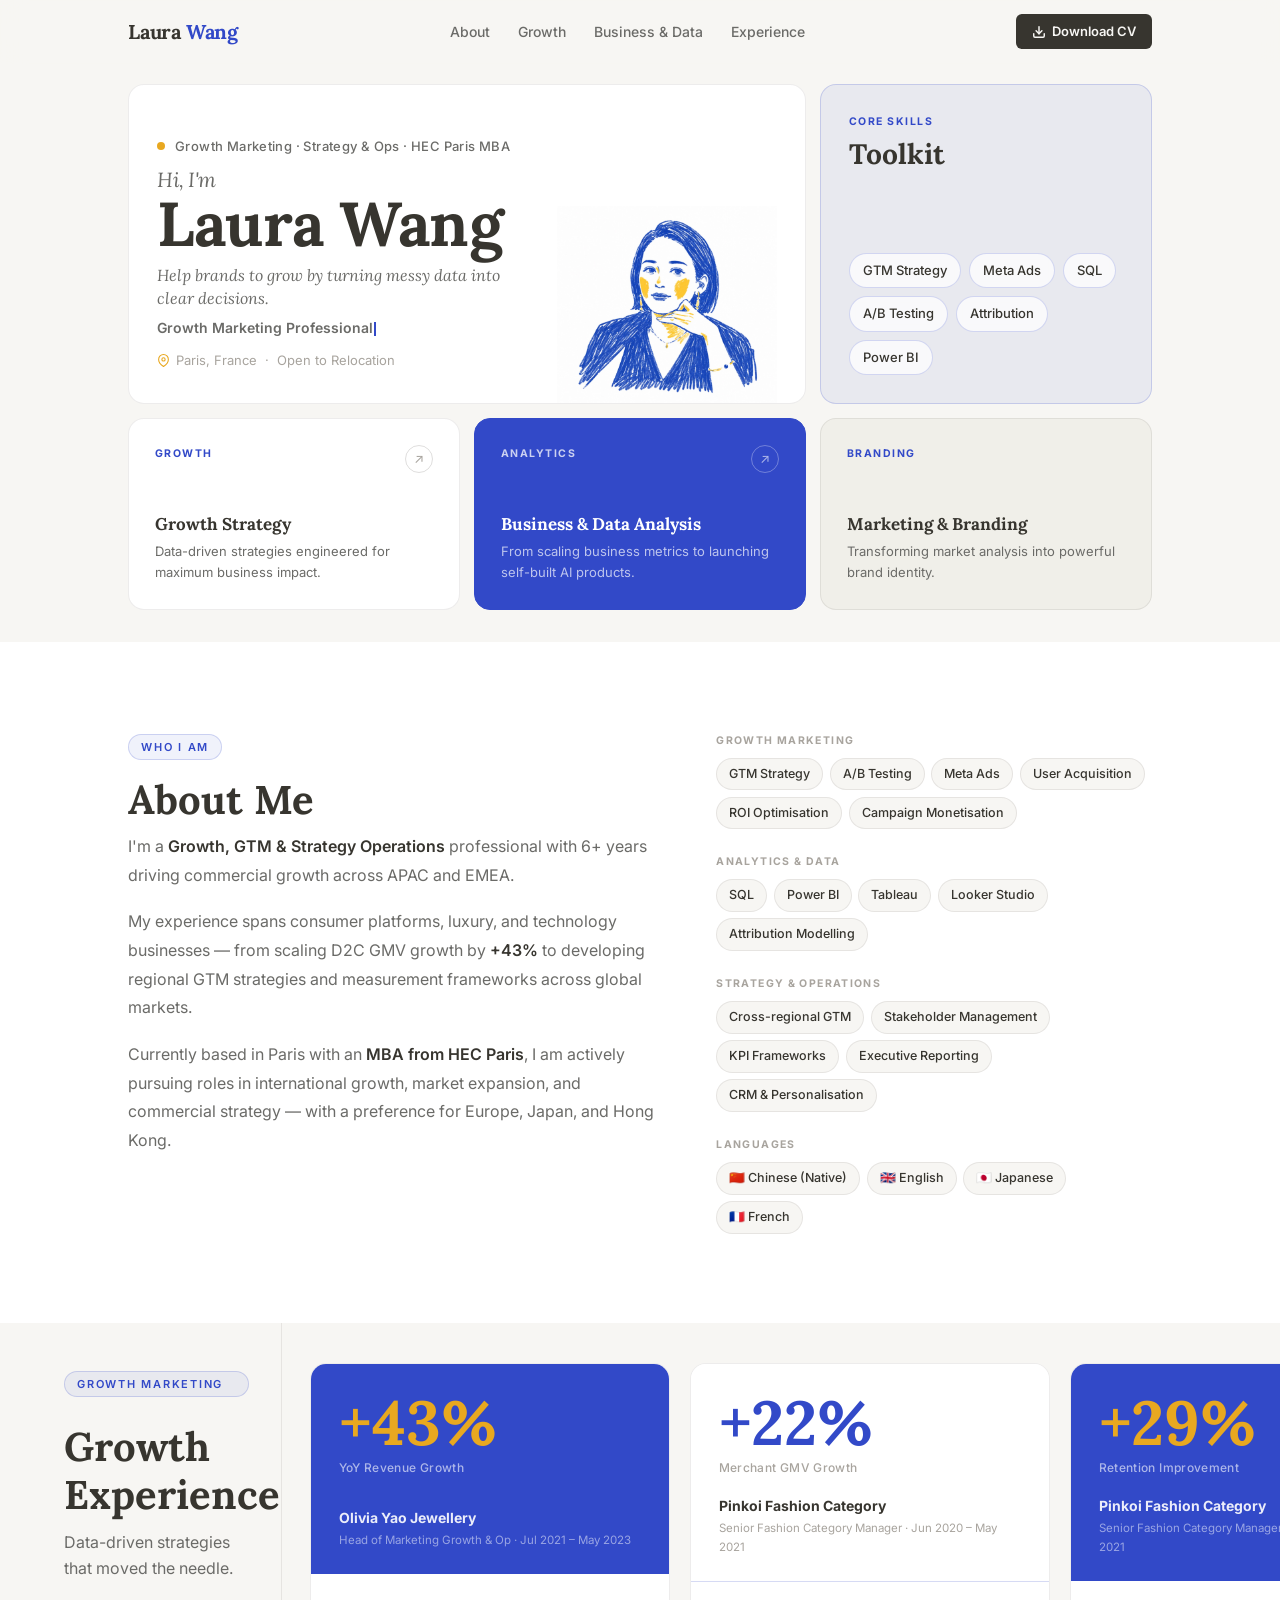
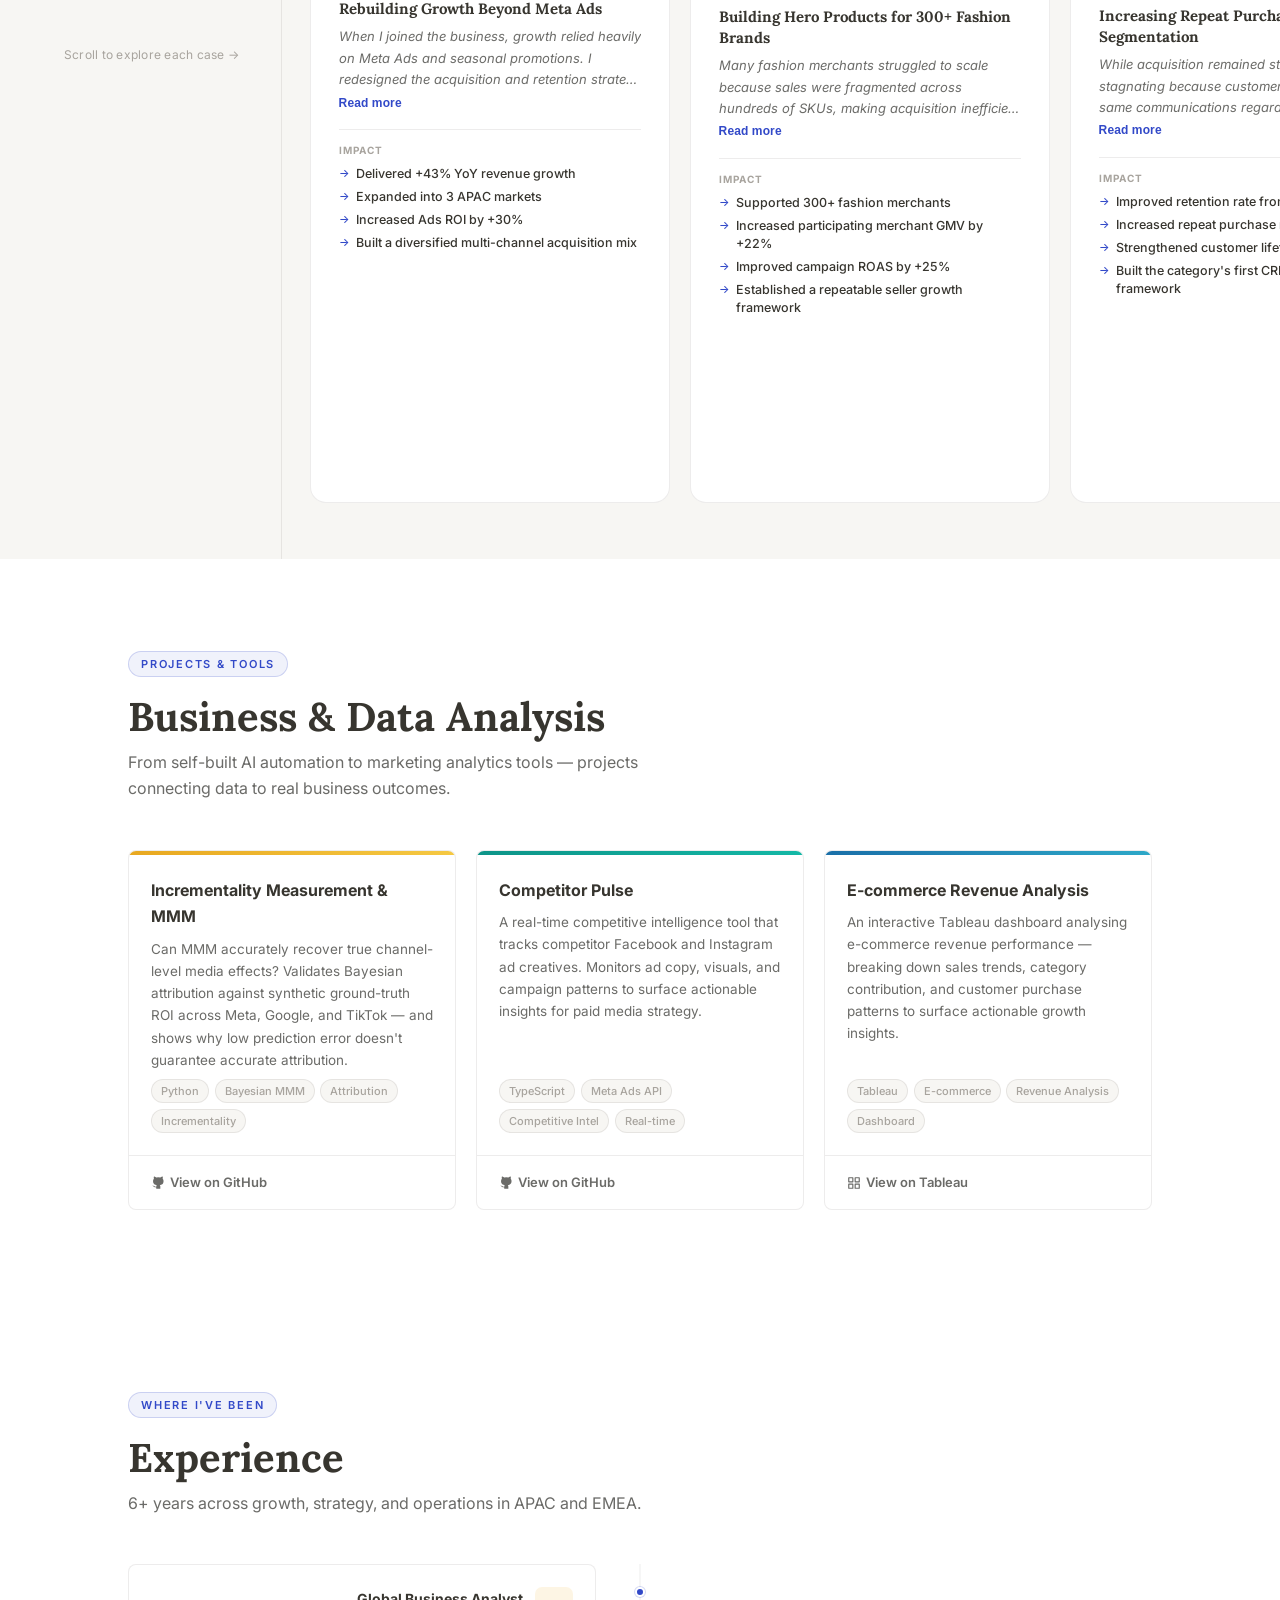
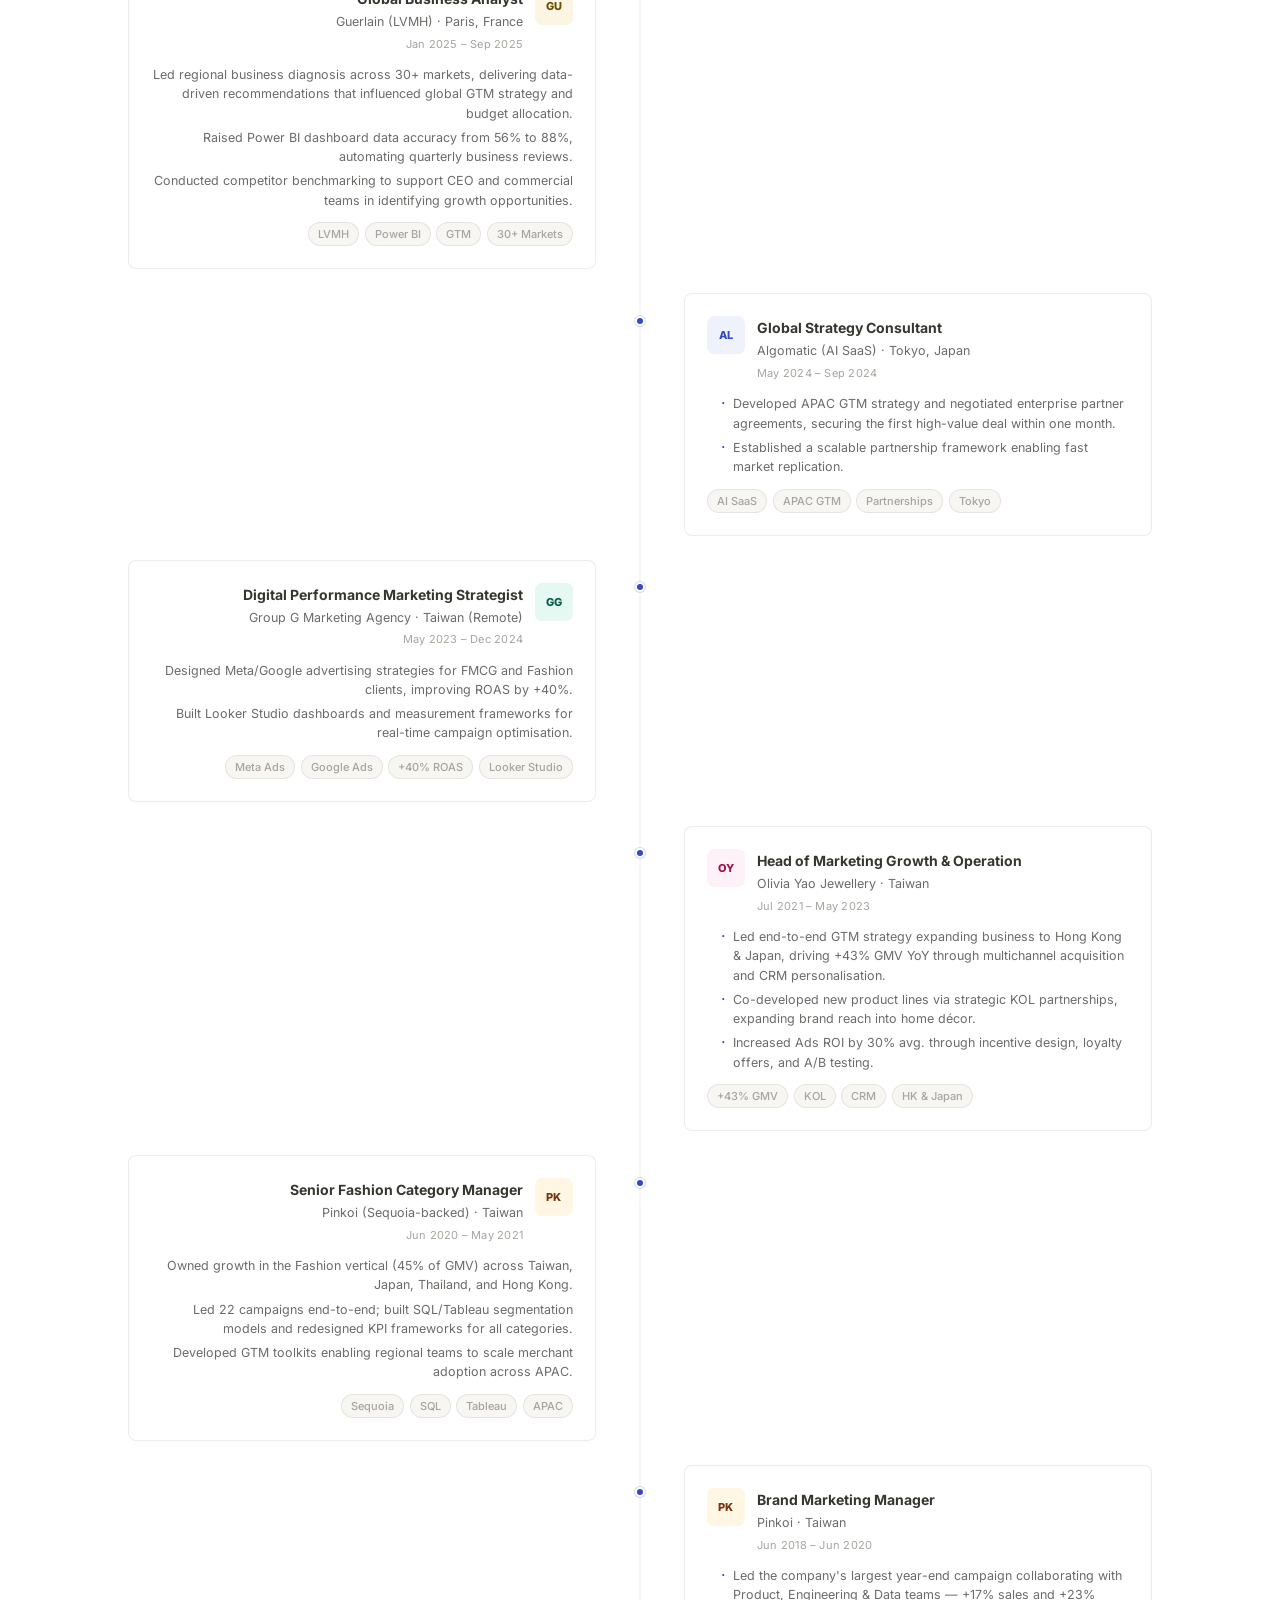
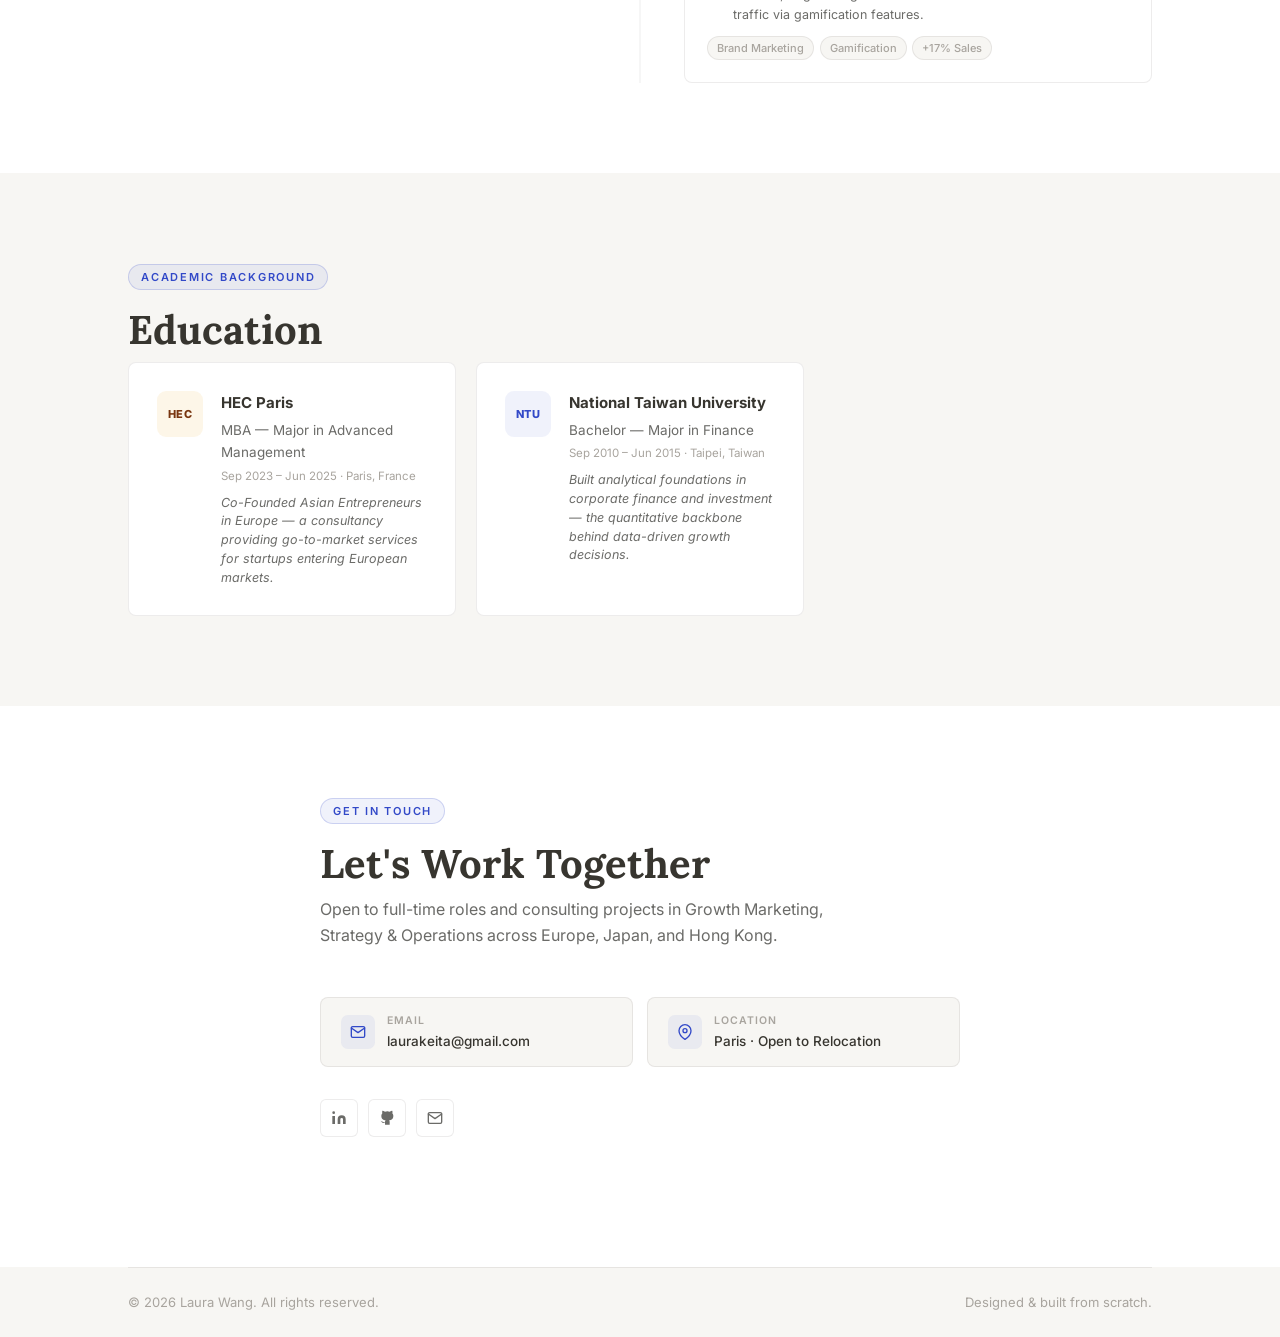
==== index.html @ 56202d9e "Optimise portfolio content and fix broken links - Replace Polyglot bento card with Core Skills / Too" ====
<!DOCTYPE html>
<html lang="en">
<head>
  <meta charset="UTF-8" />
  <meta name="viewport" content="width=device-width, initial-scale=1.0" />
  <title>Laura Wang — Growth Marketing & Strategy</title>
  <meta name="description" content="Laura Wang — Growth Marketing & Strategy Operations Professional with 6+ years across APAC and EMEA. HEC Paris MBA." />
  <meta property="og:title" content="Laura Wang — Growth Marketing & Strategy" />
  <meta property="og:description" content="Strategic partnerships, GTM, data-driven growth across global markets." />
  <meta property="og:type" content="website" />
  <link rel="preconnect" href="https://fonts.googleapis.com" />
  <link rel="preconnect" href="https://fonts.gstatic.com" crossorigin />
  <link href="https://fonts.googleapis.com/css2?family=Inter:wght@300;400;500;600;700&family=Lora:ital,wght@0,400;0,600;0,700;1,400&display=swap" rel="stylesheet" />
  <link rel="stylesheet" href="css/style.css" />
</head>
<body>

<!-- ===================================================
     NAVIGATION
     =================================================== -->
<nav class="nav" id="nav">
  <div class="nav-inner">
    <a href="#hero" class="nav-logo">Laura <span>Wang</span></a>
    <ul class="nav-links">
      <li><a href="#about">About</a></li>
      <li><a href="#growth-experience">Growth</a></li>
      <li><a href="#business-analysis-portfolio">Business &amp; Data</a></li>
      <li><a href="#experience">Experience</a></li>
    </ul>
    <a href="assets/Laura_Wang_CV.pdf" download class="btn-cv">
      <svg width="14" height="14" viewBox="0 0 24 24" fill="none" stroke="currentColor" stroke-width="2.5" stroke-linecap="round" stroke-linejoin="round"><path d="M21 15v4a2 2 0 0 1-2 2H5a2 2 0 0 1-2-2v-4"/><polyline points="7 10 12 15 17 10"/><line x1="12" y1="15" x2="12" y2="3"/></svg>
      Download CV
    </a>
    <button class="hamburger" id="hamburger" aria-label="Toggle menu" aria-expanded="false">
      <span></span><span></span><span></span>
    </button>
  </div>
</nav>

<div class="mobile-menu" id="mobile-menu">
  <a href="#about"                       class="mobile-link">About</a>
  <a href="#growth-experience"           class="mobile-link">Growth</a>
  <a href="#business-analysis-portfolio" class="mobile-link">Business &amp; Data</a>
  <a href="#experience"                  class="mobile-link">Experience</a>
</div>

<!-- ===================================================
     HERO — BENTO GRID
     =================================================== -->
<section id="hero">
  <div class="container">
    <div class="bento-grid">

      <!-- Card A: Core Hero -->
      <div class="bento-card bento-a fade-in">
        <div class="bento-a-inner" style="padding:2rem 1.75rem 0; align-items:flex-end;">
          <div class="bento-a-text">
            <div class="hero-eyebrow" style="margin-bottom:0.75rem;">
              <span class="hero-eyebrow-dot"></span>
              <span class="hero-eyebrow-text">Growth Marketing · Strategy &amp; Ops · HEC Paris MBA</span>
            </div>
            <h1 class="bento-name" style="margin-bottom:0.5rem;">
              <span class="bento-name-hi">Hi, I'm</span>
              <span class="bento-name-main">Laura Wang</span>
            </h1>
            <p class="bento-slogan" style="margin-bottom:0.4rem;">Help brands to grow by turning messy data into clear decisions.</p>
            <p class="bento-typewriter-row" style="margin-bottom:0.75rem;">
              <span class="typewriter"></span><span class="cursor"></span>
            </p>
            <p class="hero-location" style="margin-bottom:0;">
              <svg width="13" height="13" viewBox="0 0 24 24" fill="none" stroke="currentColor" stroke-width="2" stroke-linecap="round" stroke-linejoin="round"><path d="M21 10c0 7-9 13-9 13s-9-6-9-13a9 9 0 0 1 18 0z"/><circle cx="12" cy="10" r="3"/></svg>
              Paris, France &nbsp;·&nbsp; Open to Relocation
            </p>
          </div>
          <div class="bento-a-visual">
            <img src="assets/illustration.jpg" alt="Portrait of Laura Wang" />
          </div>
        </div>
      </div>

      <!-- Card B: Core Skills -->
      <div class="bento-card bento-b fade-in">
        <div class="bento-card-inner">
          <span class="bento-card-tag">Core Skills</span>
          <h3 class="bento-card-title">Toolkit</h3>
          <div class="lang-tags">
            <span class="lang-tag">GTM Strategy</span>
            <span class="lang-tag">Meta Ads</span>
            <span class="lang-tag">SQL</span>
            <span class="lang-tag">A/B Testing</span>
            <span class="lang-tag">Attribution</span>
            <span class="lang-tag">Power BI</span>
          </div>
        </div>
      </div>

      <!-- Card C: Growth Strategy — left -->
      <a href="#growth-experience" class="bento-card bento-c bento-clickable fade-in">
        <div class="bento-link-inner">
          <div class="bento-link-top">
            <span class="bento-card-tag">Growth</span>
            <div class="bento-link-arrow">↗</div>
          </div>
          <div class="bento-link-bottom">
            <h3 class="bento-link-title">Growth Strategy</h3>
            <p class="bento-link-desc">Data-driven strategies engineered for maximum business impact.</p>
          </div>
        </div>
      </a>

      <!-- Card D: Business & Data Analysis — middle, highlighted -->
      <a href="#business-analysis-portfolio" class="bento-card bento-d bento-clickable fade-in">
        <div class="bento-link-inner">
          <div class="bento-link-top">
            <span class="bento-card-tag">Analytics</span>
            <div class="bento-link-arrow">↗</div>
          </div>
          <div class="bento-link-bottom">
            <h3 class="bento-link-title">Business &amp; Data Analysis</h3>
            <p class="bento-link-desc">From scaling business metrics to launching self-built AI products.</p>
          </div>
        </div>
      </a>

      <!-- Card E: Marketing & Branding — right -->
      <div class="bento-card bento-e fade-in">
        <div class="bento-link-inner">
          <div class="bento-link-top">
            <span class="bento-card-tag">Branding</span>
          </div>
          <div class="bento-link-bottom">
            <h3 class="bento-link-title">Marketing &amp; Branding</h3>
            <p class="bento-link-desc">Transforming market analysis into powerful brand identity.</p>
          </div>
        </div>
      </div>

    </div>
  </div>
</section>

<!-- ===================================================
     ABOUT (merged with Skills)
     =================================================== -->
<section id="about" class="section" style="background:var(--bg-white);">
  <div class="container">
    <div class="about-grid">
      <div class="about-body fade-in">
        <span class="section-tag">Who I Am</span>
        <h2 class="section-title">About Me</h2>
        <p>
          I'm a <strong>Growth, GTM &amp; Strategy Operations</strong> professional with 6+ years driving commercial growth across APAC and EMEA.
        </p>
        <p>
          My experience spans consumer platforms, luxury, and technology businesses — from scaling D2C GMV growth by <strong>+43%</strong> to developing regional GTM strategies and measurement frameworks across global markets.
        </p>
        <p>
          Currently based in Paris with an <strong>MBA from HEC Paris</strong>, I am actively pursuing roles in international growth, market expansion, and commercial strategy — with a preference for Europe, Japan, and Hong Kong.
        </p>
      </div>
      <div class="about-skills-col fade-in">
        <div class="skill-group">
          <div class="skill-group-label">Growth Marketing</div>
          <div class="skill-pills">
            <span class="skill-pill">GTM Strategy</span>
            <span class="skill-pill">A/B Testing</span>
            <span class="skill-pill">Meta Ads</span>
            <span class="skill-pill">User Acquisition</span>
            <span class="skill-pill">ROI Optimisation</span>
            <span class="skill-pill">Campaign Monetisation</span>
          </div>
        </div>
        <div class="skill-group">
          <div class="skill-group-label">Analytics &amp; Data</div>
          <div class="skill-pills">
            <span class="skill-pill">SQL</span>
            <span class="skill-pill">Power BI</span>
            <span class="skill-pill">Tableau</span>
            <span class="skill-pill">Looker Studio</span>
            <span class="skill-pill">Attribution Modelling</span>
          </div>
        </div>
        <div class="skill-group">
          <div class="skill-group-label">Strategy &amp; Operations</div>
          <div class="skill-pills">
            <span class="skill-pill">Cross-regional GTM</span>
            <span class="skill-pill">Stakeholder Management</span>
            <span class="skill-pill">KPI Frameworks</span>
            <span class="skill-pill">Executive Reporting</span>
            <span class="skill-pill">CRM &amp; Personalisation</span>
          </div>
        </div>
        <div class="skill-group">
          <div class="skill-group-label">Languages</div>
          <div class="skill-pills">
            <span class="skill-pill">🇨🇳 Chinese (Native)</span>
            <span class="skill-pill">🇬🇧 English</span>
            <span class="skill-pill">🇯🇵 Japanese</span>
            <span class="skill-pill">🇫🇷 French</span>
          </div>
        </div>
      </div>
    </div>
  </div>
</section>

<!-- ===================================================
     GROWTH — Horizontal Carousel
     =================================================== -->
<section id="growth-experience" class="section growth-section-full" style="background:var(--bg);">
  <div class="growth-layout">

    <!-- Left panel -->
    <div class="growth-panel-left">
      <span class="section-tag fade-in">Growth Marketing</span>
      <h2 class="section-title fade-in">Growth Experience</h2>
      <p class="section-subtitle fade-in">Data-driven strategies that moved the needle.</p>
      <p class="growth-scroll-hint fade-in">Scroll to explore each case →</p>
    </div>

    <!-- Right panel: horizontal carousel -->
    <div class="growth-panel-right">
      <div class="growth-carousel">

        <!-- Card 1: Olivia Yao Revenue (+43%) — solid blue -->
        <div class="growth-vcard fade-in">
          <div class="growth-vcard-top" style="background:#3249c8;">
            <div>
              <div class="growth-vcard-metric">+43%</div>
              <div class="growth-vcard-metric-label">YoY Revenue Growth</div>
            </div>
            <div class="growth-vcard-co-block">
              <div class="growth-vcard-co">Olivia Yao Jewellery</div>
              <div class="growth-vcard-role">Head of Marketing Growth &amp; Op · Jul 2021 – May 2023</div>
            </div>
          </div>
          <div class="growth-vcard-bottom">
            <h3 class="growth-vcard-headline">Rebuilding Growth Beyond Meta Ads</h3>
            <div class="growth-vcard-desc-wrap">
              <p class="growth-vcard-desc">When I joined the business, growth relied heavily on Meta Ads and seasonal promotions. I redesigned the acquisition and retention strategy by expanding into influencer partnerships, referral programs, CRM automation, VIP initiatives, cross-border expansion, and customer lifecycle optimisation — all tied to measurable outcomes through experimentation and continuous performance tracking.</p>
              <button class="growth-vcard-toggle" aria-expanded="false">Read more</button>
            </div>
            <div class="growth-vcard-impact">
              <div class="growth-vcard-impact-label">Impact</div>
              <ul class="growth-vcard-impact-list">
                <li>Delivered +43% YoY revenue growth</li>
                <li>Expanded into 3 APAC markets</li>
                <li>Increased Ads ROI by +30%</li>
                <li>Built a diversified multi-channel acquisition mix</li>
              </ul>
            </div>
          </div>
        </div>

        <!-- Card 2: Pinkoi Hero Product (+22%) — white/light -->
        <div class="growth-vcard fade-in">
          <div class="growth-vcard-top growth-vcard-top--light">
            <div>
              <div class="growth-vcard-metric">+22%</div>
              <div class="growth-vcard-metric-label">Merchant GMV Growth</div>
            </div>
            <div class="growth-vcard-co-block">
              <div class="growth-vcard-co">Pinkoi Fashion Category</div>
              <div class="growth-vcard-role">Senior Fashion Category Manager · Jun 2020 – May 2021</div>
            </div>
          </div>
          <div class="growth-vcard-bottom">
            <h3 class="growth-vcard-headline">Building Hero Products for 300+ Fashion Brands</h3>
            <div class="growth-vcard-desc-wrap">
              <p class="growth-vcard-desc">Many fashion merchants struggled to scale because sales were fragmented across hundreds of SKUs, making acquisition inefficient and campaign performance inconsistent. I launched a Hero Product Incubation Program to help merchants identify their strongest acquisition SKU, optimise product storytelling, redesign campaign creatives, and improve inventory planning before major campaigns.</p>
              <button class="growth-vcard-toggle" aria-expanded="false">Read more</button>
            </div>
            <div class="growth-vcard-impact">
              <div class="growth-vcard-impact-label">Impact</div>
              <ul class="growth-vcard-impact-list">
                <li>Supported 300+ fashion merchants</li>
                <li>Increased participating merchant GMV by +22%</li>
                <li>Improved campaign ROAS by +25%</li>
                <li>Established a repeatable seller growth framework</li>
              </ul>
            </div>
          </div>
        </div>

        <!-- Card 3: Pinkoi RFM (+29%) — solid blue -->
        <div class="growth-vcard fade-in">
          <div class="growth-vcard-top" style="background:#3249c8;">
            <div>
              <div class="growth-vcard-metric">+29%</div>
              <div class="growth-vcard-metric-label">Retention Improvement</div>
            </div>
            <div class="growth-vcard-co-block">
              <div class="growth-vcard-co">Pinkoi Fashion Category</div>
              <div class="growth-vcard-role">Senior Fashion Category Manager · Jun 2020 – May 2021</div>
            </div>
          </div>
          <div class="growth-vcard-bottom">
            <h3 class="growth-vcard-headline">Increasing Repeat Purchase Through RFM Segmentation</h3>
            <div class="growth-vcard-desc-wrap">
              <p class="growth-vcard-desc">While acquisition remained strong, retention was stagnating because customers received the same communications regardless of their behaviour. I built an RFM segmentation model and designed personalised lifecycle journeys across EDM, push notifications, SMS, and retargeting campaigns — improving relevance while reducing marketing waste.</p>
              <button class="growth-vcard-toggle" aria-expanded="false">Read more</button>
            </div>
            <div class="growth-vcard-impact">
              <div class="growth-vcard-impact-label">Impact</div>
              <ul class="growth-vcard-impact-list">
                <li>Improved retention rate from 17% to 22%</li>
                <li>Increased repeat purchase rate by +29%</li>
                <li>Strengthened customer lifetime value</li>
                <li>Built the category's first CRM lifecycle framework</li>
              </ul>
            </div>
          </div>
        </div>

        <!-- Card 4: Olivia Yao Omnichannel (+15%) — white/light -->
        <div class="growth-vcard fade-in">
          <div class="growth-vcard-top growth-vcard-top--light">
            <div>
              <div class="growth-vcard-metric">+15%</div>
              <div class="growth-vcard-metric-label">Q1 GMV Growth</div>
            </div>
            <div class="growth-vcard-co-block">
              <div class="growth-vcard-co">Olivia Yao Jewellery</div>
              <div class="growth-vcard-role">Head of Marketing Growth &amp; Op · Jul 2021 – May 2023</div>
            </div>
          </div>
          <div class="growth-vcard-bottom">
            <h3 class="growth-vcard-headline">Turning Channel Conflict Into an Omnichannel Growth Engine</h3>
            <div class="growth-vcard-desc-wrap">
              <p class="growth-vcard-desc">Retail and e-commerce teams operated independently, creating channel conflicts and inventory inefficiencies. By analysing CRM and transaction data, I identified that over 60% of online customers had never visited physical stores. I redesigned the customer journey across online and offline touchpoints and introduced a flexible inventory allocation model based on demand.</p>
              <button class="growth-vcard-toggle" aria-expanded="false">Read more</button>
            </div>
            <div class="growth-vcard-impact">
              <div class="growth-vcard-impact-label">Impact</div>
              <ul class="growth-vcard-impact-list">
                <li>Delivered +15% Q1 GMV growth</li>
                <li>Identified 60%+ non-overlapping customer base</li>
                <li>Improved inventory utilisation across locations</li>
                <li>Increased omnichannel conversion and engagement</li>
              </ul>
            </div>
          </div>
        </div>

      </div>
    </div>

  </div>
</section>

<!-- ===================================================
     BUSINESS & DATA ANALYSIS
     =================================================== -->
<section id="business-analysis-portfolio" class="section" style="background:var(--bg-white);">
  <div class="container">
    <span class="section-tag fade-in">Projects &amp; Tools</span>
    <h2 class="section-title fade-in">Business &amp; Data Analysis</h2>
    <p class="section-subtitle fade-in">From self-built AI automation to marketing analytics tools — projects connecting data to real business outcomes.</p>

    <div class="projects-grid">

      <div class="project-card fade-in">
        <div class="project-banner" style="background: linear-gradient(90deg, #e8a820, #f5c842);"></div>
        <div class="project-body">
          <div class="project-name">Incrementality Measurement &amp; MMM</div>
          <p class="project-desc">Can MMM accurately recover true channel-level media effects? Validates Bayesian attribution against synthetic ground-truth ROI across Meta, Google, and TikTok — and shows why low prediction error doesn't guarantee accurate attribution.</p>
          <div class="project-tags">
            <span class="tag">Python</span>
            <span class="tag">Bayesian MMM</span>
            <span class="tag">Attribution</span>
            <span class="tag">Incrementality</span>
          </div>
        </div>
        <div class="project-footer">
          <a href="https://github.com/laurakeita/meridian-mmm-attribution-validation" target="_blank" rel="noopener" class="btn-ghost">
            <svg width="14" height="14" viewBox="0 0 24 24" fill="currentColor"><path d="M9 19c-5 1.5-5-2.5-7-3m14 6v-3.87a3.37 3.37 0 0 0-.94-2.61c3.14-.35 6.44-1.54 6.44-7A5.44 5.44 0 0 0 20 4.77 5.07 5.07 0 0 0 19.91 1S18.73.65 16 2.48a13.38 13.38 0 0 0-7 0C6.27.65 5.09 1 5.09 1A5.07 5.07 0 0 0 5 4.77a5.44 5.44 0 0 0-1.5 3.78c0 5.42 3.3 6.61 6.44 7A3.37 3.37 0 0 0 9 18.13V22"/></svg>
            View on GitHub
          </a>
        </div>
      </div>

      <div class="project-card fade-in">
        <div class="project-banner" style="background: linear-gradient(90deg, #0d9488, #14b8a6);"></div>
        <div class="project-body">
          <div class="project-name">Competitor Pulse</div>
          <p class="project-desc">A real-time competitive intelligence tool that tracks competitor Facebook and Instagram ad creatives. Monitors ad copy, visuals, and campaign patterns to surface actionable insights for paid media strategy.</p>
          <div class="project-tags">
            <span class="tag">TypeScript</span>
            <span class="tag">Meta Ads API</span>
            <span class="tag">Competitive Intel</span>
            <span class="tag">Real-time</span>
          </div>
        </div>
        <div class="project-footer">
          <a href="https://github.com/laurakeita/competitor-pulse" target="_blank" rel="noopener" class="btn-ghost">
            <svg width="14" height="14" viewBox="0 0 24 24" fill="currentColor"><path d="M9 19c-5 1.5-5-2.5-7-3m14 6v-3.87a3.37 3.37 0 0 0-.94-2.61c3.14-.35 6.44-1.54 6.44-7A5.44 5.44 0 0 0 20 4.77 5.07 5.07 0 0 0 19.91 1S18.73.65 16 2.48a13.38 13.38 0 0 0-7 0C6.27.65 5.09 1 5.09 1A5.07 5.07 0 0 0 5 4.77a5.44 5.44 0 0 0-1.5 3.78c0 5.42 3.3 6.61 6.44 7A3.37 3.37 0 0 0 9 18.13V22"/></svg>
            View on GitHub
          </a>
        </div>
      </div>

      <div class="project-card fade-in">
        <div class="project-banner" style="background: linear-gradient(90deg, #1a6fa8, #2da8c8);"></div>
        <div class="project-body">
          <div class="project-name">E-commerce Revenue Analysis</div>
          <p class="project-desc">An interactive Tableau dashboard analysing e-commerce revenue performance — breaking down sales trends, category contribution, and customer purchase patterns to surface actionable growth insights.</p>
          <div class="project-tags">
            <span class="tag">Tableau</span>
            <span class="tag">E-commerce</span>
            <span class="tag">Revenue Analysis</span>
            <span class="tag">Dashboard</span>
          </div>
        </div>
        <div class="project-footer">
          <a href="https://public.tableau.com/app/profile/wan.hsuan.wang/viz/E-commerceanalysis_17259832251310/EcommerceRevenueAnalysis" target="_blank" rel="noopener" class="btn-ghost">
            <svg width="14" height="14" viewBox="0 0 24 24" fill="none" stroke="currentColor" stroke-width="2" stroke-linecap="round" stroke-linejoin="round"><rect x="3" y="3" width="7" height="7"/><rect x="14" y="3" width="7" height="7"/><rect x="14" y="14" width="7" height="7"/><rect x="3" y="14" width="7" height="7"/></svg>
            View on Tableau
          </a>
        </div>
      </div>

    </div>
  </div>
</section>

<!-- ===================================================
     MARKETING & BRANDING
     =================================================== -->
<section id="branding-portfolio" class="section" style="display:none;">
  <div class="container">
    <span class="section-tag fade-in">Portfolio</span>
    <h2 class="section-title fade-in">Marketing &amp; Branding</h2>
    <p class="section-subtitle fade-in">Transforming market analysis into powerful brand identity — click any project to explore the full case.</p>

    <!-- Editorial collage: 3 project images + 2 decorative -->
    <div class="brand-collage fade-in">

      <!-- CENTER — portrait 3:4 · PROJECT (0) · Olivia Yao Jewellery -->
      <div class="bci bci-0 bci-project" data-brand-index="0"
           style="background:linear-gradient(145deg,#e8d5b7 0%,#c49050 38%,#8b6820 68%,#5c420e 100%);"
           role="button" tabindex="0" aria-label="View Olivia Yao Jewellery project">
      </div>

      <!-- TOP-LEFT — landscape 4:3 · DECORATIVE -->
      <div class="bci bci-1 bci-deco"
           style="background:linear-gradient(145deg,#f0ede8 0%,#e0d6c8 50%,#c5b8a5 100%);"
           aria-hidden="true">
      </div>

      <!-- TOP-RIGHT — square 1:1 · PROJECT (1) · KOL Campaigns -->
      <div class="bci bci-2 bci-project" data-brand-index="1"
           style="background:linear-gradient(145deg,#f5e8e2 0%,#d9b5a0 45%,#a37060 100%);"
           role="button" tabindex="0" aria-label="View KOL Campaign Creatives project">
      </div>

      <!-- BOTTOM-LEFT — portrait 5:7 · PROJECT (2) · Pinkoi Campaign -->
      <div class="bci bci-3 bci-project" data-brand-index="2"
           style="background:linear-gradient(145deg,#dce8e3 0%,#adc8bf 45%,#6e9f94 100%);"
           role="button" tabindex="0" aria-label="View Pinkoi Year-End Campaign project">
      </div>

      <!-- BOTTOM-RIGHT — tall portrait 2:3 · DECORATIVE -->
      <div class="bci bci-4 bci-deco"
           style="background:linear-gradient(145deg,#2c2418 0%,#5a4020 40%,#8a6032 72%,#b08050 100%);"
           aria-hidden="true">
      </div>

    </div>
  </div>
</section>

<!-- ===================================================
     EXPERIENCE
     =================================================== -->
<section id="experience" class="section" style="background:var(--bg-white);">
  <div class="container">
    <span class="section-tag fade-in">Where I've Been</span>
    <h2 class="section-title fade-in">Experience</h2>
    <p class="section-subtitle fade-in">6+ years across growth, strategy, and operations in APAC and EMEA.</p>

    <div class="timeline">

      <!-- 1. Guerlain -->
      <div class="timeline-item fade-in">
        <div class="timeline-dot"></div>
        <div class="timeline-card">
          <div class="tl-header">
            <div class="company-badge" style="background:rgba(232,168,32,0.12); color:#6b4f00;">GU</div>
            <div class="tl-meta">
              <div class="tl-title">Global Business Analyst</div>
              <div class="tl-company">Guerlain (LVMH) · Paris, France</div>
              <div class="tl-date">Jan 2025 – Sep 2025</div>
            </div>
          </div>
          <ul class="tl-bullets">
            <li>Led regional business diagnosis across 30+ markets, delivering data-driven recommendations that influenced global GTM strategy and budget allocation.</li>
            <li>Raised Power BI dashboard data accuracy from 56% to 88%, automating quarterly business reviews.</li>
            <li>Conducted competitor benchmarking to support CEO and commercial teams in identifying growth opportunities.</li>
          </ul>
          <div class="tl-tags">
            <span class="tag">LVMH</span><span class="tag">Power BI</span><span class="tag">GTM</span><span class="tag">30+ Markets</span>
          </div>
        </div>
      </div>

      <!-- 2. Algomatic -->
      <div class="timeline-item fade-in">
        <div class="timeline-dot"></div>
        <div class="timeline-card">
          <div class="tl-header">
            <div class="company-badge" style="background:var(--blue-light); color:var(--blue);">AL</div>
            <div class="tl-meta">
              <div class="tl-title">Global Strategy Consultant</div>
              <div class="tl-company">Algomatic (AI SaaS) · Tokyo, Japan</div>
              <div class="tl-date">May 2024 – Sep 2024</div>
            </div>
          </div>
          <ul class="tl-bullets">
            <li>Developed APAC GTM strategy and negotiated enterprise partner agreements, securing the first high-value deal within one month.</li>
            <li>Established a scalable partnership framework enabling fast market replication.</li>
          </ul>
          <div class="tl-tags">
            <span class="tag">AI SaaS</span><span class="tag">APAC GTM</span><span class="tag">Partnerships</span><span class="tag">Tokyo</span>
          </div>
        </div>
      </div>

      <!-- 3. Group G -->
      <div class="timeline-item fade-in">
        <div class="timeline-dot"></div>
        <div class="timeline-card">
          <div class="tl-header">
            <div class="company-badge" style="background:rgba(16,185,129,0.10); color:#065f46;">GG</div>
            <div class="tl-meta">
              <div class="tl-title">Digital Performance Marketing Strategist</div>
              <div class="tl-company">Group G Marketing Agency · Taiwan (Remote)</div>
              <div class="tl-date">May 2023 – Dec 2024</div>
            </div>
          </div>
          <ul class="tl-bullets">
            <li>Designed Meta/Google advertising strategies for FMCG and Fashion clients, improving ROAS by +40%.</li>
            <li>Built Looker Studio dashboards and measurement frameworks for real-time campaign optimisation.</li>
          </ul>
          <div class="tl-tags">
            <span class="tag">Meta Ads</span><span class="tag">Google Ads</span><span class="tag">+40% ROAS</span><span class="tag">Looker Studio</span>
          </div>
        </div>
      </div>

      <!-- 4. Olivia Yao -->
      <div class="timeline-item fade-in">
        <div class="timeline-dot"></div>
        <div class="timeline-card">
          <div class="tl-header">
            <div class="company-badge" style="background:rgba(244,114,182,0.10); color:#9d174d;">OY</div>
            <div class="tl-meta">
              <div class="tl-title">Head of Marketing Growth &amp; Operation</div>
              <div class="tl-company">Olivia Yao Jewellery · Taiwan</div>
              <div class="tl-date">Jul 2021 – May 2023</div>
            </div>
          </div>
          <ul class="tl-bullets">
            <li>Led end-to-end GTM strategy expanding business to Hong Kong &amp; Japan, driving +43% GMV YoY through multichannel acquisition and CRM personalisation.</li>
            <li>Co-developed new product lines via strategic KOL partnerships, expanding brand reach into home décor.</li>
            <li>Increased Ads ROI by 30% avg. through incentive design, loyalty offers, and A/B testing.</li>
          </ul>
          <div class="tl-tags">
            <span class="tag">+43% GMV</span><span class="tag">KOL</span><span class="tag">CRM</span><span class="tag">HK &amp; Japan</span>
          </div>
        </div>
      </div>

      <!-- 5. Pinkoi Senior -->
      <div class="timeline-item fade-in">
        <div class="timeline-dot"></div>
        <div class="timeline-card">
          <div class="tl-header">
            <div class="company-badge" style="background:rgba(251,191,36,0.12); color:#78350f;">PK</div>
            <div class="tl-meta">
              <div class="tl-title">Senior Fashion Category Manager</div>
              <div class="tl-company">Pinkoi (Sequoia-backed) · Taiwan</div>
              <div class="tl-date">Jun 2020 – May 2021</div>
            </div>
          </div>
          <ul class="tl-bullets">
            <li>Owned growth in the Fashion vertical (45% of GMV) across Taiwan, Japan, Thailand, and Hong Kong.</li>
            <li>Led 22 campaigns end-to-end; built SQL/Tableau segmentation models and redesigned KPI frameworks for all categories.</li>
            <li>Developed GTM toolkits enabling regional teams to scale merchant adoption across APAC.</li>
          </ul>
          <div class="tl-tags">
            <span class="tag">Sequoia</span><span class="tag">SQL</span><span class="tag">Tableau</span><span class="tag">APAC</span>
          </div>
        </div>
      </div>

      <!-- 6. Pinkoi Brand -->
      <div class="timeline-item fade-in">
        <div class="timeline-dot"></div>
        <div class="timeline-card">
          <div class="tl-header">
            <div class="company-badge" style="background:rgba(251,191,36,0.12); color:#78350f;">PK</div>
            <div class="tl-meta">
              <div class="tl-title">Brand Marketing Manager</div>
              <div class="tl-company">Pinkoi · Taiwan</div>
              <div class="tl-date">Jun 2018 – Jun 2020</div>
            </div>
          </div>
          <ul class="tl-bullets">
            <li>Led the company's largest year-end campaign collaborating with Product, Engineering &amp; Data teams — +17% sales and +23% traffic via gamification features.</li>
          </ul>
          <div class="tl-tags">
            <span class="tag">Brand Marketing</span><span class="tag">Gamification</span><span class="tag">+17% Sales</span>
          </div>
        </div>
      </div>

    </div>
  </div>
</section>

<!-- ===================================================
     EDUCATION
     =================================================== -->
<section id="education" class="section" style="background:var(--bg);">
  <div class="container">
    <span class="section-tag fade-in">Academic Background</span>
    <h2 class="section-title fade-in">Education</h2>
    <div class="edu-grid">
      <div class="edu-card fade-in">
        <div class="edu-badge" style="background:var(--yellow-light); color:#78350f;">HEC</div>
        <div class="edu-info">
          <div class="edu-school">HEC Paris</div>
          <div class="edu-degree">MBA — Major in Advanced Management</div>
          <div class="edu-years">Sep 2023 – Jun 2025 · Paris, France</div>
          <div class="edu-note">Co-Founded Asian Entrepreneurs in Europe — a consultancy providing go-to-market services for startups entering European markets.</div>
        </div>
      </div>
      <div class="edu-card fade-in">
        <div class="edu-badge" style="background:var(--blue-light); color:var(--blue);">NTU</div>
        <div class="edu-info">
          <div class="edu-school">National Taiwan University</div>
          <div class="edu-degree">Bachelor — Major in Finance</div>
          <div class="edu-years">Sep 2010 – Jun 2015 · Taipei, Taiwan</div>
          <div class="edu-note">Built analytical foundations in corporate finance and investment — the quantitative backbone behind data-driven growth decisions.</div>
        </div>
      </div>
    </div>
  </div>
</section>

<!-- ===================================================
     CONTACT
     =================================================== -->
<section id="contact" class="section" style="background:var(--bg-white);">
  <div class="container">
    <div class="contact-inner">
      <span class="section-tag fade-in">Get In Touch</span>
      <h2 class="section-title fade-in">Let's Work Together</h2>
      <p class="section-subtitle fade-in">Open to full-time roles and consulting projects in Growth Marketing, Strategy &amp; Operations across Europe, Japan, and Hong Kong.</p>

      <div class="contact-cards fade-in">
        <a href="mailto:laurakeita@gmail.com" class="contact-card">
          <div class="contact-card-icon">
            <svg width="16" height="16" viewBox="0 0 24 24" fill="none" stroke="currentColor" stroke-width="2" stroke-linecap="round" stroke-linejoin="round"><path d="M4 4h16c1.1 0 2 .9 2 2v12c0 1.1-.9 2-2 2H4c-1.1 0-2-.9-2-2V6c0-1.1.9-2 2-2z"/><polyline points="22,6 12,13 2,6"/></svg>
          </div>
          <div>
            <div class="contact-card-label">Email</div>
            <div class="contact-card-value">laurakeita@gmail.com</div>
          </div>
        </a>
        <div class="contact-card">
          <div class="contact-card-icon">
            <svg width="16" height="16" viewBox="0 0 24 24" fill="none" stroke="currentColor" stroke-width="2" stroke-linecap="round" stroke-linejoin="round"><path d="M21 10c0 7-9 13-9 13s-9-6-9-13a9 9 0 0 1 18 0z"/><circle cx="12" cy="10" r="3"/></svg>
          </div>
          <div>
            <div class="contact-card-label">Location</div>
            <div class="contact-card-value">Paris · Open to Relocation</div>
          </div>
        </div>
      </div>

      <div class="contact-socials fade-in">
        <a href="https://www.linkedin.com/in/laurawang" target="_blank" rel="noopener" class="social-btn" aria-label="LinkedIn">
          <svg width="16" height="16" viewBox="0 0 24 24" fill="currentColor"><path d="M16 8a6 6 0 0 1 6 6v7h-4v-7a2 2 0 0 0-2-2 2 2 0 0 0-2 2v7h-4v-7a6 6 0 0 1 6-6z"/><rect x="2" y="9" width="4" height="12"/><circle cx="4" cy="4" r="2"/></svg>
        </a>
        <a href="https://github.com/laurakeita" target="_blank" rel="noopener" class="social-btn" aria-label="GitHub">
          <svg width="16" height="16" viewBox="0 0 24 24" fill="currentColor"><path d="M9 19c-5 1.5-5-2.5-7-3m14 6v-3.87a3.37 3.37 0 0 0-.94-2.61c3.14-.35 6.44-1.54 6.44-7A5.44 5.44 0 0 0 20 4.77 5.07 5.07 0 0 0 19.91 1S18.73.65 16 2.48a13.38 13.38 0 0 0-7 0C6.27.65 5.09 1 5.09 1A5.07 5.07 0 0 0 5 4.77a5.44 5.44 0 0 0-1.5 3.78c0 5.42 3.3 6.61 6.44 7A3.37 3.37 0 0 0 9 18.13V22"/></svg>
        </a>
        <a href="mailto:laurakeita@gmail.com" class="social-btn" aria-label="Email">
          <svg width="16" height="16" viewBox="0 0 24 24" fill="none" stroke="currentColor" stroke-width="2" stroke-linecap="round" stroke-linejoin="round"><path d="M4 4h16c1.1 0 2 .9 2 2v12c0 1.1-.9 2-2 2H4c-1.1 0-2-.9-2-2V6c0-1.1.9-2 2-2z"/><polyline points="22,6 12,13 2,6"/></svg>
        </a>
      </div>

    </div>
  </div>
</section>

<!-- ===================================================
     FOOTER
     =================================================== -->
<footer class="container">
  <div class="footer">
    <p>© 2026 Laura Wang. All rights reserved.</p>
    <p>Designed &amp; built from scratch.</p>
  </div>
</footer>

<!-- ===================================================
     BRANDING MODAL
     =================================================== -->
<div id="modal-overlay" class="modal-overlay" role="dialog" aria-modal="true" aria-labelledby="modal-title-el">
  <div class="modal-box">
    <button class="modal-close" id="modal-close" aria-label="Close">
      <svg width="14" height="14" viewBox="0 0 24 24" fill="none" stroke="currentColor" stroke-width="2.5" stroke-linecap="round" stroke-linejoin="round"><line x1="18" y1="6" x2="6" y2="18"/><line x1="6" y1="6" x2="18" y2="18"/></svg>
    </button>
    <div class="modal-img" id="modal-img"></div>
    <div class="modal-body-content">
      <span class="modal-tag" id="modal-tag-el"></span>
      <h3 class="modal-title-heading" id="modal-title-el"></h3>
      <p class="modal-desc" id="modal-desc-el"></p>
      <div class="modal-tags-row" id="modal-tags-row"></div>
    </div>
  </div>
</div>

<script src="js/main.js"></script>
</body>
</html>
---- css/style.css ----
/* ============================================================
   ROOT VARIABLES
   ============================================================ */
:root {
  --bg:            #f7f6f3;
  --bg-white:      #ffffff;
  --bg-soft:       #f0efe9;
  --text:          #37352f;
  --text-light:    #6b6b68;
  --text-muted:    #a8a49e;
  --blue:          #3249c8;
  --blue-mid:      #4a60d4;
  --blue-light:    rgba(50, 73, 200, 0.07);
  --blue-border:   rgba(50, 73, 200, 0.20);
  --yellow:        #e8a820;
  --yellow-light:  rgba(232, 168, 32, 0.10);
  --border:        rgba(55, 53, 47, 0.09);
  --border-med:    rgba(55, 53, 47, 0.16);
  --shadow-sm:     0 1px 3px rgba(0,0,0,0.06), 0 1px 2px rgba(0,0,0,0.04);
  --shadow-md:     0 4px 12px rgba(0,0,0,0.07), 0 1px 3px rgba(0,0,0,0.04);
  --font-sans:     'Inter', sans-serif;
  --font-serif:    'Lora', serif;
  --radius:        8px;
  --radius-sm:     6px;
  --radius-pill:   999px;
  --transition:    0.18s ease;
  --nav-h:         64px;
}

/* ============================================================
   RESET
   ============================================================ */
*, *::before, *::after { box-sizing: border-box; margin: 0; padding: 0; }
html { scroll-behavior: smooth; font-size: 16px; }
body {
  font-family: var(--font-sans);
  background: var(--bg);
  color: var(--text);
  line-height: 1.65;
  -webkit-font-smoothing: antialiased;
}
a { color: inherit; text-decoration: none; }
ul { list-style: none; }
img, svg { display: block; }

/* ============================================================
   LAYOUT
   ============================================================ */
.container {
  max-width: 1120px;
  margin: 0 auto;
  padding: 0 clamp(1.25rem, 4vw, 3rem);
}
.section { padding: clamp(4rem, 7vw, 6.5rem) 0; }

.section-tag {
  display: inline-block;
  font-size: 11px;
  font-weight: 600;
  letter-spacing: 0.16em;
  text-transform: uppercase;
  color: var(--blue);
  background: var(--blue-light);
  border: 1px solid var(--blue-border);
  border-radius: var(--radius-pill);
  padding: 3px 12px;
  margin-bottom: 1rem;
}

.section-title {
  font-family: var(--font-serif);
  font-size: clamp(28px, 4vw, 40px);
  font-weight: 700;
  color: var(--text);
  line-height: 1.2;
  margin-bottom: 0.5rem;
}

.section-subtitle {
  font-size: 16px;
  color: var(--text-light);
  margin-bottom: 3rem;
  max-width: 520px;
}

/* ============================================================
   SCROLL ANIMATIONS
   ============================================================ */
.fade-in {
  opacity: 0;
  transform: translateY(20px);
  transition: opacity 0.55s ease, transform 0.55s ease;
}
.fade-in.visible { opacity: 1; transform: translateY(0); }

@media (prefers-reduced-motion: reduce) {
  .fade-in { opacity: 1; transform: none; transition: none; }
}

/* ============================================================
   NAVIGATION
   ============================================================ */
.nav {
  position: fixed;
  top: 0; left: 0; right: 0;
  height: var(--nav-h);
  z-index: 100;
  background: rgba(247,246,243,0.85);
  backdrop-filter: blur(12px);
  -webkit-backdrop-filter: blur(12px);
  border-bottom: 1px solid transparent;
  transition: border-color var(--transition), background var(--transition);
}
.nav.scrolled {
  background: rgba(247,246,243,0.95);
  border-color: var(--border);
}

.nav-inner {
  height: 100%;
  max-width: 1120px;
  margin: 0 auto;
  padding: 0 clamp(1.25rem, 4vw, 3rem);
  display: flex;
  align-items: center;
  justify-content: space-between;
  gap: 2rem;
}

.nav-logo {
  font-family: var(--font-serif);
  font-size: 20px;
  font-weight: 700;
  color: var(--text);
  letter-spacing: -0.01em;
  flex-shrink: 0;
}
.nav-logo span { color: var(--blue); }

.nav-links {
  display: flex;
  gap: 1.75rem;
  align-items: center;
}
.nav-links a {
  font-size: 14px;
  font-weight: 500;
  color: var(--text-light);
  transition: color var(--transition);
  white-space: nowrap;
}
.nav-links a:hover,
.nav-links a.active { color: var(--text); }

.btn-cv {
  display: inline-flex;
  align-items: center;
  gap: 6px;
  padding: 7px 16px;
  background: var(--text);
  color: var(--bg);
  border-radius: var(--radius-sm);
  font-size: 13px;
  font-weight: 600;
  white-space: nowrap;
  transition: opacity var(--transition);
  flex-shrink: 0;
}
.btn-cv:hover { opacity: 0.82; }

.hamburger {
  display: none;
  flex-direction: column;
  gap: 5px;
  cursor: pointer;
  padding: 4px;
  background: none;
  border: none;
  flex-shrink: 0;
}
.hamburger span {
  display: block;
  width: 20px; height: 2px;
  background: var(--text);
  border-radius: 2px;
  transition: transform 0.28s ease, opacity 0.28s ease;
}
.hamburger.open span:nth-child(1) { transform: translateY(7px) rotate(45deg); }
.hamburger.open span:nth-child(2) { opacity: 0; }
.hamburger.open span:nth-child(3) { transform: translateY(-7px) rotate(-45deg); }

.mobile-menu {
  display: none;
  position: fixed;
  top: var(--nav-h);
  left: 0; right: 0;
  background: rgba(247,246,243,0.98);
  border-bottom: 1px solid var(--border);
  padding: 1.5rem clamp(1.25rem, 4vw, 3rem);
  flex-direction: column;
  gap: 1.25rem;
  z-index: 99;
}
.mobile-menu.open { display: flex; }
.mobile-menu a {
  font-size: 15px;
  font-weight: 500;
  color: var(--text-light);
}
.mobile-menu a:hover { color: var(--text); }
.mobile-menu .btn-cv { align-self: flex-start; margin-top: 0.5rem; }

/* ============================================================
   HERO  (bento wrapper — grid is inside .bento-grid)
   ============================================================ */
#hero {
  padding: calc(var(--nav-h) + 1.25rem) 0 2rem;
}

.hero-text {}

.hero-eyebrow {
  display: flex;
  align-items: center;
  gap: 10px;
  margin-bottom: 1.5rem;
}
.hero-eyebrow-dot {
  width: 8px; height: 8px;
  border-radius: 50%;
  background: var(--yellow);
  flex-shrink: 0;
}
.hero-eyebrow-text {
  font-size: 13px;
  font-weight: 500;
  color: var(--text-light);
  letter-spacing: 0.03em;
}

.hero-title {
  font-family: var(--font-serif);
  font-size: clamp(42px, 6vw, 68px);
  font-weight: 700;
  line-height: 1.08;
  color: var(--text);
  margin-bottom: 1.25rem;
  letter-spacing: -0.02em;
}

.hero-subtitle {
  font-size: clamp(15px, 1.8vw, 17px);
  font-weight: 400;
  color: var(--text-light);
  line-height: 1.7;
  margin-bottom: 0.75rem;
  max-width: 460px;
}
.typewriter { font-weight: 600; color: var(--text-light); }
.cursor {
  display: inline-block;
  width: 2px; height: 1em;
  background: var(--blue);
  margin-left: 1px;
  vertical-align: middle;
  animation: blink 1s step-end infinite;
}
@keyframes blink { 50% { opacity: 0; } }

.hero-location {
  display: flex;
  align-items: center;
  gap: 6px;
  font-size: 13px;
  color: var(--text-muted);
  margin-bottom: 2.25rem;
}
.hero-location svg { color: var(--yellow); flex-shrink: 0; }

.hero-cta {
  display: flex;
  gap: 0.875rem;
  flex-wrap: wrap;
  margin-bottom: 2.5rem;
}

.btn-primary {
  display: inline-flex;
  align-items: center;
  gap: 7px;
  padding: 11px 24px;
  background: var(--blue);
  color: #fff;
  border-radius: var(--radius-sm);
  font-size: 14px;
  font-weight: 600;
  transition: opacity var(--transition), transform var(--transition);
}
.btn-primary:hover { opacity: 0.88; transform: translateY(-1px); }

.btn-outline {
  display: inline-flex;
  align-items: center;
  gap: 7px;
  padding: 11px 24px;
  border: 1px solid var(--border-med);
  color: var(--text);
  background: var(--bg-white);
  border-radius: var(--radius-sm);
  font-size: 14px;
  font-weight: 600;
  transition: border-color var(--transition), transform var(--transition), box-shadow var(--transition);
}
.btn-outline:hover {
  border-color: var(--blue-border);
  transform: translateY(-1px);
  box-shadow: var(--shadow-sm);
}

.hero-socials {
  display: flex;
  gap: 0.625rem;
}
.social-btn {
  width: 38px; height: 38px;
  border-radius: var(--radius-sm);
  border: 1px solid var(--border);
  background: var(--bg-white);
  display: flex;
  align-items: center;
  justify-content: center;
  color: var(--text-light);
  transition: border-color var(--transition), color var(--transition), box-shadow var(--transition);
}
.social-btn:hover {
  border-color: var(--blue-border);
  color: var(--blue);
  box-shadow: var(--shadow-sm);
}

/* Hero illustration */
.hero-visual {
  display: flex;
  align-items: center;
  justify-content: center;
  position: relative;
}
.hero-visual::before {
  content: '';
  position: absolute;
  inset: -5%;
  background: radial-gradient(ellipse at 50% 60%, rgba(232,168,32,0.10) 0%, transparent 65%),
              radial-gradient(ellipse at 60% 30%, rgba(50,73,200,0.06) 0%, transparent 60%);
  border-radius: 50%;
  pointer-events: none;
}
.hero-img-wrap {
  position: relative;
  width: min(400px, 90%);
}
.hero-img-bg {
  position: absolute;
  inset: -8px;
  border-radius: 50%;
  background: linear-gradient(145deg, rgba(50,73,200,0.06), rgba(232,168,32,0.08));
  border: 1px solid var(--border);
}
.hero-img {
  width: 100%;
  height: auto;
  border-radius: 12px;
  position: relative;
  z-index: 1;
  mix-blend-mode: multiply;
}

/* ============================================================
   ABOUT
   ============================================================ */
#about { background: var(--bg-white); }

.about-grid {
  display: grid;
  grid-template-columns: 1.1fr 0.9fr;
  gap: 3.5rem;
  align-items: start;
}

.about-body p {
  font-size: 16px;
  color: var(--text-light);
  line-height: 1.8;
  margin-bottom: 1.1rem;
}
.about-body p:last-child { margin-bottom: 0; }
.about-body strong { color: var(--text); font-weight: 600; }

.about-stats {
  display: grid;
  grid-template-columns: 1fr 1fr;
  gap: 1rem;
}
.stat-card {
  background: var(--bg);
  border: 1px solid var(--border);
  border-radius: var(--radius);
  padding: 1.25rem 1rem;
  text-align: center;
  transition: border-color var(--transition), box-shadow var(--transition);
}
.stat-card:hover {
  border-color: var(--blue-border);
  box-shadow: var(--shadow-sm);
}
.stat-number {
  font-family: var(--font-serif);
  font-size: 32px;
  font-weight: 700;
  color: var(--blue);
  line-height: 1;
  margin-bottom: 4px;
}
.stat-label {
  font-size: 11px;
  font-weight: 500;
  color: var(--text-muted);
  text-transform: uppercase;
  letter-spacing: 0.06em;
}

/* ============================================================
   SKILLS
   ============================================================ */
.skills-grid {
  display: grid;
  grid-template-columns: repeat(auto-fill, minmax(145px, 1fr));
  gap: 0.75rem;
}
.skill-card {
  background: var(--bg-white);
  border: 1px solid var(--border);
  border-radius: var(--radius);
  padding: 1.25rem 1rem;
  display: flex;
  flex-direction: column;
  align-items: center;
  gap: 0.625rem;
  text-align: center;
  cursor: default;
  transition: border-color var(--transition), box-shadow var(--transition), transform var(--transition);
}
.skill-card:hover {
  border-color: var(--blue-border);
  box-shadow: var(--shadow-sm);
  transform: translateY(-2px);
}
.skill-icon {
  width: 32px; height: 32px;
  display: flex; align-items: center; justify-content: center;
  color: var(--blue);
}
.skill-icon svg { width: 24px; height: 24px; }
.skill-label {
  font-size: 13px;
  font-weight: 500;
  color: var(--text-light);
  line-height: 1.3;
}

/* Stagger delays */
.skills-grid .skill-card:nth-child(1)  { transition-delay: 0.03s; }
.skills-grid .skill-card:nth-child(2)  { transition-delay: 0.06s; }
.skills-grid .skill-card:nth-child(3)  { transition-delay: 0.09s; }
.skills-grid .skill-card:nth-child(4)  { transition-delay: 0.12s; }
.skills-grid .skill-card:nth-child(5)  { transition-delay: 0.15s; }
.skills-grid .skill-card:nth-child(6)  { transition-delay: 0.18s; }
.skills-grid .skill-card:nth-child(7)  { transition-delay: 0.21s; }
.skills-grid .skill-card:nth-child(8)  { transition-delay: 0.24s; }
.skills-grid .skill-card:nth-child(9)  { transition-delay: 0.27s; }
.skills-grid .skill-card:nth-child(10) { transition-delay: 0.30s; }
.skills-grid .skill-card:nth-child(11) { transition-delay: 0.33s; }
.skills-grid .skill-card:nth-child(12) { transition-delay: 0.36s; }
.skills-grid .skill-card:nth-child(13) { transition-delay: 0.39s; }
.skills-grid .skill-card:nth-child(14) { transition-delay: 0.42s; }
.skills-grid .skill-card:nth-child(15) { transition-delay: 0.45s; }
.skills-grid .skill-card:nth-child(16) { transition-delay: 0.48s; }
.skills-grid .skill-card:nth-child(17) { transition-delay: 0.51s; }
.skills-grid .skill-card:nth-child(18) { transition-delay: 0.54s; }

/* ============================================================
   EXPERIENCE
   ============================================================ */
#experience { background: var(--bg-white); }

.timeline {
  position: relative;
  display: flex;
  flex-direction: column;
  gap: 1.5rem;
}
.timeline::before {
  content: '';
  position: absolute;
  left: 50%;
  top: 0; bottom: 0;
  width: 1px;
  background: var(--border);
  transform: translateX(-50%);
}

.timeline-item {
  position: relative;
  width: 50%;
}
.timeline-item:nth-child(odd)  { padding-right: 2.75rem; }
.timeline-item:nth-child(even) { padding-left: 2.75rem; margin-left: 50%; }

.timeline-dot {
  position: absolute;
  width: 10px; height: 10px;
  background: var(--blue);
  border: 2px solid var(--bg-white);
  border-radius: 50%;
  top: 1.4rem;
  box-shadow: 0 0 0 1px var(--blue-border);
}
.timeline-item:nth-child(odd)  .timeline-dot { right: -5px; }
.timeline-item:nth-child(even) .timeline-dot { left: -5px; }

.timeline-card {
  background: var(--bg-white);
  border: 1px solid var(--border);
  border-radius: var(--radius);
  padding: 1.375rem;
  transition: border-color var(--transition), box-shadow var(--transition), transform var(--transition);
}
.timeline-card:hover {
  border-color: var(--blue-border);
  box-shadow: var(--shadow-md);
  transform: translateY(-2px);
}

.tl-header {
  display: flex;
  align-items: flex-start;
  gap: 0.75rem;
  margin-bottom: 0.75rem;
}
.timeline-item:nth-child(odd) .tl-header { flex-direction: row-reverse; }

.company-badge {
  width: 38px; height: 38px;
  border-radius: 7px;
  display: flex;
  align-items: center;
  justify-content: center;
  font-size: 11px;
  font-weight: 800;
  letter-spacing: 0.03em;
  color: var(--text);
  flex-shrink: 0;
}

.tl-meta { flex: 1; }
.timeline-item:nth-child(odd) .tl-meta { text-align: right; }

.tl-title {
  font-size: 14px;
  font-weight: 700;
  color: var(--text);
  margin-bottom: 2px;
}
.tl-company {
  font-size: 12.5px;
  color: var(--text-light);
  margin-bottom: 2px;
}
.tl-date {
  font-size: 11px;
  color: var(--text-muted);
  letter-spacing: 0.02em;
}

.tl-bullets {
  margin-top: 0.625rem;
  margin-bottom: 0.75rem;
  display: flex;
  flex-direction: column;
  gap: 0.3rem;
}
.timeline-item:nth-child(odd)  .tl-bullets { padding-right: 0; text-align: right; align-items: flex-end; }
.timeline-item:nth-child(even) .tl-bullets { padding-left: 0.875rem; }
.tl-bullets li {
  font-size: 12.5px;
  color: var(--text-light);
  line-height: 1.55;
  position: relative;
}
.timeline-item:nth-child(even) .tl-bullets li { padding-left: 0.75rem; }
.timeline-item:nth-child(even) .tl-bullets li::before {
  content: '·';
  position: absolute;
  left: 0;
  color: var(--blue);
  font-size: 16px;
  line-height: 1.2;
}

.tl-tags {
  display: flex;
  flex-wrap: wrap;
  gap: 0.35rem;
}
.timeline-item:nth-child(odd) .tl-tags { justify-content: flex-end; }

.tag {
  display: inline-block;
  padding: 2px 9px;
  border-radius: var(--radius-pill);
  border: 1px solid var(--border);
  background: var(--bg);
  font-size: 11px;
  font-weight: 500;
  color: var(--text-muted);
}

/* ============================================================
   EDUCATION
   ============================================================ */
.edu-grid {
  display: grid;
  grid-template-columns: repeat(auto-fill, minmax(300px, 1fr));
  gap: 1.25rem;
}
.edu-card {
  background: var(--bg-white);
  border: 1px solid var(--border);
  border-radius: var(--radius);
  padding: 1.75rem;
  display: flex;
  gap: 1.1rem;
  align-items: flex-start;
  transition: border-color var(--transition), box-shadow var(--transition), transform var(--transition);
}
.edu-card:hover {
  border-color: var(--blue-border);
  box-shadow: var(--shadow-md);
  transform: translateY(-2px);
}
.edu-badge {
  width: 46px; height: 46px;
  border-radius: 9px;
  display: flex;
  align-items: center;
  justify-content: center;
  font-size: 11px;
  font-weight: 800;
  letter-spacing: 0.02em;
  color: var(--text);
  flex-shrink: 0;
}
.edu-school {
  font-size: 15px;
  font-weight: 700;
  color: var(--text);
  margin-bottom: 3px;
}
.edu-degree { font-size: 13.5px; color: var(--text-light); margin-bottom: 3px; }
.edu-years  { font-size: 11.5px; color: var(--text-muted); margin-bottom: 0.5rem; }
.edu-note   { font-size: 12.5px; color: var(--text-light); line-height: 1.5; font-style: italic; }

/* ============================================================
   PROJECTS
   ============================================================ */
.projects-grid {
  display: grid;
  grid-template-columns: repeat(auto-fill, minmax(300px, 1fr));
  gap: 1.25rem;
}
.project-card {
  background: var(--bg-white);
  border: 1px solid var(--border);
  border-radius: var(--radius);
  overflow: hidden;
  display: flex;
  flex-direction: column;
  transition: border-color var(--transition), box-shadow var(--transition), transform var(--transition);
}
.project-card:hover {
  border-color: var(--blue-border);
  box-shadow: var(--shadow-md);
  transform: translateY(-4px);
}
.project-banner { height: 4px; }
.project-body {
  padding: 1.375rem;
  flex: 1;
  display: flex;
  flex-direction: column;
  gap: 0.5rem;
}
.project-name {
  font-size: 16px;
  font-weight: 700;
  color: var(--text);
}
.project-desc {
  font-size: 13.5px;
  color: var(--text-light);
  line-height: 1.65;
  flex: 1;
}
.project-tags { display: flex; flex-wrap: wrap; gap: 0.35rem; }
.project-footer {
  padding: 1rem 1.375rem;
  border-top: 1px solid var(--border);
  display: flex;
  gap: 0.75rem;
}
.btn-ghost {
  display: inline-flex;
  align-items: center;
  gap: 5px;
  font-size: 13px;
  font-weight: 600;
  color: var(--text-light);
  transition: color var(--transition);
}
.btn-ghost:hover { color: var(--blue); }

/* ============================================================
   CONTACT
   ============================================================ */
#contact { background: var(--bg-white); }

.contact-inner {
  max-width: 640px;
  margin: 0 auto;
}

.contact-cards {
  display: flex;
  flex-wrap: wrap;
  gap: 0.875rem;
  margin-bottom: 2rem;
}
.contact-card {
  display: flex;
  align-items: center;
  gap: 0.75rem;
  background: var(--bg);
  border: 1px solid var(--border);
  border-radius: var(--radius);
  padding: 0.875rem 1.25rem;
  transition: border-color var(--transition), box-shadow var(--transition);
  text-align: left;
  flex: 1;
  min-width: 200px;
}
.contact-card:hover {
  border-color: var(--blue-border);
  box-shadow: var(--shadow-sm);
}
.contact-card-icon {
  width: 34px; height: 34px;
  border-radius: 7px;
  background: var(--blue-light);
  display: flex;
  align-items: center;
  justify-content: center;
  color: var(--blue);
  flex-shrink: 0;
}
.contact-card-label {
  font-size: 10.5px;
  font-weight: 600;
  text-transform: uppercase;
  letter-spacing: 0.1em;
  color: var(--text-muted);
  margin-bottom: 1px;
}
.contact-card-value {
  font-size: 13.5px;
  font-weight: 500;
  color: var(--text);
}

.contact-socials {
  display: flex;
  gap: 0.625rem;
  margin-bottom: 2.5rem;
}

.contact-form {
  background: var(--bg);
  border: 1px solid var(--border);
  border-radius: var(--radius);
  padding: 1.75rem;
  display: flex;
  flex-direction: column;
  gap: 1.1rem;
}
.form-row {
  display: grid;
  grid-template-columns: 1fr 1fr;
  gap: 1rem;
}
.form-group {
  display: flex;
  flex-direction: column;
  gap: 0.35rem;
}
.form-group label {
  font-size: 11.5px;
  font-weight: 600;
  color: var(--text-light);
  text-transform: uppercase;
  letter-spacing: 0.07em;
}
.form-group input,
.form-group textarea {
  background: var(--bg-white);
  border: 1px solid var(--border-med);
  border-radius: var(--radius-sm);
  padding: 10px 12px;
  color: var(--text);
  font-family: var(--font-sans);
  font-size: 14px;
  outline: none;
  resize: none;
  transition: border-color var(--transition), box-shadow var(--transition);
}
.form-group input:focus,
.form-group textarea:focus {
  border-color: var(--blue);
  box-shadow: 0 0 0 3px var(--blue-light);
}
.form-group input::placeholder,
.form-group textarea::placeholder { color: var(--text-muted); }
.form-submit {
  display: inline-flex;
  align-items: center;
  gap: 7px;
  padding: 10px 22px;
  background: var(--blue);
  color: #fff;
  border: none;
  border-radius: var(--radius-sm);
  font-size: 14px;
  font-weight: 600;
  cursor: pointer;
  align-self: flex-start;
  transition: opacity var(--transition), transform var(--transition);
}
.form-submit:hover { opacity: 0.87; transform: translateY(-1px); }

/* ============================================================
   FOOTER
   ============================================================ */
.footer {
  padding: 1.5rem 0;
  border-top: 1px solid var(--border);
  display: flex;
  align-items: center;
  justify-content: space-between;
}
.footer p { font-size: 13px; color: var(--text-muted); }

/* ============================================================
   SECTION ANCHOR OFFSET
   ============================================================ */
section { scroll-margin-top: var(--nav-h); }

/* ============================================================
   BENTO GRID
   ============================================================ */
.bento-grid {
  display: grid;
  grid-template-columns: repeat(3, 1fr);
  gap: 0.875rem;
}

/* Card base */
.bento-card {
  background: var(--bg-white);
  border: 1px solid var(--border);
  border-radius: 16px;
  overflow: hidden;
  transition: border-color var(--transition), box-shadow var(--transition), transform var(--transition);
}

/* Grid positions */
.bento-a { grid-column: 1 / 3; min-height: 320px; display: flex; }
.bento-b { grid-column: 3 / 4; background: var(--blue-light); border-color: var(--blue-border); }
.bento-c { grid-column: 1 / 2; }
.bento-d { grid-column: 2 / 3; background: var(--blue); border-color: var(--blue); }
.bento-e { grid-column: 3 / 4; background: var(--bg-soft); }

/* Card A: hero */
.bento-a-inner {
  display: flex;
  width: 100%;
  padding: 2.5rem 2rem 2rem;
  gap: 1.25rem;
  align-items: center;
}
.bento-a-text { flex: 1; min-width: 0; padding-bottom: 2rem; }
.bento-a-visual {
  width: 220px;
  flex-shrink: 0;
  align-self: flex-end;
  display: flex;
  align-items: flex-end;
}
.bento-a-visual img {
  width: 100%;
  height: auto;
  mix-blend-mode: multiply;
  display: block;
}

/* kept for fallback; replaced by bento-name in Card A */
.bento-headline {
  font-family: var(--font-serif);
  font-size: clamp(22px, 2.8vw, 38px);
  font-weight: 700;
  line-height: 1.18;
  color: var(--text);
  letter-spacing: -0.02em;
  margin-bottom: 0.875rem;
}

/* Card A text hierarchy */
.bento-name {
  display: flex;
  flex-direction: column;
  line-height: 1.05;
  letter-spacing: -0.02em;
}
.bento-name-hi {
  font-family: var(--font-serif);
  font-size: clamp(16px, 1.6vw, 22px);
  font-weight: 400;
  font-style: italic;
  color: var(--text-light);
}
.bento-name-main {
  font-family: var(--font-serif);
  font-size: clamp(36px, 5vw, 62px);
  font-weight: 700;
  color: var(--text);
}
.bento-slogan {
  font-family: var(--font-serif);
  font-size: clamp(13px, 1.3vw, 16px);
  font-weight: 400;
  font-style: italic;
  color: var(--text-light);
  line-height: 1.45;
  max-width: 380px;
}
.bento-typewriter-row {
  font-size: clamp(12px, 1.1vw, 14px);
  font-weight: 500;
  color: var(--text-muted);
  line-height: 1.5;
}

/* Card inner shared */
.bento-card-inner {
  padding: 1.75rem;
  height: 100%;
  display: flex;
  flex-direction: column;
}
.bento-card-tag {
  display: inline-block;
  font-size: 10.5px;
  font-weight: 700;
  letter-spacing: 0.14em;
  text-transform: uppercase;
  color: var(--blue);
  margin-bottom: 0.5rem;
}
.bento-card-title {
  font-family: var(--font-serif);
  font-size: clamp(22px, 2.2vw, 30px);
  font-weight: 700;
  color: var(--text);
  line-height: 1.15;
  margin-bottom: 1rem;
}

/* Card B: Polyglot languages */
.lang-tags {
  display: flex;
  flex-direction: row;
  flex-wrap: wrap;
  gap: 0.5rem;
  margin-top: auto;
  padding-top: 1rem;
}
.lang-tag {
  display: inline-flex;
  align-items: center;
  gap: 6px;
  font-size: 13px;
  font-weight: 500;
  color: var(--text);
  background: rgba(255,255,255,0.72);
  border: 1px solid var(--blue-border);
  border-radius: var(--radius-pill);
  padding: 6px 13px;
  backdrop-filter: blur(4px);
}

/* Cards C, D, E: clickable */
.bento-clickable {
  display: block;
  text-decoration: none;
  color: inherit;
}
.bento-clickable:hover {
  border-color: var(--blue-border);
  box-shadow: var(--shadow-md);
  transform: translateY(-3px);
}
.bento-d.bento-clickable:hover {
  background: #2a3fb5;
  border-color: #2a3fb5;
  box-shadow: 0 8px 24px rgba(50,73,200,0.35);
}

.bento-link-inner {
  padding: 1.625rem;
  min-height: 190px;
  display: flex;
  flex-direction: column;
}
.bento-link-top {
  display: flex;
  align-items: flex-start;
  justify-content: space-between;
  margin-bottom: auto;
}
.bento-link-arrow {
  width: 28px; height: 28px;
  border: 1px solid var(--border-med);
  border-radius: 50%;
  display: flex;
  align-items: center;
  justify-content: center;
  color: var(--text-muted);
  flex-shrink: 0;
  font-size: 13px;
  transition: border-color var(--transition), color var(--transition);
}
.bento-clickable:hover .bento-link-arrow {
  border-color: var(--blue);
  color: var(--blue);
}
.bento-d .bento-card-tag  { color: rgba(255,255,255,0.75); }
.bento-d .bento-link-arrow { border-color: rgba(255,255,255,0.3); color: rgba(255,255,255,0.6); }
.bento-d.bento-clickable:hover .bento-link-arrow { border-color: rgba(255,255,255,0.9); color: #fff; }

.bento-link-bottom { padding-top: 1.75rem; }
.bento-link-title {
  font-family: var(--font-serif);
  font-size: 17px;
  font-weight: 700;
  color: var(--text);
  margin-bottom: 0.4rem;
  line-height: 1.3;
}
.bento-link-desc {
  font-size: 13px;
  color: var(--text-light);
  line-height: 1.6;
}
.bento-d .bento-link-title { color: #fff; }
.bento-d .bento-link-desc  { color: rgba(255,255,255,0.68); }

/* ============================================================
   GROWTH EXPERIENCE SECTION
   ============================================================ */
.growth-exp-list {
  display: flex;
  flex-direction: column;
  gap: 1.25rem;
}

.growth-exp-item {
  display: grid;
  grid-template-columns: 2fr 3fr;
  border: 1px solid var(--border);
  border-radius: 16px;
  overflow: hidden;
  transition: box-shadow var(--transition), transform var(--transition);
}
.growth-exp-item:hover {
  box-shadow: var(--shadow-md);
  transform: translateY(-2px);
}

.growth-exp-visual {
  padding: 2.5rem;
  display: flex;
  flex-direction: column;
  justify-content: space-between;
  min-height: 280px;
  color: #fff;
}
.growth-exp-metric {
  font-family: var(--font-serif);
  font-size: clamp(40px, 5.5vw, 72px);
  font-weight: 700;
  line-height: 1;
  margin-bottom: 0.35rem;
  color: var(--yellow);
}
.growth-exp-metric-label {
  font-size: 13px;
  font-weight: 500;
  color: rgba(255,255,255,0.6);
  letter-spacing: 0.03em;
}
.growth-exp-co { font-size: 15px; font-weight: 700; color: rgba(255,255,255,0.9); }
.growth-exp-role { font-size: 12px; color: rgba(255,255,255,0.5); margin-top: 3px; }

.growth-exp-content {
  background: var(--bg-white);
  padding: 2.5rem;
  display: flex;
  flex-direction: column;
  justify-content: space-between;
  gap: 1.25rem;
}
.growth-exp-headline {
  font-family: var(--font-serif);
  font-size: clamp(17px, 1.9vw, 23px);
  font-weight: 700;
  color: var(--text);
  line-height: 1.35;
  margin-bottom: 0.5rem;
}
.growth-exp-date {
  font-size: 13.5px;
  color: var(--text-muted);
  margin-bottom: 0.875rem;
}
.growth-exp-desc {
  font-size: 15px;
  color: var(--text-light);
  line-height: 1.75;
  font-style: italic;
}
.growth-exp-tags {
  display: flex;
  flex-wrap: wrap;
  gap: 0.45rem;
  margin-top: auto;
  padding-top: 0.5rem;
}
.growth-tag {
  display: inline-block;
  padding: 4px 13px;
  border-radius: var(--radius-pill);
  background: var(--bg);
  border: 1px solid var(--border);
  font-size: 12px;
  font-weight: 500;
  color: var(--text-light);
}

/* ============================================================
   RESPONSIVE
   ============================================================ */
@media (max-width: 960px) {
  /* bento collapses to 2 cols */
  .bento-grid { grid-template-columns: repeat(2, 1fr); gap: 0.75rem; }
  .bento-a { grid-column: 1 / 3; min-height: 360px; }
  .bento-b { grid-column: 1 / 2; }
  .bento-c { grid-column: 2 / 3; }
  .bento-d { grid-column: 1 / 2; }
  .bento-e { grid-column: 2 / 3; }
  .bento-a-visual { width: 180px; }

  /* growth exp */
  .growth-exp-item { grid-template-columns: 1fr 1.8fr; }

  .timeline::before { left: 20px; transform: none; }
  .timeline-item {
    width: 100% !important;
    padding-right: 0 !important;
    padding-left: 48px !important;
    margin-left: 0 !important;
  }
  .timeline-item .timeline-dot { left: 15px !important; right: auto !important; }
  .tl-header { flex-direction: row !important; }
  .tl-meta { text-align: left !important; }
  .tl-bullets {
    padding-left: 0.875rem !important;
    padding-right: 0 !important;
    text-align: left !important;
    align-items: flex-start !important;
  }
  .tl-bullets li::before { display: inline !important; }
  .tl-tags { justify-content: flex-start !important; }
}

@media (max-width: 768px) {
  /* bento: single column */
  .bento-grid { grid-template-columns: 1fr; gap: 0.75rem; }
  .bento-a, .bento-b, .bento-c, .bento-d, .bento-e { grid-column: 1 / 2; }
  .bento-a { min-height: auto; }
  .bento-a-inner { flex-direction: column; padding: 2rem 1.5rem 1.5rem; text-align: center; }
  .bento-a-visual { width: 180px; align-self: center; margin-top: 1.5rem; order: -1; }
  .hero-eyebrow, .hero-cta, .hero-socials, .hero-location { justify-content: center; }

  /* growth exp */
  .growth-exp-item { grid-template-columns: 1fr; }
  .growth-exp-visual { min-height: 180px; flex-direction: row; align-items: center; gap: 1.5rem; padding: 1.75rem; }
  .growth-exp-metric { font-size: 42px; }

  .nav-links, .btn-cv { display: none; }
  .hamburger { display: flex; }

  .about-grid { grid-template-columns: 1fr; gap: 2rem; }
  .about-stats { grid-template-columns: repeat(2, 1fr); }
  .form-row { grid-template-columns: 1fr; }
  .footer { flex-direction: column; gap: 0.5rem; text-align: center; }
}

@media (max-width: 480px) {
  .skills-grid { grid-template-columns: repeat(2, 1fr); }
  .contact-cards { flex-direction: column; }
}

/* ============================================================
   ABOUT — SKILLS COLUMN
   ============================================================ */
.about-skills-col {
  display: flex;
  flex-direction: column;
  gap: 1.5rem;
}

.skill-group {}

.skill-group-label {
  font-size: 10.5px;
  font-weight: 700;
  text-transform: uppercase;
  letter-spacing: 0.13em;
  color: var(--text-muted);
  margin-bottom: 0.55rem;
}

.skill-pills {
  display: flex;
  flex-wrap: wrap;
  gap: 0.4rem;
}

.skill-pill {
  display: inline-block;
  font-size: 12.5px;
  font-weight: 500;
  color: var(--text);
  background: var(--bg);
  border: 1px solid var(--border);
  border-radius: var(--radius-pill);
  padding: 5px 12px;
  transition: border-color var(--transition), color var(--transition), background var(--transition);
}

.skill-pill:hover {
  border-color: var(--blue-border);
  color: var(--blue);
  background: var(--blue-light);
}

/* ============================================================
   GROWTH — FULL-SCREEN SPLIT LAYOUT
   ============================================================ */
.growth-section-full {
  padding: 0 !important;
  min-height: calc(100vh - var(--nav-h));
  display: flex;
  align-items: stretch;
  overflow: hidden;
}

.growth-layout {
  display: flex;
  width: 100%;
  align-items: stretch;
}

.growth-panel-left {
  width: clamp(210px, 22vw, 290px);
  flex-shrink: 0;
  padding: clamp(2rem, 4vw, 3rem) 2rem 3rem clamp(1.5rem, 5vw, 4rem);
  display: flex;
  flex-direction: column;
  justify-content: flex-start;
  gap: 0.6rem;
  border-right: 1px solid var(--border);
}

.growth-panel-left .section-title {
  margin-bottom: 0;
}

.growth-scroll-hint {
  font-size: 12px;
  color: var(--text-muted);
  letter-spacing: 0.02em;
  margin-top: 0.4rem;
}

.growth-panel-right {
  flex: 1;
  overflow: hidden;
  display: flex;
  align-items: stretch;
  padding: 2.5rem 0 2.5rem 1.75rem;
}

/* ============================================================
   GROWTH — HORIZONTAL CAROUSEL
   ============================================================ */
.growth-carousel-outer {
  max-width: 1120px;
  margin: 0 auto;
  padding: 0 clamp(1.25rem, 4vw, 3rem);
}

.growth-carousel {
  display: flex;
  gap: 1.25rem;
  overflow-x: auto;
  scroll-snap-type: x mandatory;
  -webkit-overflow-scrolling: touch;
  padding-bottom: 1rem;
  scrollbar-width: thin;
  scrollbar-color: var(--border-med) transparent;
  align-items: stretch;
  flex: 1;
  padding-right: clamp(1.5rem, 5vw, 4rem);
}

.growth-carousel::-webkit-scrollbar { height: 4px; }
.growth-carousel::-webkit-scrollbar-track { background: transparent; }
.growth-carousel::-webkit-scrollbar-thumb { background: var(--border-med); border-radius: 2px; }

.growth-vcard {
  flex: 0 0 360px;
  scroll-snap-align: start;
  background: var(--bg-white);
  border: 1px solid var(--border);
  border-radius: 16px;
  overflow: hidden;
  display: flex;
  flex-direction: column;
  transition: box-shadow var(--transition), transform var(--transition);
}

.growth-vcard:hover {
  box-shadow: var(--shadow-md);
  transform: translateY(-3px);
}

.growth-vcard-top {
  padding: 1.75rem 1.75rem 1.5rem;
  display: flex;
  flex-direction: column;
  justify-content: space-between;
  min-height: 210px;
  color: #fff;
  gap: 0;
}

/* White/light variant (alternating cards) */
.growth-vcard-top--light {
  background: #ffffff !important;
  border-bottom: 1px solid var(--blue-border);
  color: var(--text);
}

.growth-vcard-top--light .growth-vcard-metric {
  color: var(--blue);
}

.growth-vcard-top--light .growth-vcard-metric-label {
  color: var(--text-muted);
}

.growth-vcard-top--light .growth-vcard-co {
  color: var(--text);
}

.growth-vcard-top--light .growth-vcard-role {
  color: var(--text-muted);
}

.growth-vcard-metric {
  font-family: var(--font-serif);
  font-size: clamp(44px, 5vw, 62px);
  font-weight: 700;
  line-height: 1;
  color: var(--yellow);
  margin-bottom: 0.25rem;
}

.growth-vcard-metric-label {
  font-size: 12px;
  font-weight: 500;
  color: rgba(255,255,255,0.6);
  letter-spacing: 0.03em;
}

.growth-vcard-co-block { margin-top: auto; padding-top: 1rem; }

.growth-vcard-co {
  font-size: 14px;
  font-weight: 700;
  color: rgba(255,255,255,0.9);
}

.growth-vcard-role {
  font-size: 11.5px;
  color: rgba(255,255,255,0.5);
  margin-top: 2px;
}

.growth-vcard-bottom {
  padding: 1.5rem 1.75rem 1.75rem;
  display: flex;
  flex-direction: column;
  gap: 0.45rem;
}

.growth-vcard-headline {
  font-family: var(--font-serif);
  font-size: 15px;
  font-weight: 700;
  color: var(--text);
  line-height: 1.4;
}

.growth-vcard-date {
  font-size: 11.5px;
  color: var(--text-muted);
}

.growth-vcard-desc-wrap {
  display: flex;
  flex-direction: column;
  gap: 0.3rem;
}

.growth-vcard-desc {
  font-size: 13px;
  color: var(--text-light);
  line-height: 1.65;
  font-style: italic;
  display: -webkit-box;
  -webkit-line-clamp: 3;
  -webkit-box-orient: vertical;
  overflow: hidden;
  transition: all 0.25s ease;
}

.growth-vcard.expanded .growth-vcard-desc {
  display: block;
  overflow: visible;
  -webkit-line-clamp: unset;
}

.growth-vcard-toggle {
  background: none;
  border: none;
  padding: 0;
  font-size: 12px;
  font-weight: 600;
  color: var(--blue);
  cursor: pointer;
  text-align: left;
  letter-spacing: 0.01em;
  transition: opacity var(--transition);
}

.growth-vcard-toggle:hover { opacity: 0.7; }

.growth-vcard-impact {
  margin-top: 0.75rem;
  padding-top: 0.75rem;
  border-top: 1px solid var(--border);
}

.growth-vcard-impact-label {
  font-size: 10px;
  font-weight: 700;
  letter-spacing: 0.1em;
  text-transform: uppercase;
  color: var(--text-muted);
  margin-bottom: 0.45rem;
}

.growth-vcard-impact-list {
  list-style: none;
  padding: 0;
  margin: 0;
  display: flex;
  flex-direction: column;
  gap: 0.3rem;
}

.growth-vcard-impact-list li {
  font-size: 12.5px;
  color: var(--text);
  font-weight: 500;
  line-height: 1.45;
  padding-left: 1.1rem;
  position: relative;
}

.growth-vcard-impact-list li::before {
  content: '→';
  position: absolute;
  left: 0;
  color: var(--blue);
  font-size: 11px;
  line-height: 1.6;
}

.growth-vcard-tags {
  display: flex;
  flex-wrap: wrap;
  gap: 0.35rem;
  padding-top: 0.5rem;
}

/* ============================================================
   MARKETING & BRANDING — EDITORIAL COLLAGE
   ============================================================ */
.brand-collage {
  position: relative;
  min-height: 540px;
  margin-top: 0.5rem;
}

/* All tiles: flat, square corners, no shadow */
.bci {
  position: absolute;
  border-radius: 0;
  overflow: hidden;
}

/* 3 project images: clickable with hover dim */
.bci-project {
  cursor: pointer;
  transition: filter 0.3s ease;
}
.bci-project:hover { filter: brightness(0.8); }

/* 2 decorative images: purely visual, no interaction */
.bci-deco {
  cursor: default;
  pointer-events: none;
}

/* ── Positions & aspect ratios (deliberately inconsistent) ── */

/* CENTER anchor — portrait 3:4 */
.bci-0 {
  width: clamp(220px, 27%, 310px);
  aspect-ratio: 3/4;
  left: 50%;
  top: 60px;
  transform: translateX(-50%);
  z-index: 3;
}

/* Top-left — landscape 4:3  (decorative) */
.bci-1 {
  width: clamp(148px, 17%, 192px);
  aspect-ratio: 4/3;
  top: 0;
  left: 2%;
  z-index: 2;
}

/* Top-right — square 1:1  (project) */
.bci-2 {
  width: clamp(126px, 14%, 160px);
  aspect-ratio: 1/1;
  top: 16px;
  right: 3%;
  z-index: 2;
}

/* Bottom-left — portrait 5:7  (project) */
.bci-3 {
  width: clamp(136px, 17%, 190px);
  aspect-ratio: 5/7;
  bottom: 18px;
  left: 5%;
  z-index: 2;
}

/* Bottom-right — tall portrait 2:3  (decorative) */
.bci-4 {
  width: clamp(106px, 12%, 136px);
  aspect-ratio: 2/3;
  bottom: 26px;
  right: 2%;
  z-index: 2;
}

/* ── Branding: fit entire section on one screen (short viewports) ── */
@media (max-height: 750px) {
  #branding-portfolio {
    padding: 1.5rem 0 1rem;
  }
  #branding-portfolio .section-subtitle {
    margin-bottom: 1.5rem;
  }
  .brand-collage {
    min-height: 340px;
  }
  .bci-0 {
    width: clamp(140px, 17%, 195px);
    top: 36px;
  }
  .bci-1 {
    width: clamp(95px, 11%, 122px);
  }
  .bci-2 {
    width: clamp(80px, 9%, 100px);
    top: 10px;
  }
  .bci-3 {
    width: clamp(88px, 11%, 120px);
    bottom: 10px;
  }
  .bci-4 {
    width: clamp(68px, 8%, 86px);
    bottom: 14px;
  }
}

/* ============================================================
   BRANDING MODAL
   ============================================================ */
.modal-overlay {
  position: fixed;
  inset: 0;
  background: rgba(0,0,0,0.55);
  backdrop-filter: blur(5px);
  -webkit-backdrop-filter: blur(5px);
  z-index: 200;
  display: flex;
  align-items: center;
  justify-content: center;
  padding: 1.5rem;
  opacity: 0;
  pointer-events: none;
  transition: opacity 0.25s ease;
}

.modal-overlay.open {
  opacity: 1;
  pointer-events: all;
}

.modal-box {
  background: var(--bg-white);
  border-radius: 16px;
  max-width: 660px;
  width: 100%;
  max-height: 90vh;
  overflow-y: auto;
  position: relative;
  box-shadow: 0 30px 70px rgba(0,0,0,0.22);
  transform: translateY(20px) scale(0.97);
  transition: transform 0.28s ease;
}

.modal-overlay.open .modal-box {
  transform: translateY(0) scale(1);
}

.modal-close {
  position: absolute;
  top: 1rem;
  right: 1rem;
  width: 32px;
  height: 32px;
  border-radius: 50%;
  border: 1px solid var(--border);
  background: var(--bg);
  color: var(--text-light);
  display: flex;
  align-items: center;
  justify-content: center;
  cursor: pointer;
  z-index: 1;
  transition: border-color var(--transition), color var(--transition);
}

.modal-close:hover {
  border-color: var(--border-med);
  color: var(--text);
}

.modal-img {
  height: 260px;
  border-radius: 12px 12px 0 0;
}

.modal-body-content {
  padding: 1.75rem;
}

.modal-tag {
  display: inline-block;
  font-size: 10.5px;
  font-weight: 700;
  letter-spacing: 0.14em;
  text-transform: uppercase;
  color: var(--blue);
  background: var(--blue-light);
  border: 1px solid var(--blue-border);
  border-radius: var(--radius-pill);
  padding: 3px 11px;
  margin-bottom: 0.75rem;
}

.modal-title-heading {
  font-family: var(--font-serif);
  font-size: clamp(20px, 3vw, 26px);
  font-weight: 700;
  color: var(--text);
  line-height: 1.25;
  margin-bottom: 0.875rem;
}

.modal-desc {
  font-size: 15px;
  color: var(--text-light);
  line-height: 1.78;
  margin-bottom: 1.25rem;
}

.modal-tags-row {
  display: flex;
  flex-wrap: wrap;
  gap: 0.4rem;
}

/* ============================================================
   RESPONSIVE — NEW SECTIONS
   ============================================================ */
@media (max-width: 960px) {
  .growth-vcard { flex: 0 0 320px; }
  .growth-panel-left { width: clamp(190px, 20vw, 250px); }
  .brand-collage { min-height: 480px; }
  .bci-0 { width: clamp(200px, 30%, 278px); }
}

@media (max-width: 768px) {
  /* Growth: stack vertically on mobile */
  .growth-section-full { min-height: auto; overflow: visible; }
  .growth-layout { flex-direction: column; }
  .growth-panel-left {
    width: 100%;
    border-right: none;
    border-bottom: 1px solid var(--border);
    padding: 2.5rem clamp(1.25rem, 5vw, 2rem) 1.75rem;
    justify-content: flex-start;
  }
  .growth-panel-right {
    padding: 2rem 0 2rem clamp(1.25rem, 5vw, 2rem);
    overflow: hidden;
  }
  .growth-carousel { padding-right: clamp(1.25rem, 5vw, 2rem); }

  .about-grid { grid-template-columns: 1fr; gap: 2.5rem; }
  .modal-img { height: 200px; }

  /* Collage → horizontal scroll strip */
  .brand-collage {
    position: static;
    min-height: auto;
    display: flex;
    overflow-x: auto;
    gap: 0.875rem;
    padding-bottom: 1rem;
    scroll-snap-type: x mandatory;
    -webkit-overflow-scrolling: touch;
    scrollbar-width: none;
  }
  .brand-collage::-webkit-scrollbar { display: none; }

  .bci {
    position: static;
    flex: 0 0 72vw;
    width: 72vw !important;
    aspect-ratio: 3/4 !important;
    height: auto;
    transform: none !important;
    scroll-snap-align: start;
    border-radius: 0;
  }
  /* Decorative stay non-interactive on mobile too */
  .bci-deco { pointer-events: none; }

  /* Show project images first in scroll */
  .bci-0 { order: 1; }
  .bci-2 { order: 2; }
  .bci-3 { order: 3; }
  .bci-1 { order: 4; }
  .bci-4 { order: 5; }
}

@media (max-width: 480px) {
  .growth-vcard { flex: 0 0 88vw; }
  .bci { flex: 0 0 82vw !important; width: 82vw !important; }
}
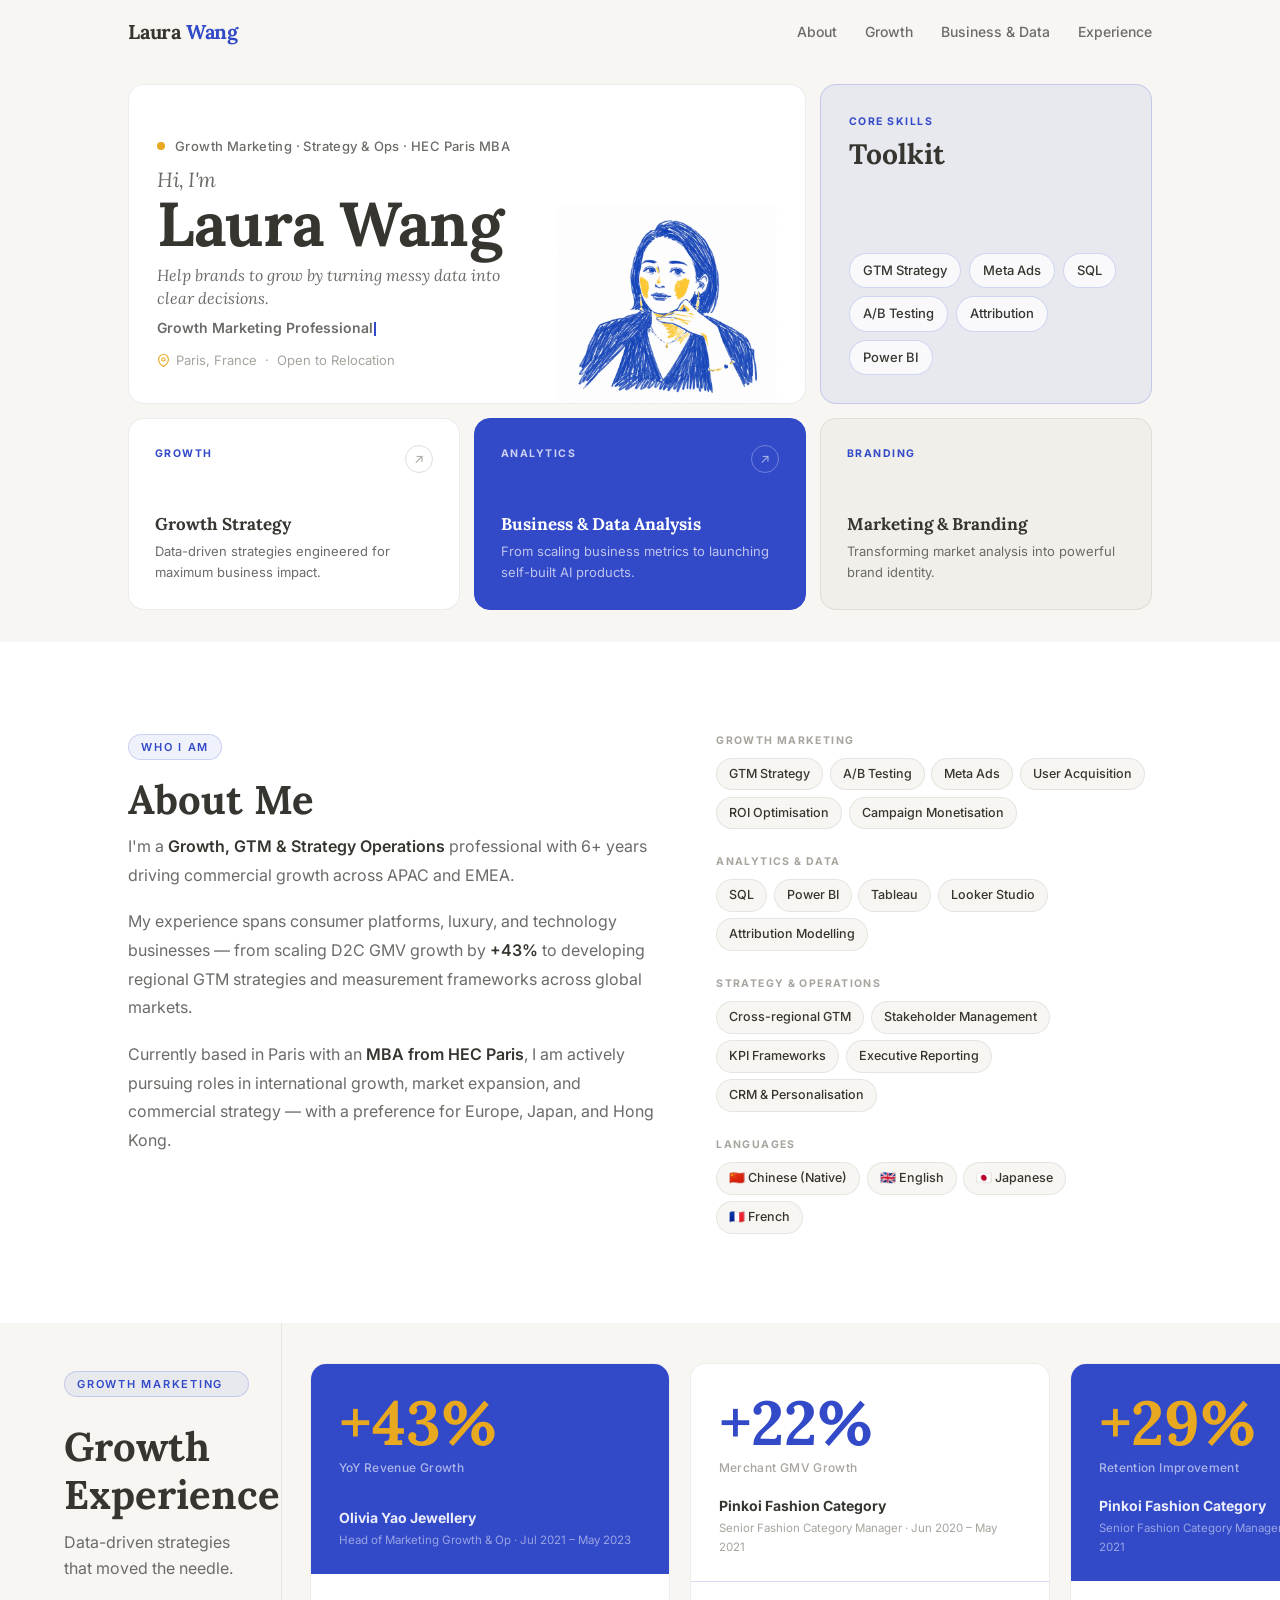
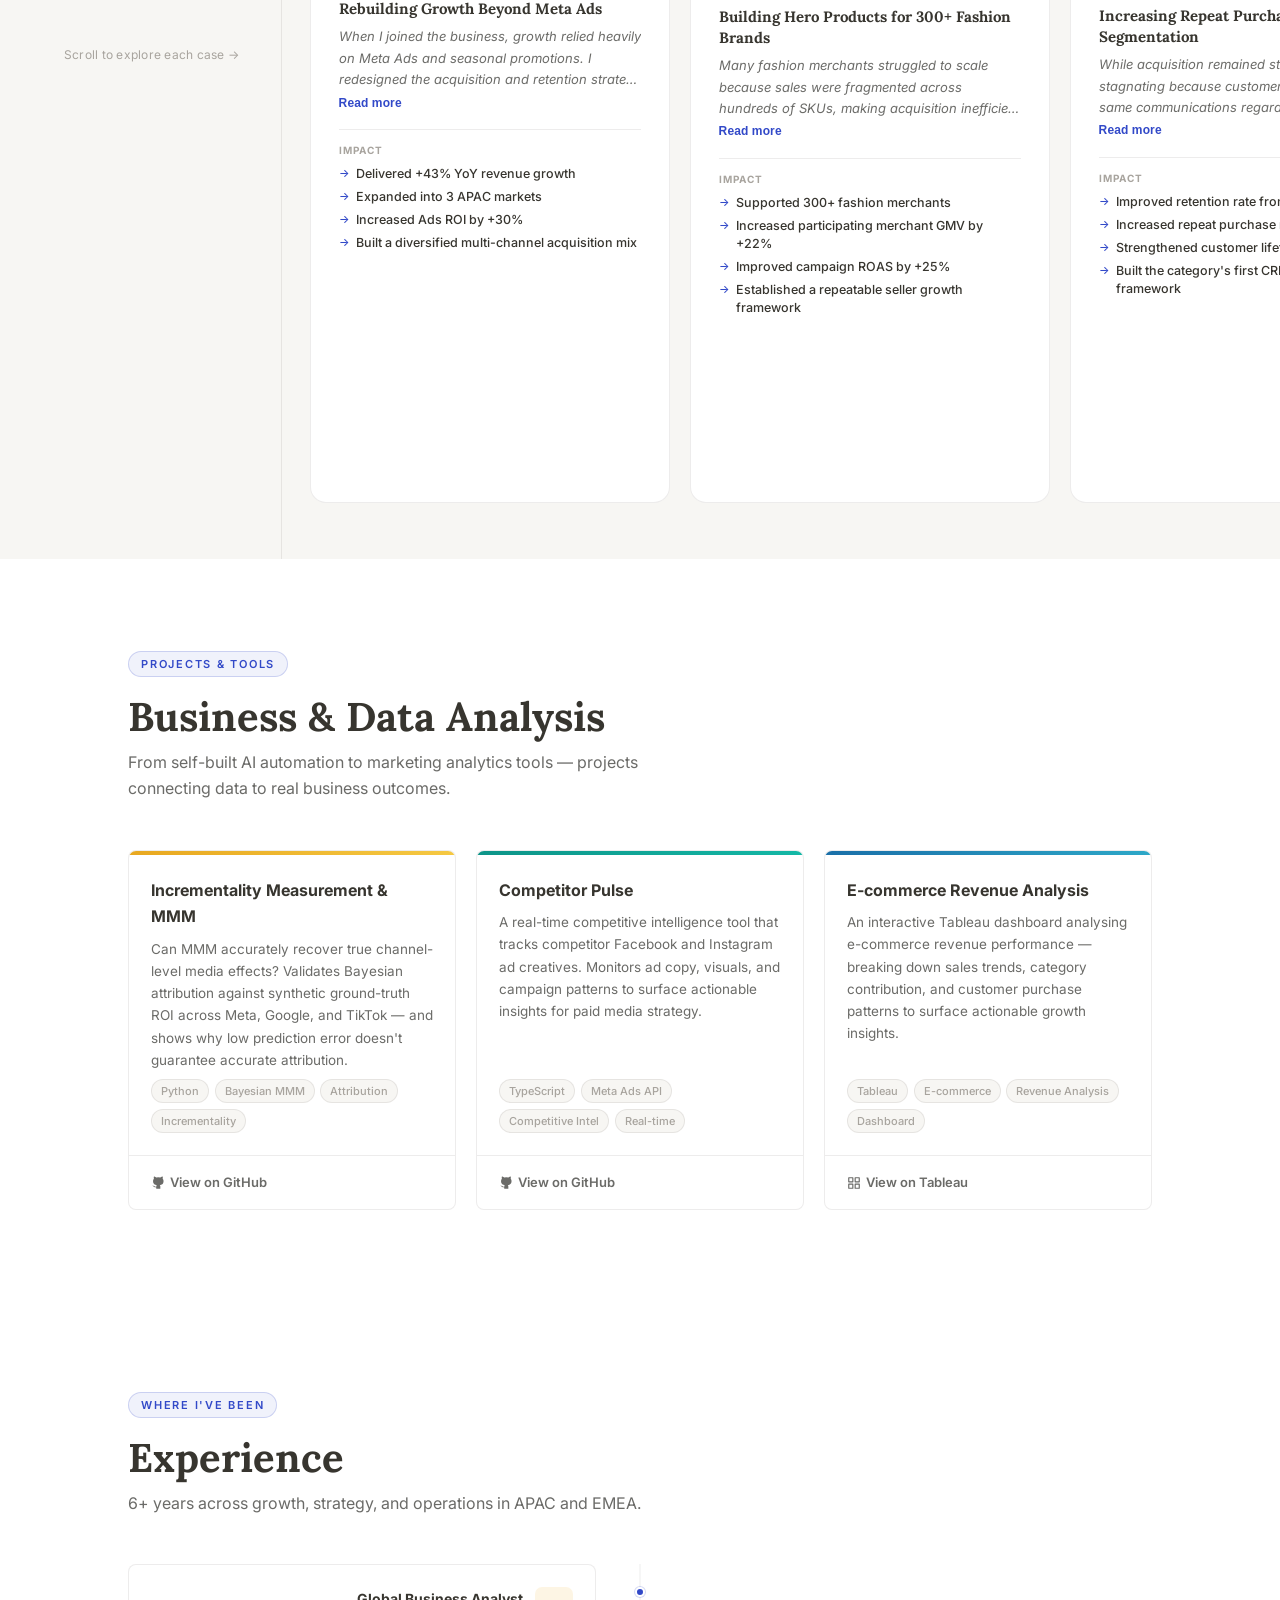
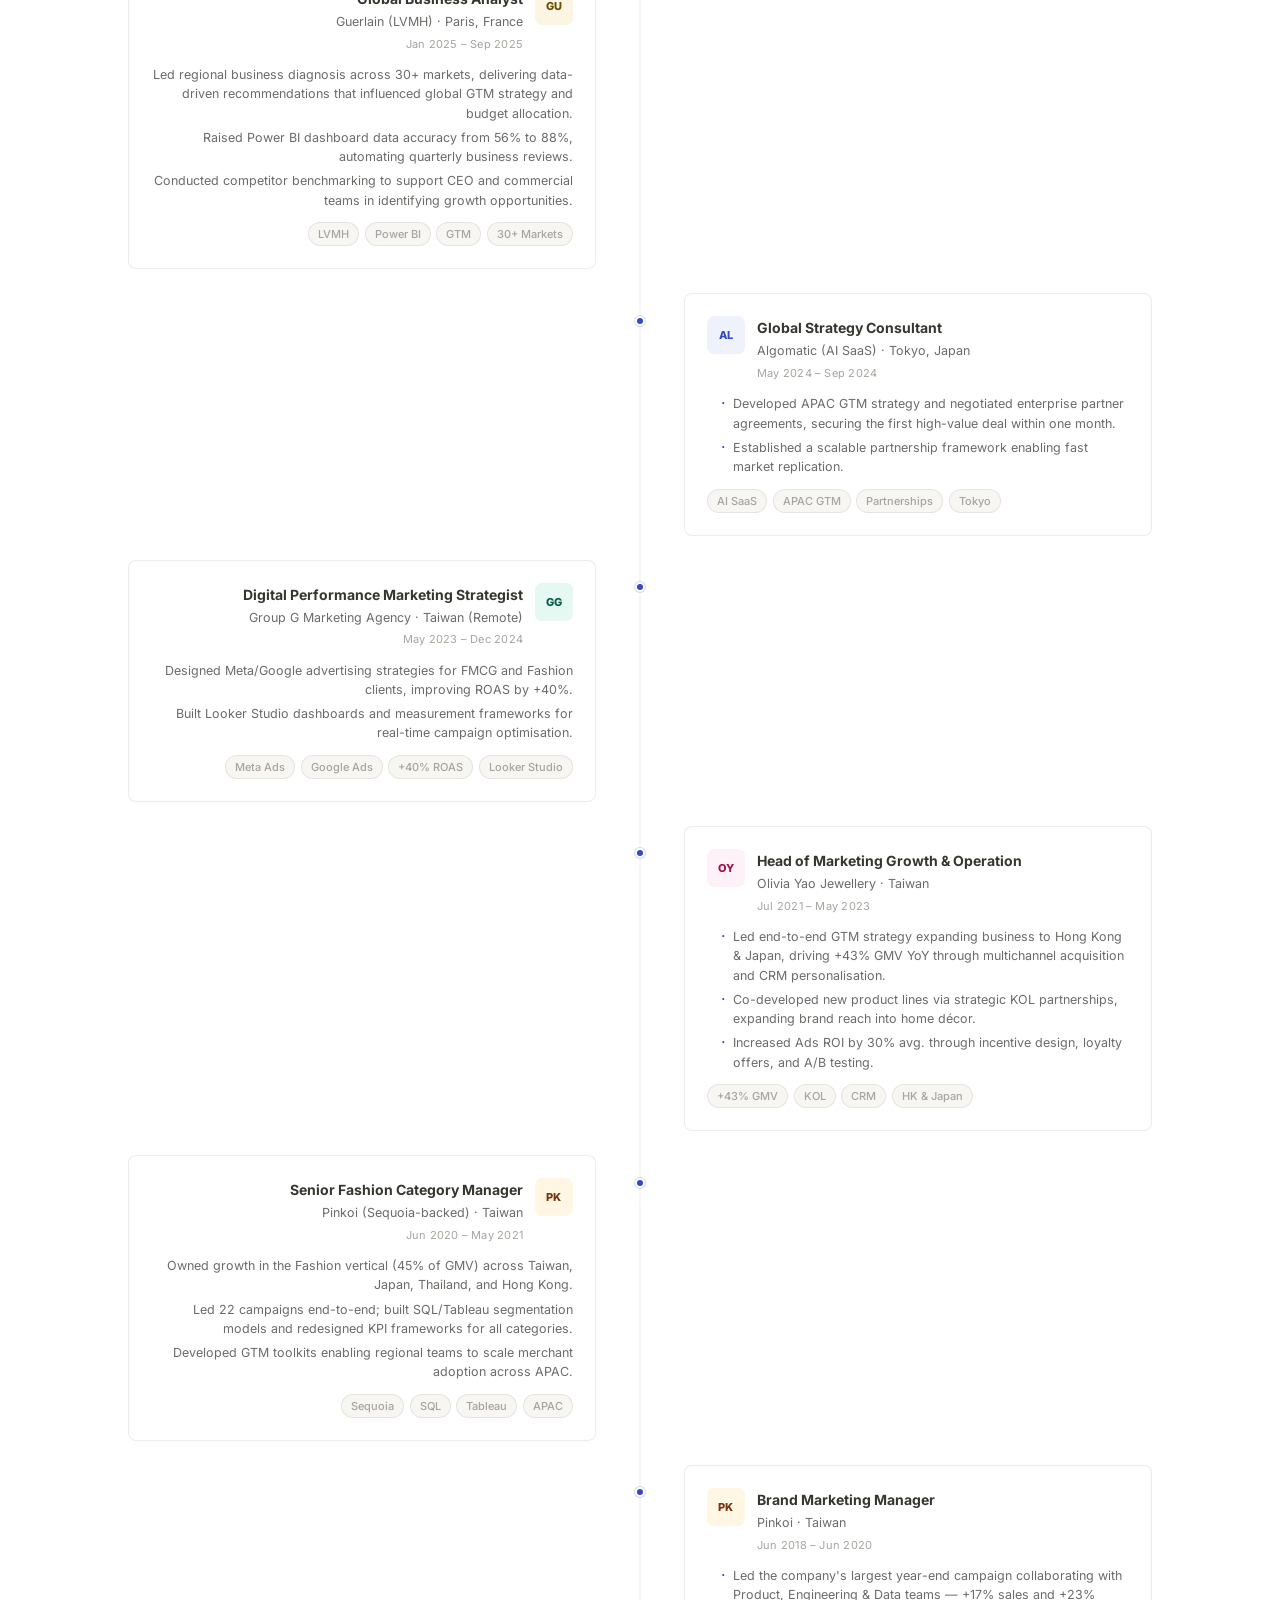
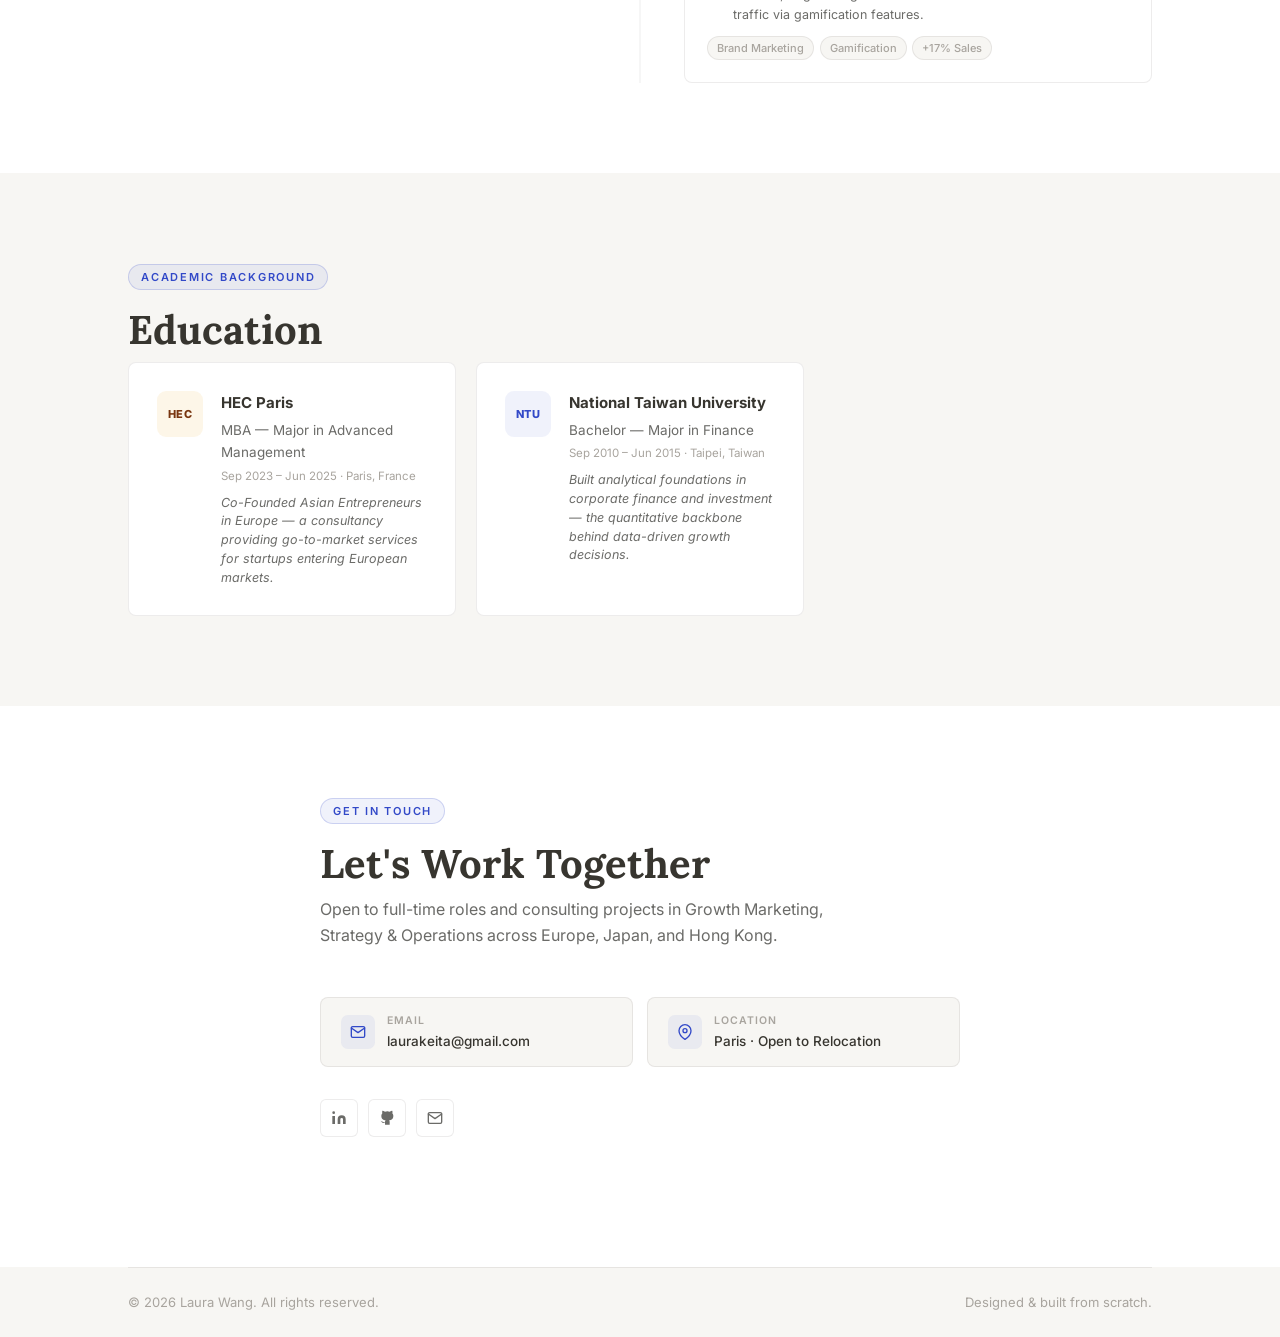
==== commit 9b7ef9ef: "Remove Download CV button from nav Co-Authored-By: Claude Sonnet 4.6 <noreply@anthropic.com>" ====
--- a/index.html
+++ b/index.html
@@ -27,11 +27,7 @@
       <li><a href="#business-analysis-portfolio">Business &amp; Data</a></li>
       <li><a href="#experience">Experience</a></li>
     </ul>
-    <a href="assets/Laura_Wang_CV.pdf" download class="btn-cv">
-      <svg width="14" height="14" viewBox="0 0 24 24" fill="none" stroke="currentColor" stroke-width="2.5" stroke-linecap="round" stroke-linejoin="round"><path d="M21 15v4a2 2 0 0 1-2 2H5a2 2 0 0 1-2-2v-4"/><polyline points="7 10 12 15 17 10"/><line x1="12" y1="15" x2="12" y2="3"/></svg>
-      Download CV
-    </a>
-    <button class="hamburger" id="hamburger" aria-label="Toggle menu" aria-expanded="false">
+<button class="hamburger" id="hamburger" aria-label="Toggle menu" aria-expanded="false">
       <span></span><span></span><span></span>
     </button>
   </div>
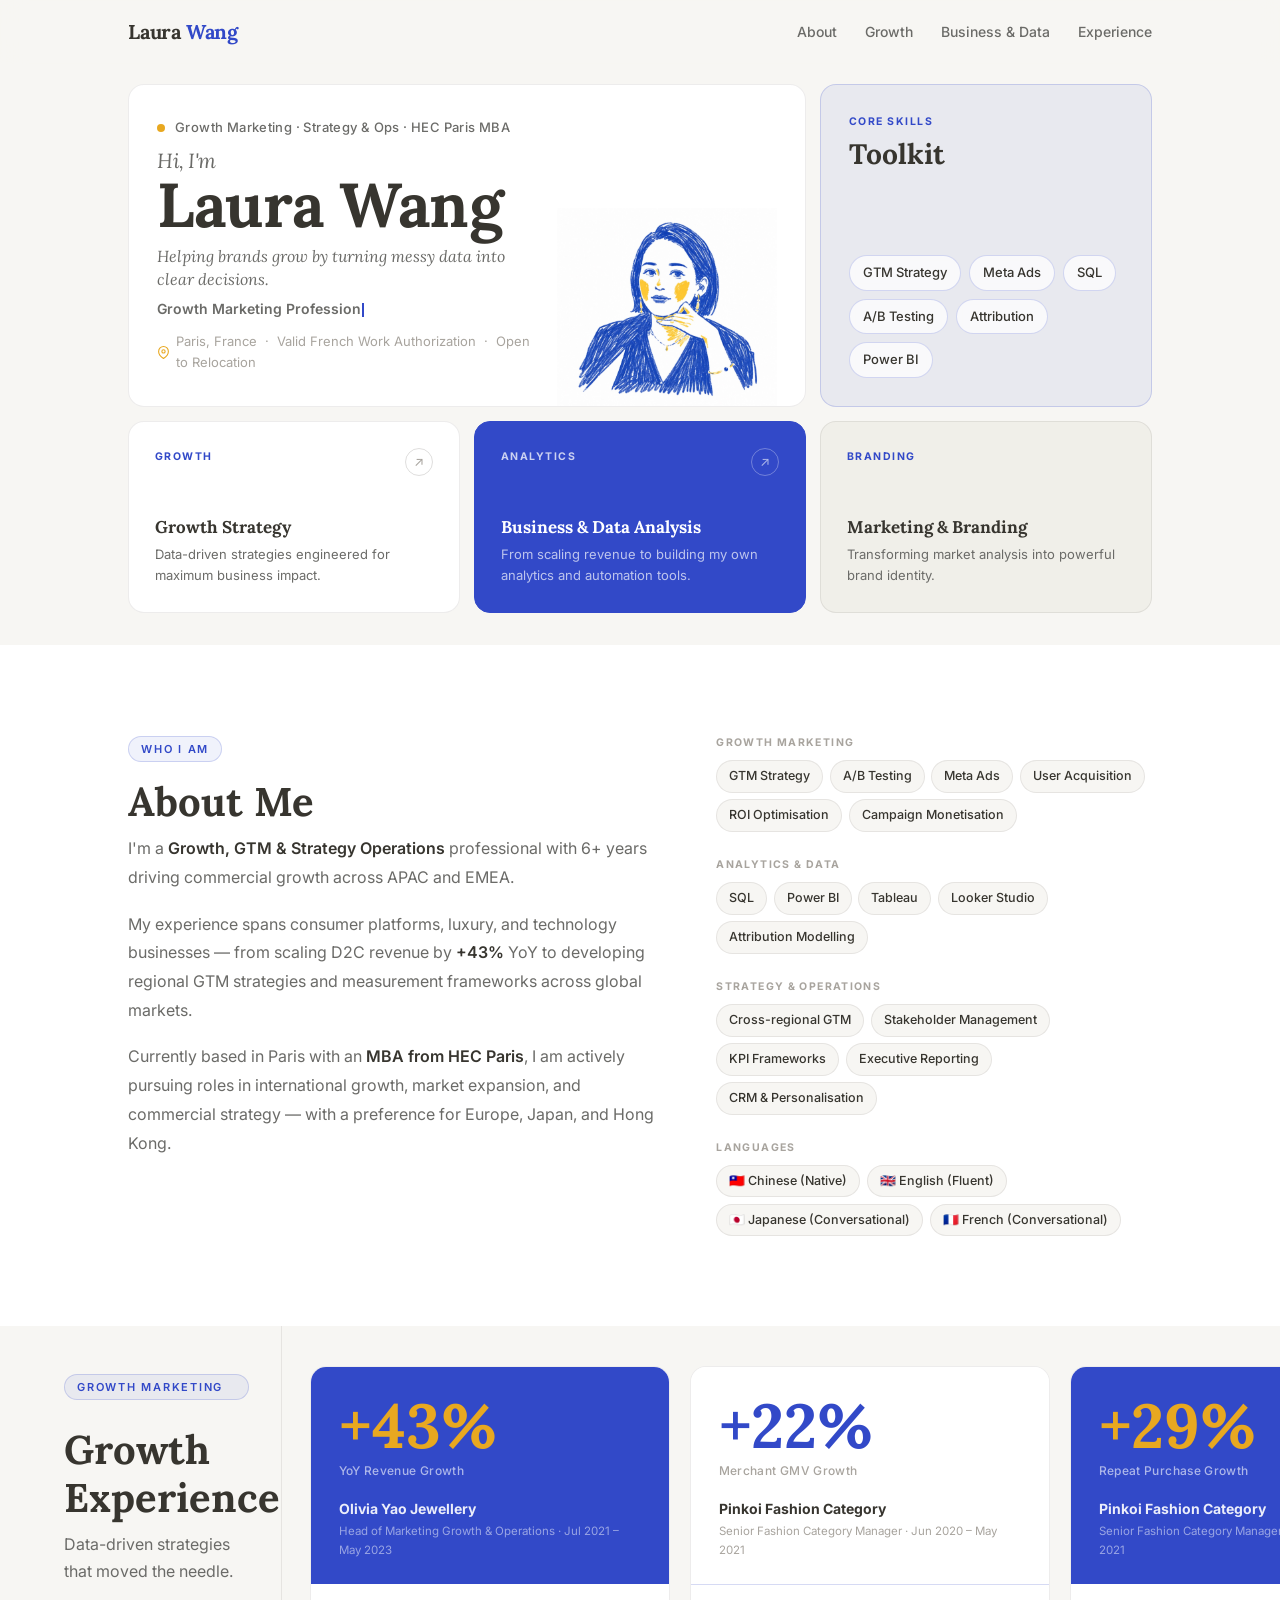
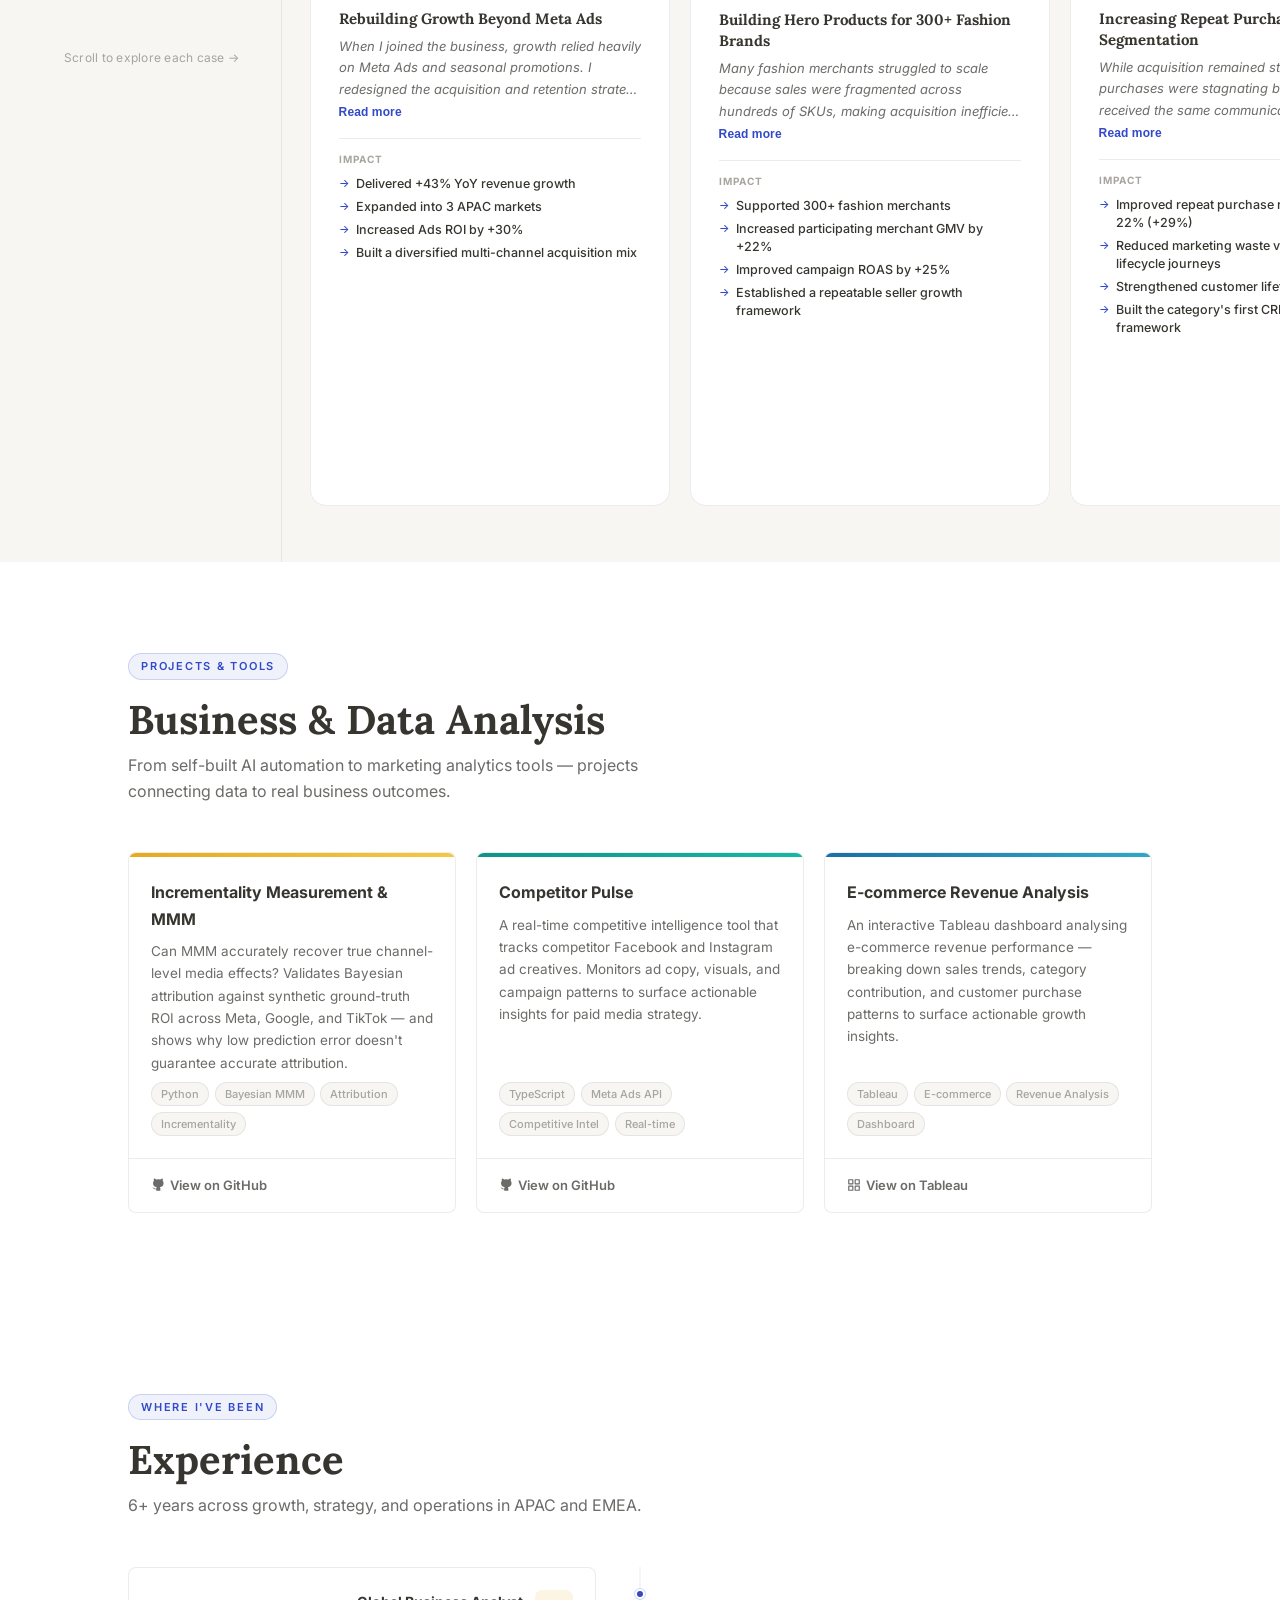
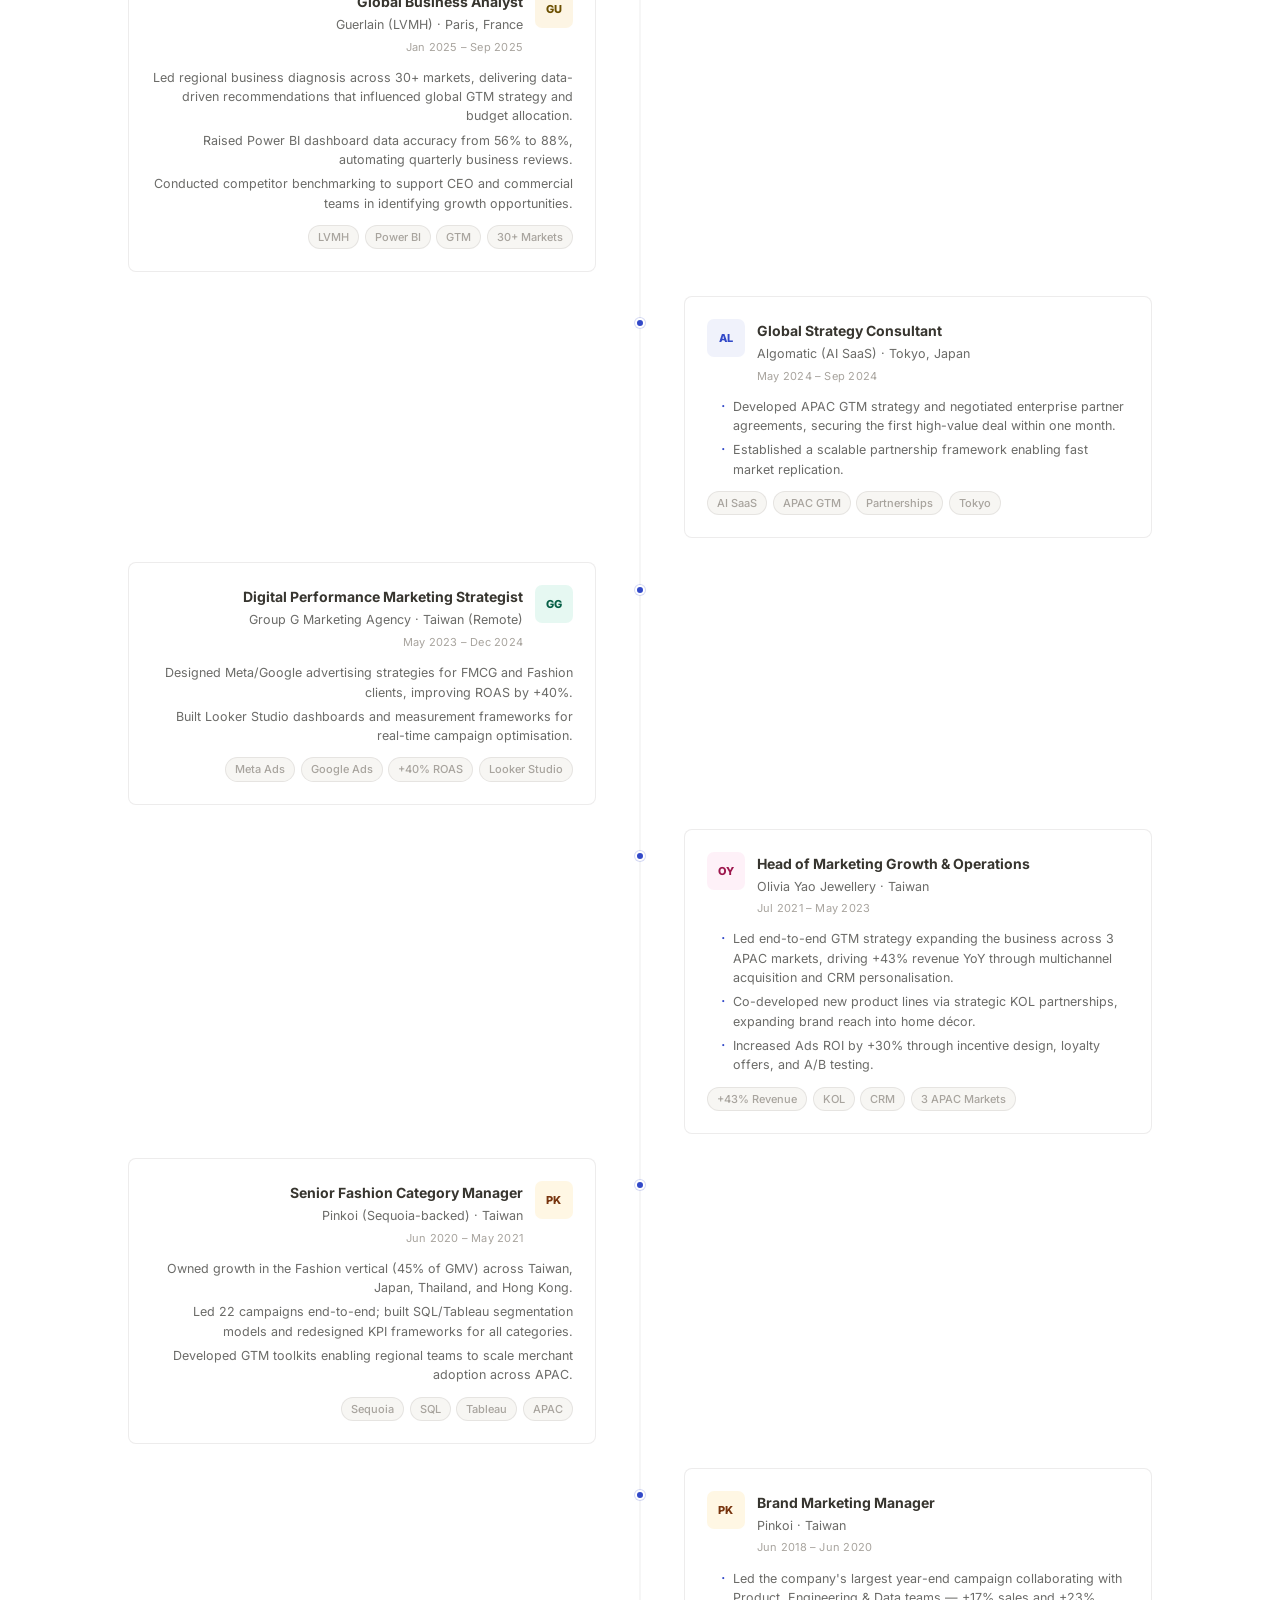
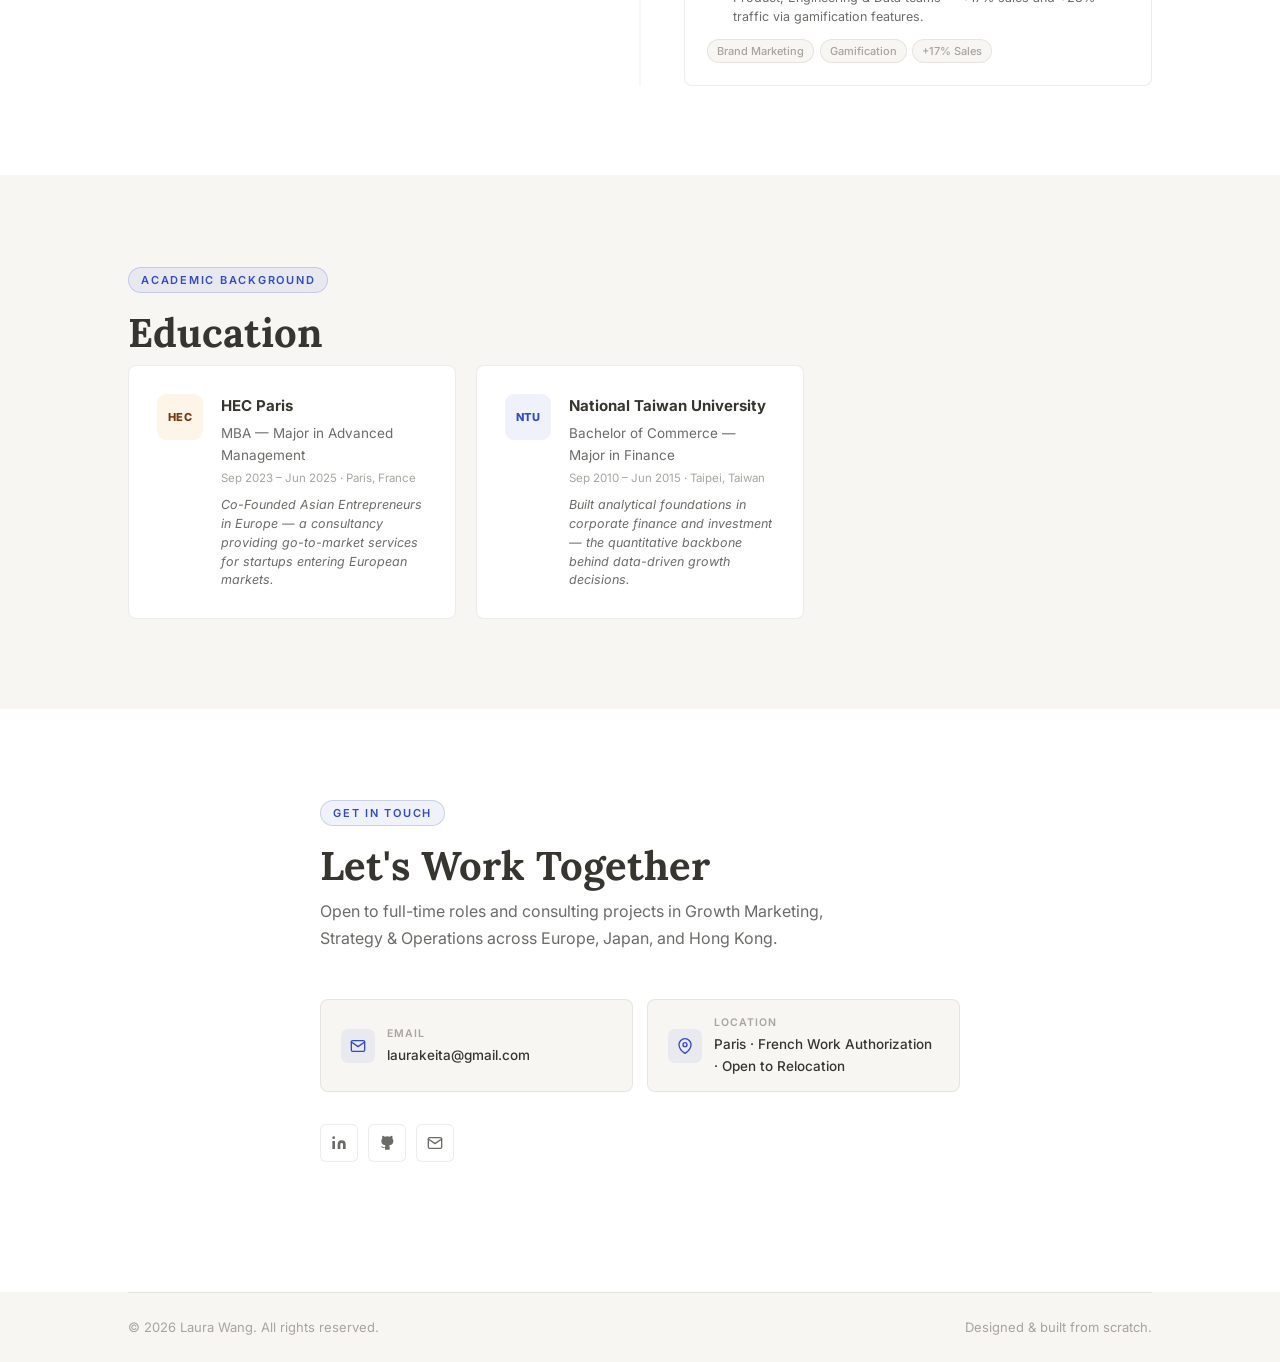
==== commit ecdf4874: "Fix copy consistency: align metrics and titles with CV, add language levels and work authorization -" ====
--- a/index.html
+++ b/index.html
@@ -3,11 +3,54 @@
 <head>
   <meta charset="UTF-8" />
   <meta name="viewport" content="width=device-width, initial-scale=1.0" />
-  <title>Laura Wang — Growth Marketing & Strategy</title>
-  <meta name="description" content="Laura Wang — Growth Marketing & Strategy Operations Professional with 6+ years across APAC and EMEA. HEC Paris MBA." />
-  <meta property="og:title" content="Laura Wang — Growth Marketing & Strategy" />
-  <meta property="og:description" content="Strategic partnerships, GTM, data-driven growth across global markets." />
+  <title>Laura Wang — Growth Marketing & GTM Strategy | HEC Paris MBA</title>
+  <meta name="description" content="Growth Marketing and GTM Strategy professional with 6+ years driving commercial growth across APAC and EMEA. HEC Paris MBA. Based in Paris, open to Europe, Japan, and Hong Kong." />
+  <meta name="robots" content="index, follow" />
+  <link rel="canonical" href="https://laurakeita.github.io/laura-portfolio/" />
+
+  <!-- Open Graph -->
   <meta property="og:type" content="website" />
+  <meta property="og:site_name" content="Laura Wang" />
+  <meta property="og:locale" content="en_US" />
+  <meta property="og:url" content="https://laurakeita.github.io/laura-portfolio/" />
+  <meta property="og:title" content="Laura Wang — Growth Marketing & GTM Strategy | HEC Paris MBA" />
+  <meta property="og:description" content="Growth Marketing and GTM Strategy professional with 6+ years driving commercial growth across APAC and EMEA. HEC Paris MBA. Based in Paris, open to Europe, Japan, and Hong Kong." />
+  <meta property="og:image" content="https://laurakeita.github.io/laura-portfolio/assets/illustration.jpg" />
+  <meta property="og:image:width" content="800" />
+  <meta property="og:image:height" content="800" />
+  <meta property="og:image:alt" content="Portrait of Laura Wang" />
+
+  <!-- Twitter Card -->
+  <meta name="twitter:card" content="summary_large_image" />
+  <meta name="twitter:title" content="Laura Wang — Growth Marketing & GTM Strategy" />
+  <meta name="twitter:description" content="Growth Marketing and GTM Strategy professional with 6+ years across APAC and EMEA. HEC Paris MBA." />
+  <meta name="twitter:image" content="https://laurakeita.github.io/laura-portfolio/assets/illustration.jpg" />
+
+  <!-- Theme -->
+  <meta name="theme-color" content="#3249c8" />
+
+  <!-- JSON-LD: Person -->
+  <script type="application/ld+json">
+  {
+    "@context": "https://schema.org",
+    "@type": "Person",
+    "name": "Laura Wang",
+    "url": "https://laurakeita.github.io/laura-portfolio/",
+    "email": "laurakeita@gmail.com",
+    "jobTitle": "Growth Marketing & GTM Strategy",
+    "description": "Growth Marketing and GTM Strategy professional with 6+ years driving commercial growth across APAC and EMEA.",
+    "alumniOf": [
+      { "@type": "EducationalOrganization", "name": "HEC Paris" },
+      { "@type": "EducationalOrganization", "name": "National Taiwan University" }
+    ],
+    "knowsAbout": ["Growth Marketing", "GTM Strategy", "Meta Ads", "SQL", "Attribution Modelling", "A/B Testing", "E-commerce", "Business Development", "CRM", "Power BI"],
+    "sameAs": [
+      "https://www.linkedin.com/in/laurawang",
+      "https://github.com/laurakeita"
+    ]
+  }
+  </script>
+
   <link rel="preconnect" href="https://fonts.googleapis.com" />
   <link rel="preconnect" href="https://fonts.gstatic.com" crossorigin />
   <link href="https://fonts.googleapis.com/css2?family=Inter:wght@300;400;500;600;700&family=Lora:ital,wght@0,400;0,600;0,700;1,400&display=swap" rel="stylesheet" />
@@ -59,13 +102,13 @@
               <span class="bento-name-hi">Hi, I'm</span>
               <span class="bento-name-main">Laura Wang</span>
             </h1>
-            <p class="bento-slogan" style="margin-bottom:0.4rem;">Help brands to grow by turning messy data into clear decisions.</p>
+            <p class="bento-slogan" style="margin-bottom:0.4rem;">Helping brands grow by turning messy data into clear decisions.</p>
             <p class="bento-typewriter-row" style="margin-bottom:0.75rem;">
               <span class="typewriter"></span><span class="cursor"></span>
             </p>
             <p class="hero-location" style="margin-bottom:0;">
               <svg width="13" height="13" viewBox="0 0 24 24" fill="none" stroke="currentColor" stroke-width="2" stroke-linecap="round" stroke-linejoin="round"><path d="M21 10c0 7-9 13-9 13s-9-6-9-13a9 9 0 0 1 18 0z"/><circle cx="12" cy="10" r="3"/></svg>
-              Paris, France &nbsp;·&nbsp; Open to Relocation
+              Paris, France &nbsp;·&nbsp; Valid French Work Authorization &nbsp;·&nbsp; Open to Relocation
             </p>
           </div>
           <div class="bento-a-visual">
@@ -113,7 +156,7 @@
           </div>
           <div class="bento-link-bottom">
             <h3 class="bento-link-title">Business &amp; Data Analysis</h3>
-            <p class="bento-link-desc">From scaling business metrics to launching self-built AI products.</p>
+            <p class="bento-link-desc">From scaling revenue to building my own analytics and automation tools.</p>
           </div>
         </div>
       </a>
@@ -148,7 +191,7 @@
           I'm a <strong>Growth, GTM &amp; Strategy Operations</strong> professional with 6+ years driving commercial growth across APAC and EMEA.
         </p>
         <p>
-          My experience spans consumer platforms, luxury, and technology businesses — from scaling D2C GMV growth by <strong>+43%</strong> to developing regional GTM strategies and measurement frameworks across global markets.
+          My experience spans consumer platforms, luxury, and technology businesses — from scaling D2C revenue by <strong>+43%</strong> YoY to developing regional GTM strategies and measurement frameworks across global markets.
         </p>
         <p>
           Currently based in Paris with an <strong>MBA from HEC Paris</strong>, I am actively pursuing roles in international growth, market expansion, and commercial strategy — with a preference for Europe, Japan, and Hong Kong.
@@ -189,10 +232,10 @@
         <div class="skill-group">
           <div class="skill-group-label">Languages</div>
           <div class="skill-pills">
-            <span class="skill-pill">🇨🇳 Chinese (Native)</span>
-            <span class="skill-pill">🇬🇧 English</span>
-            <span class="skill-pill">🇯🇵 Japanese</span>
-            <span class="skill-pill">🇫🇷 French</span>
+            <span class="skill-pill">🇹🇼 Chinese (Native)</span>
+            <span class="skill-pill">🇬🇧 English (Fluent)</span>
+            <span class="skill-pill">🇯🇵 Japanese (Conversational)</span>
+            <span class="skill-pill">🇫🇷 French (Conversational)</span>
           </div>
         </div>
       </div>
@@ -227,7 +270,7 @@
             </div>
             <div class="growth-vcard-co-block">
               <div class="growth-vcard-co">Olivia Yao Jewellery</div>
-              <div class="growth-vcard-role">Head of Marketing Growth &amp; Op · Jul 2021 – May 2023</div>
+              <div class="growth-vcard-role">Head of Marketing Growth &amp; Operations · Jul 2021 – May 2023</div>
             </div>
           </div>
           <div class="growth-vcard-bottom">
@@ -283,7 +326,7 @@
           <div class="growth-vcard-top" style="background:#3249c8;">
             <div>
               <div class="growth-vcard-metric">+29%</div>
-              <div class="growth-vcard-metric-label">Retention Improvement</div>
+              <div class="growth-vcard-metric-label">Repeat Purchase Growth</div>
             </div>
             <div class="growth-vcard-co-block">
               <div class="growth-vcard-co">Pinkoi Fashion Category</div>
@@ -293,14 +336,14 @@
           <div class="growth-vcard-bottom">
             <h3 class="growth-vcard-headline">Increasing Repeat Purchase Through RFM Segmentation</h3>
             <div class="growth-vcard-desc-wrap">
-              <p class="growth-vcard-desc">While acquisition remained strong, retention was stagnating because customers received the same communications regardless of their behaviour. I built an RFM segmentation model and designed personalised lifecycle journeys across EDM, push notifications, SMS, and retargeting campaigns — improving relevance while reducing marketing waste.</p>
+              <p class="growth-vcard-desc">While acquisition remained strong, repeat purchases were stagnating because customers received the same communications regardless of their behaviour. I built an RFM segmentation model and designed personalised lifecycle journeys across EDM, push notifications, SMS, and retargeting campaigns — improving relevance while reducing marketing waste.</p>
               <button class="growth-vcard-toggle" aria-expanded="false">Read more</button>
             </div>
             <div class="growth-vcard-impact">
               <div class="growth-vcard-impact-label">Impact</div>
               <ul class="growth-vcard-impact-list">
-                <li>Improved retention rate from 17% to 22%</li>
-                <li>Increased repeat purchase rate by +29%</li>
+                <li>Improved repeat purchase rate from 17% to 22% (+29%)</li>
+                <li>Reduced marketing waste via personalised lifecycle journeys</li>
                 <li>Strengthened customer lifetime value</li>
                 <li>Built the category's first CRM lifecycle framework</li>
               </ul>
@@ -317,7 +360,7 @@
             </div>
             <div class="growth-vcard-co-block">
               <div class="growth-vcard-co">Olivia Yao Jewellery</div>
-              <div class="growth-vcard-role">Head of Marketing Growth &amp; Op · Jul 2021 – May 2023</div>
+              <div class="growth-vcard-role">Head of Marketing Growth &amp; Operations · Jul 2021 – May 2023</div>
             </div>
           </div>
           <div class="growth-vcard-bottom">
@@ -550,18 +593,18 @@
           <div class="tl-header">
             <div class="company-badge" style="background:rgba(244,114,182,0.10); color:#9d174d;">OY</div>
             <div class="tl-meta">
-              <div class="tl-title">Head of Marketing Growth &amp; Operation</div>
+              <div class="tl-title">Head of Marketing Growth &amp; Operations</div>
               <div class="tl-company">Olivia Yao Jewellery · Taiwan</div>
               <div class="tl-date">Jul 2021 – May 2023</div>
             </div>
           </div>
           <ul class="tl-bullets">
-            <li>Led end-to-end GTM strategy expanding business to Hong Kong &amp; Japan, driving +43% GMV YoY through multichannel acquisition and CRM personalisation.</li>
+            <li>Led end-to-end GTM strategy expanding the business across 3 APAC markets, driving +43% revenue YoY through multichannel acquisition and CRM personalisation.</li>
             <li>Co-developed new product lines via strategic KOL partnerships, expanding brand reach into home décor.</li>
-            <li>Increased Ads ROI by 30% avg. through incentive design, loyalty offers, and A/B testing.</li>
+            <li>Increased Ads ROI by +30% through incentive design, loyalty offers, and A/B testing.</li>
           </ul>
           <div class="tl-tags">
-            <span class="tag">+43% GMV</span><span class="tag">KOL</span><span class="tag">CRM</span><span class="tag">HK &amp; Japan</span>
+            <span class="tag">+43% Revenue</span><span class="tag">KOL</span><span class="tag">CRM</span><span class="tag">3 APAC Markets</span>
           </div>
         </div>
       </div>
@@ -635,7 +678,7 @@
         <div class="edu-badge" style="background:var(--blue-light); color:var(--blue);">NTU</div>
         <div class="edu-info">
           <div class="edu-school">National Taiwan University</div>
-          <div class="edu-degree">Bachelor — Major in Finance</div>
+          <div class="edu-degree">Bachelor of Commerce — Major in Finance</div>
           <div class="edu-years">Sep 2010 – Jun 2015 · Taipei, Taiwan</div>
           <div class="edu-note">Built analytical foundations in corporate finance and investment — the quantitative backbone behind data-driven growth decisions.</div>
         </div>
@@ -670,7 +713,7 @@
           </div>
           <div>
             <div class="contact-card-label">Location</div>
-            <div class="contact-card-value">Paris · Open to Relocation</div>
+            <div class="contact-card-value">Paris · French Work Authorization · Open to Relocation</div>
           </div>
         </div>
       </div>
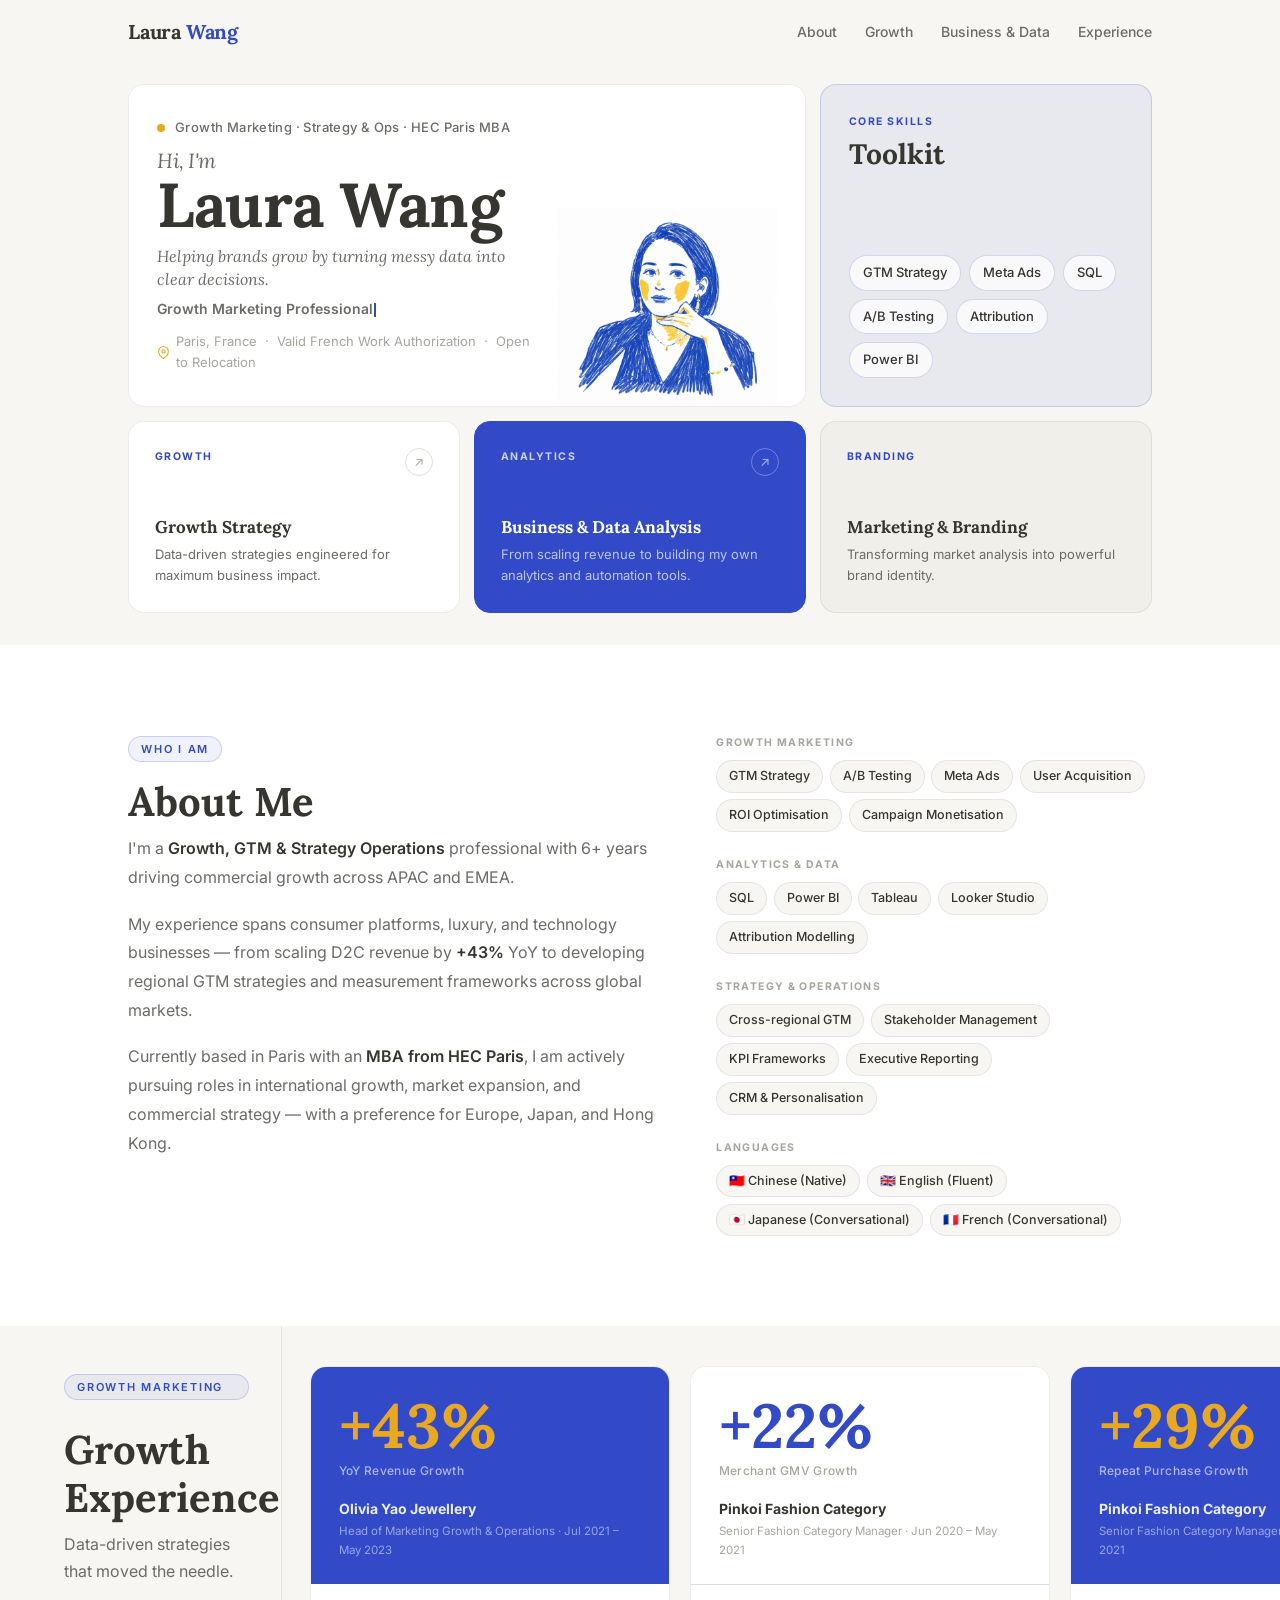
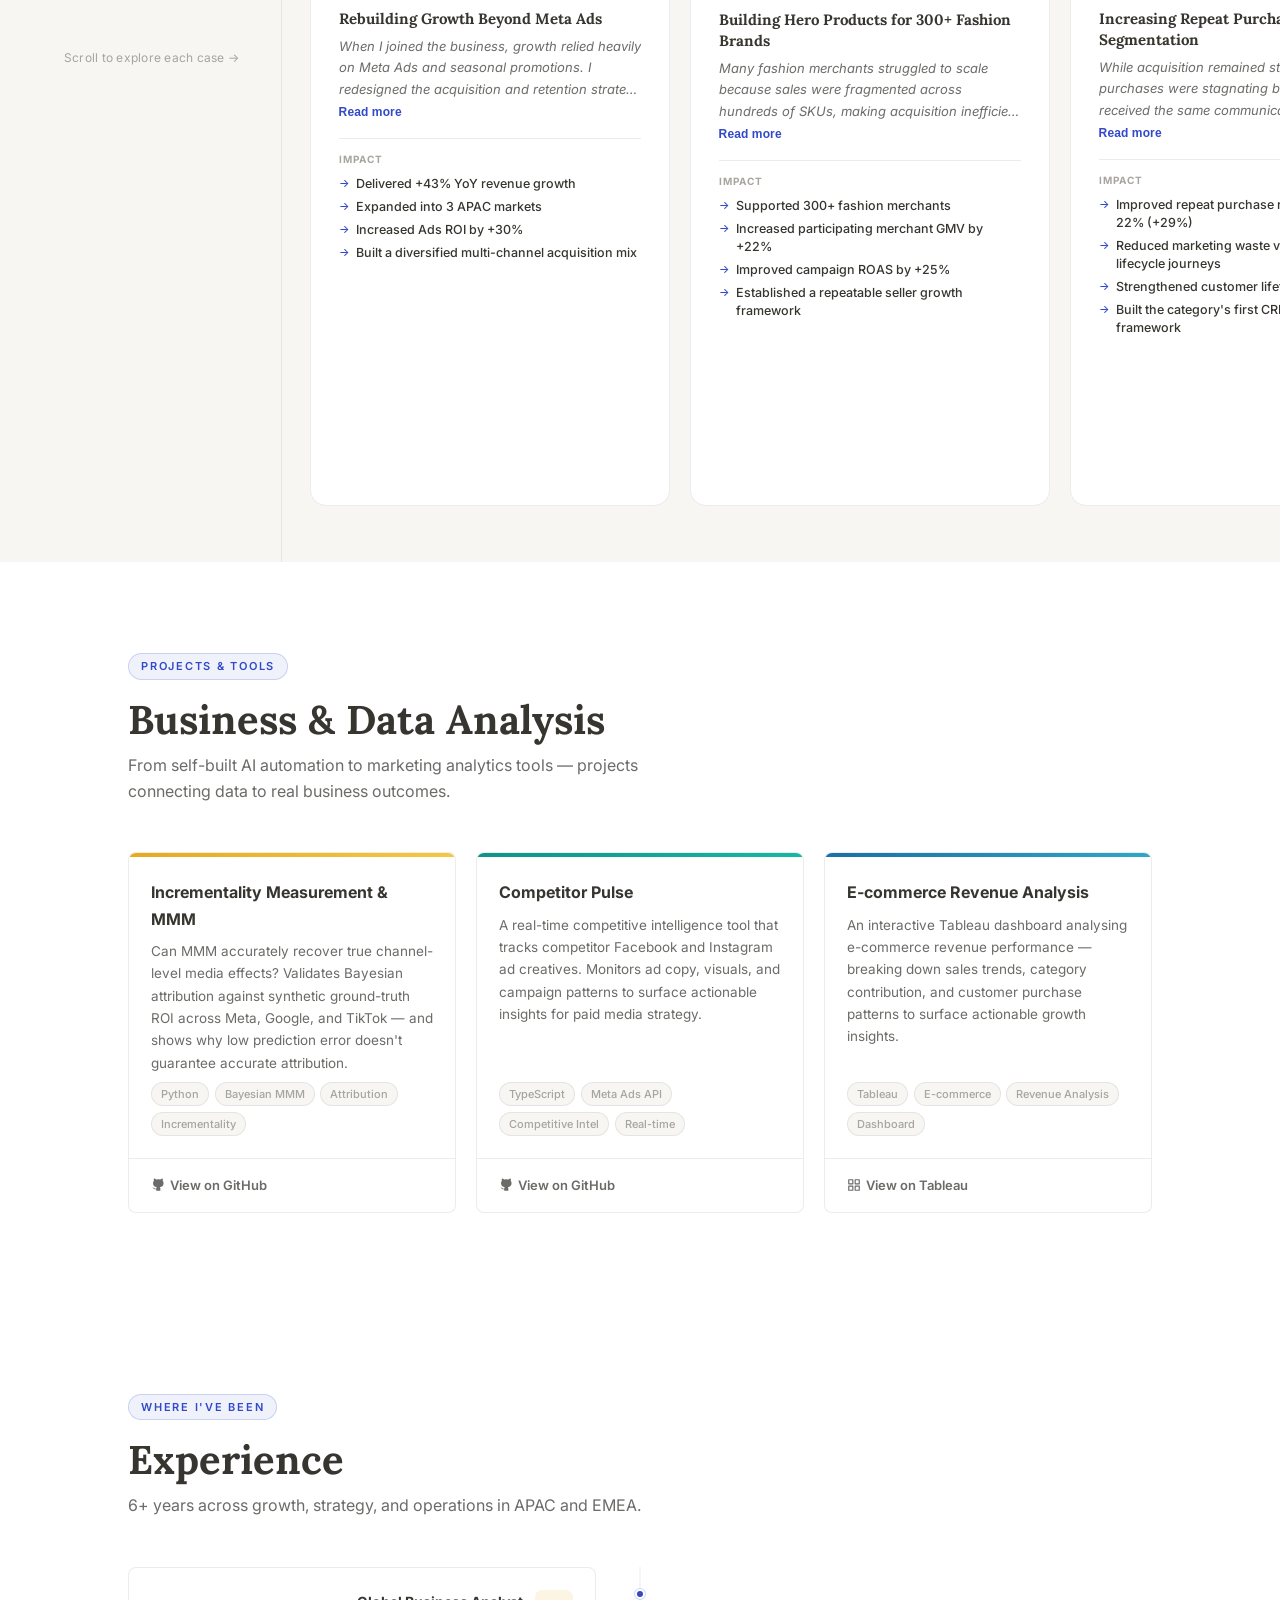
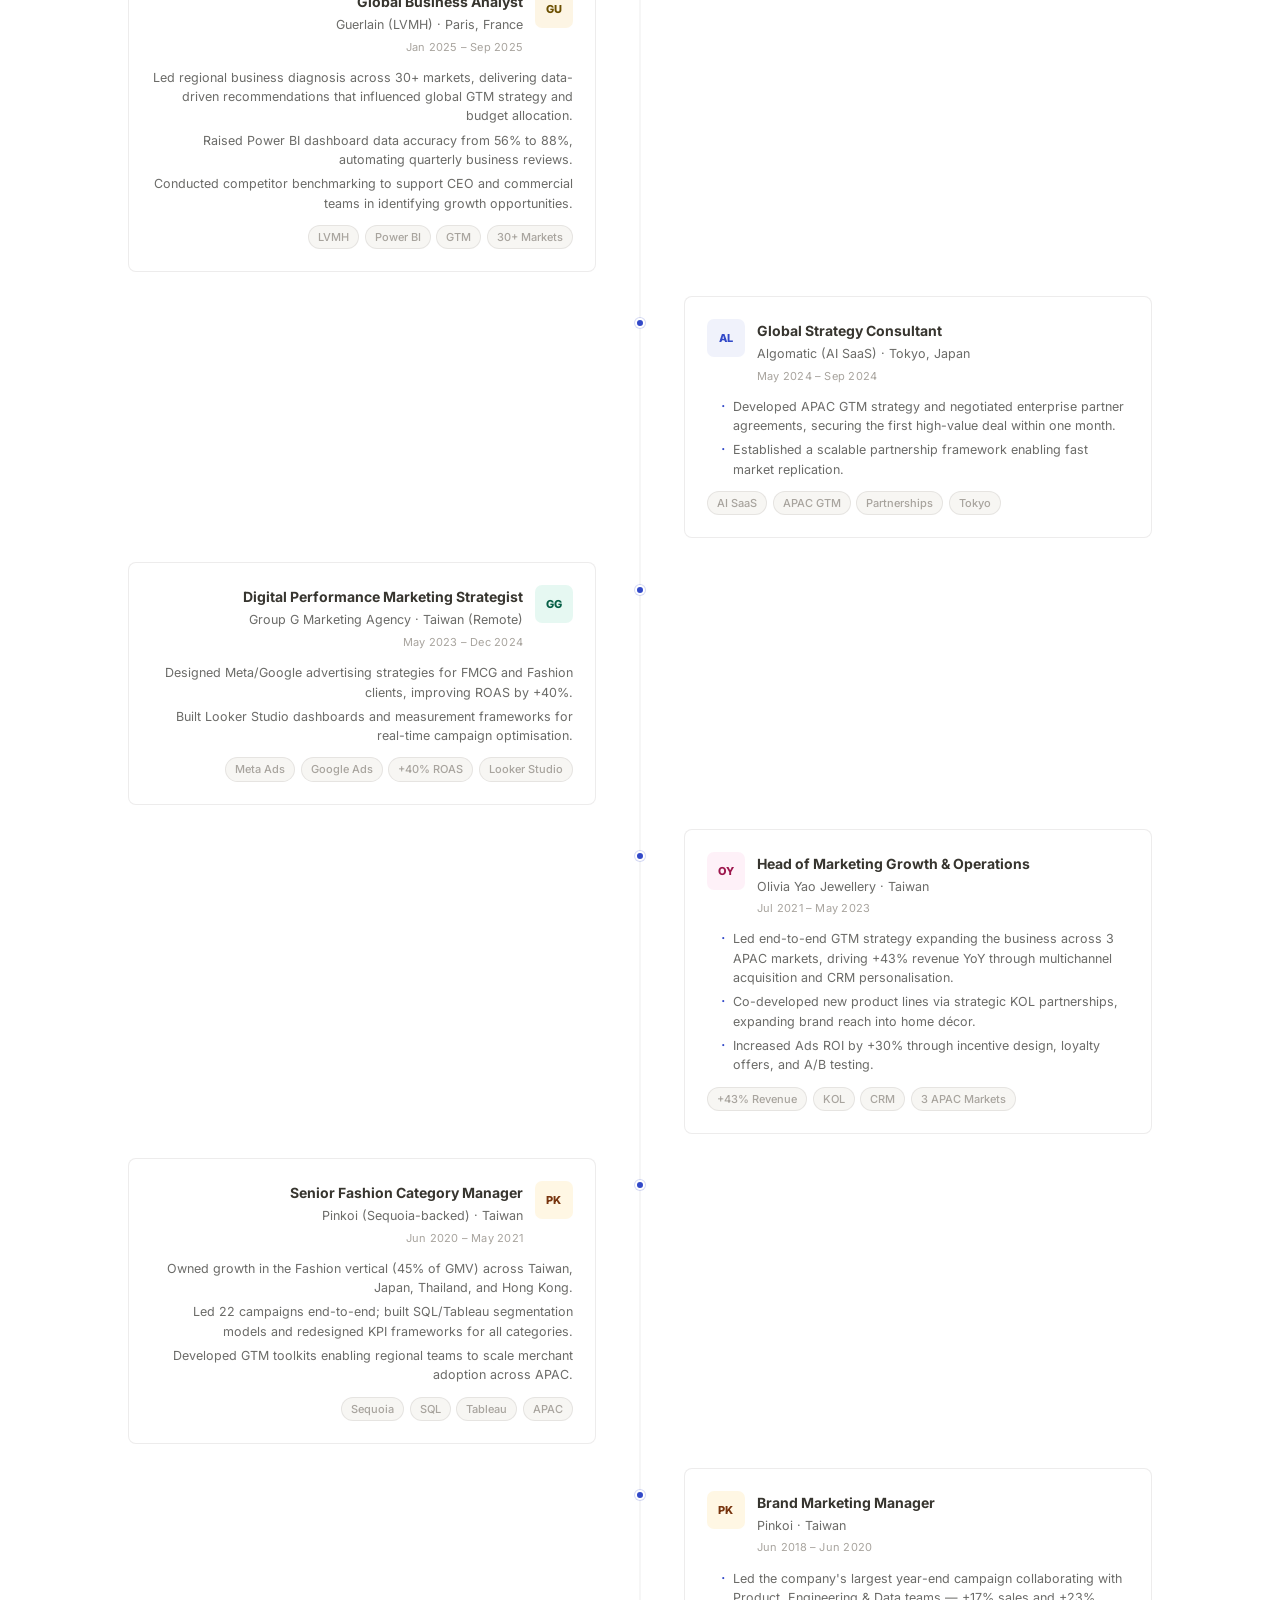
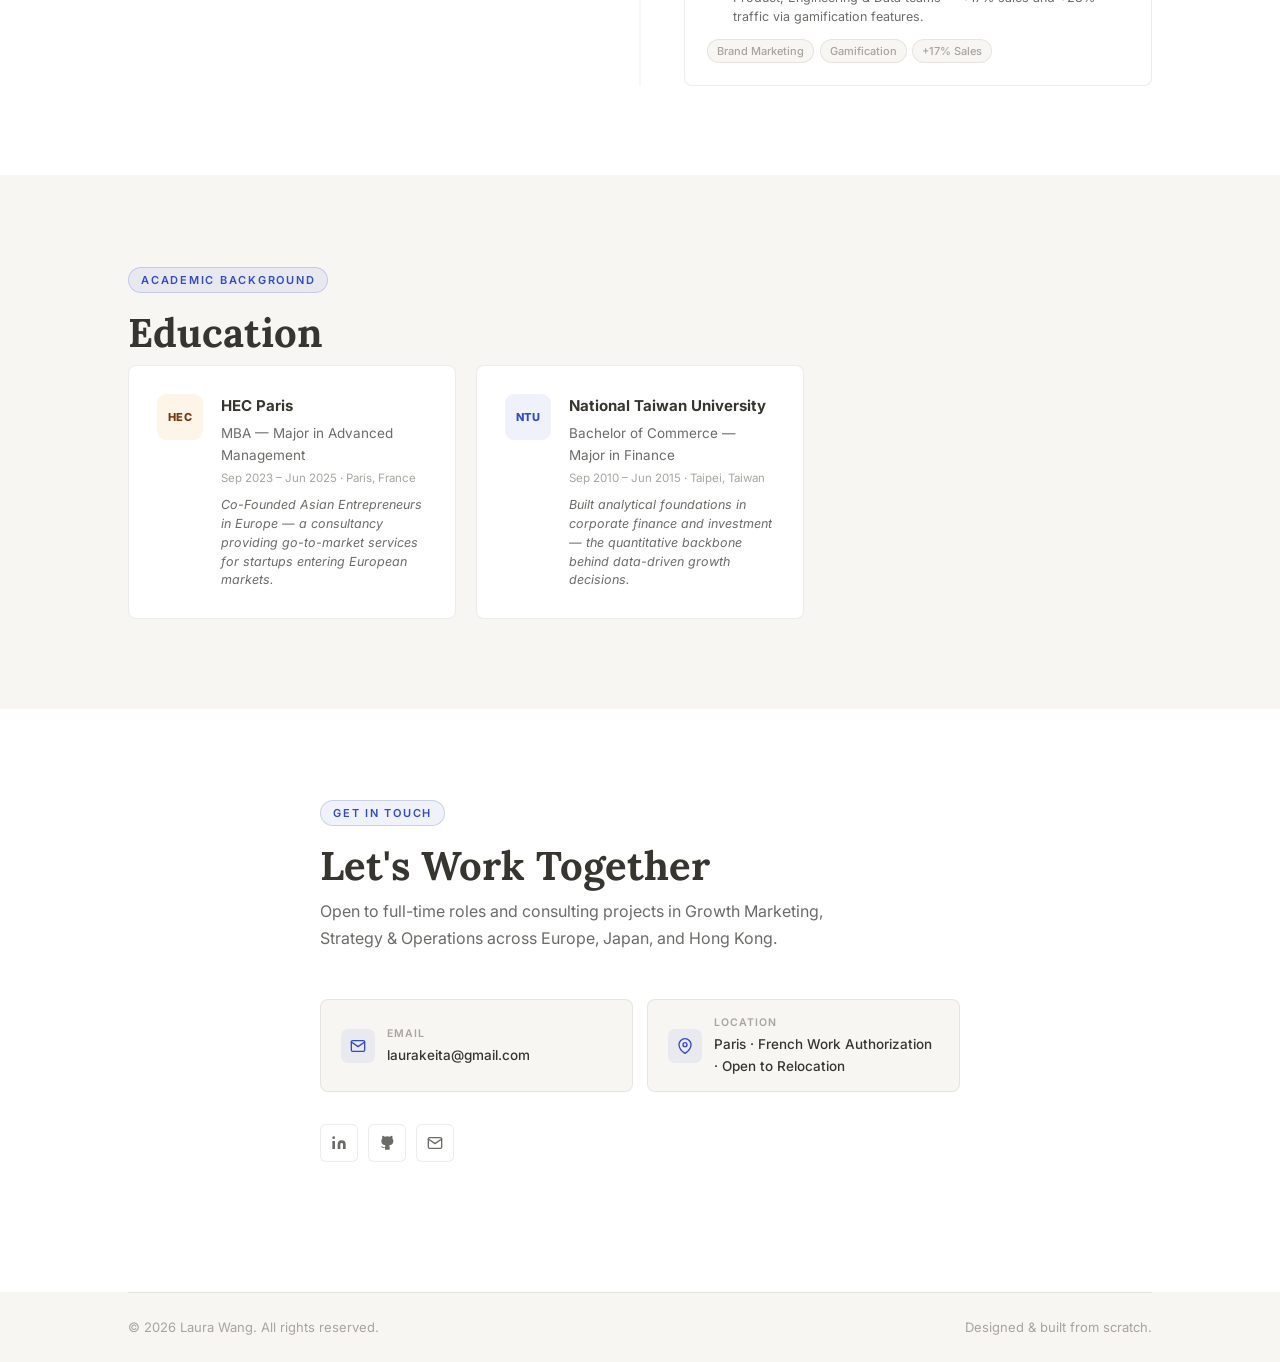
==== commit 4cfaaa22: "Fix LinkedIn URL to laurawangwanhsuan Co-Authored-By: Claude Fable 5 <noreply@anthropic.com>" ====
--- a/index.html
+++ b/index.html
@@ -45,7 +45,7 @@
     ],
     "knowsAbout": ["Growth Marketing", "GTM Strategy", "Meta Ads", "SQL", "Attribution Modelling", "A/B Testing", "E-commerce", "Business Development", "CRM", "Power BI"],
     "sameAs": [
-      "https://www.linkedin.com/in/laurawang",
+      "https://www.linkedin.com/in/laurawangwanhsuan",
       "https://github.com/laurakeita"
     ]
   }
@@ -719,7 +719,7 @@
       </div>
 
       <div class="contact-socials fade-in">
-        <a href="https://www.linkedin.com/in/laurawang" target="_blank" rel="noopener" class="social-btn" aria-label="LinkedIn">
+        <a href="https://www.linkedin.com/in/laurawangwanhsuan" target="_blank" rel="noopener" class="social-btn" aria-label="LinkedIn">
           <svg width="16" height="16" viewBox="0 0 24 24" fill="currentColor"><path d="M16 8a6 6 0 0 1 6 6v7h-4v-7a2 2 0 0 0-2-2 2 2 0 0 0-2 2v7h-4v-7a6 6 0 0 1 6-6z"/><rect x="2" y="9" width="4" height="12"/><circle cx="4" cy="4" r="2"/></svg>
         </a>
         <a href="https://github.com/laurakeita" target="_blank" rel="noopener" class="social-btn" aria-label="GitHub">
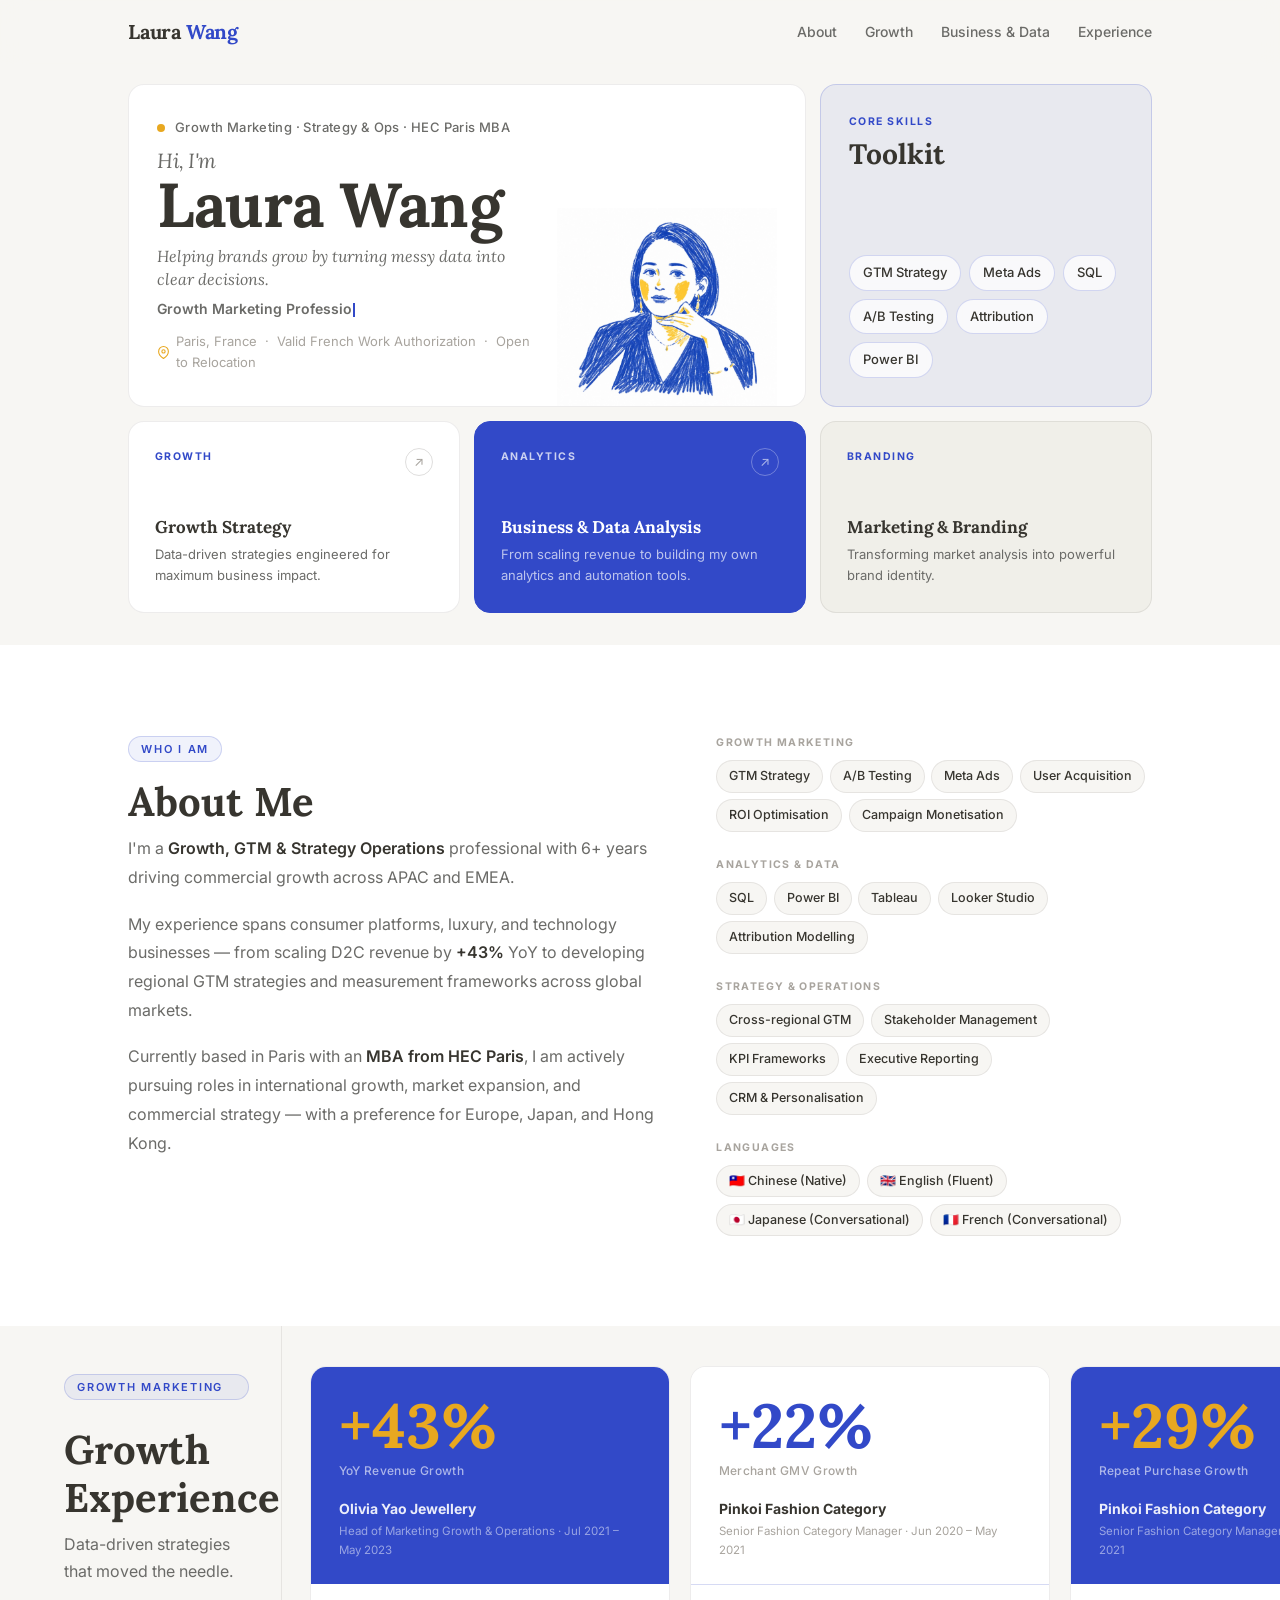
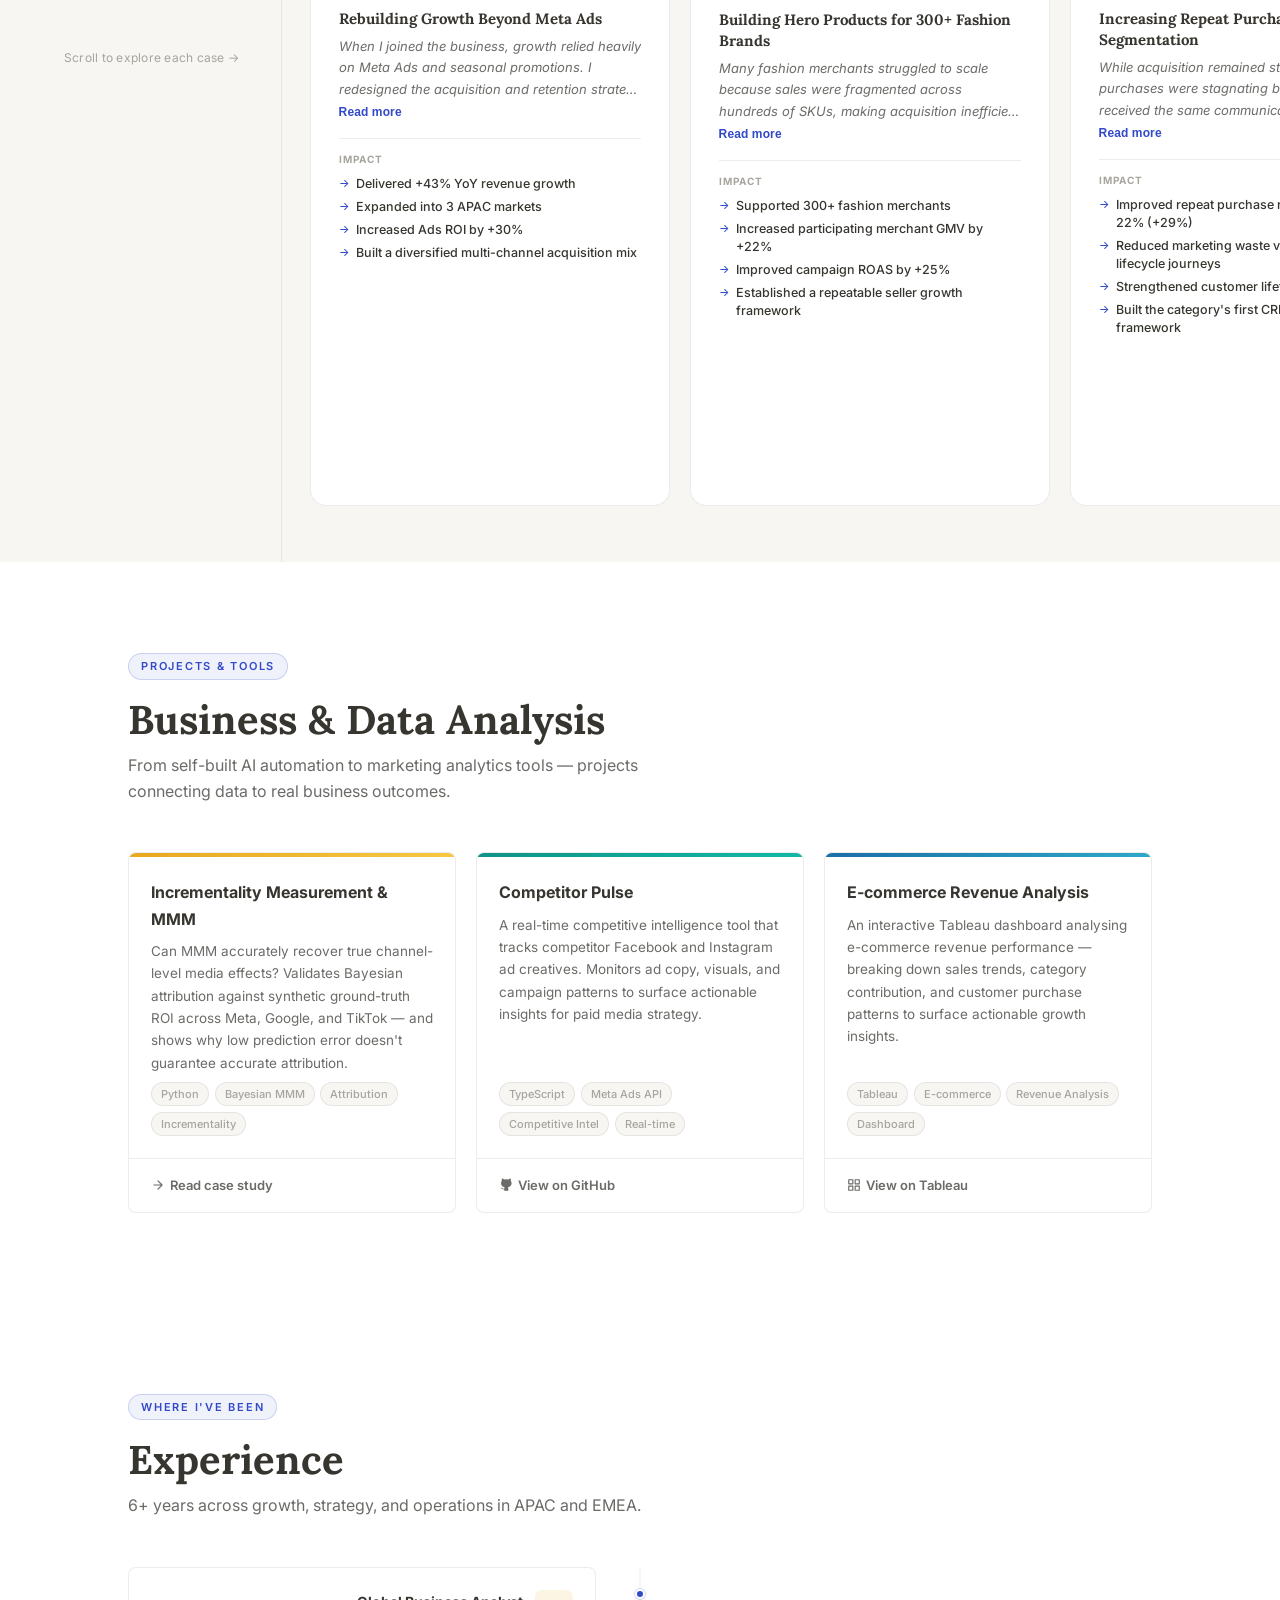
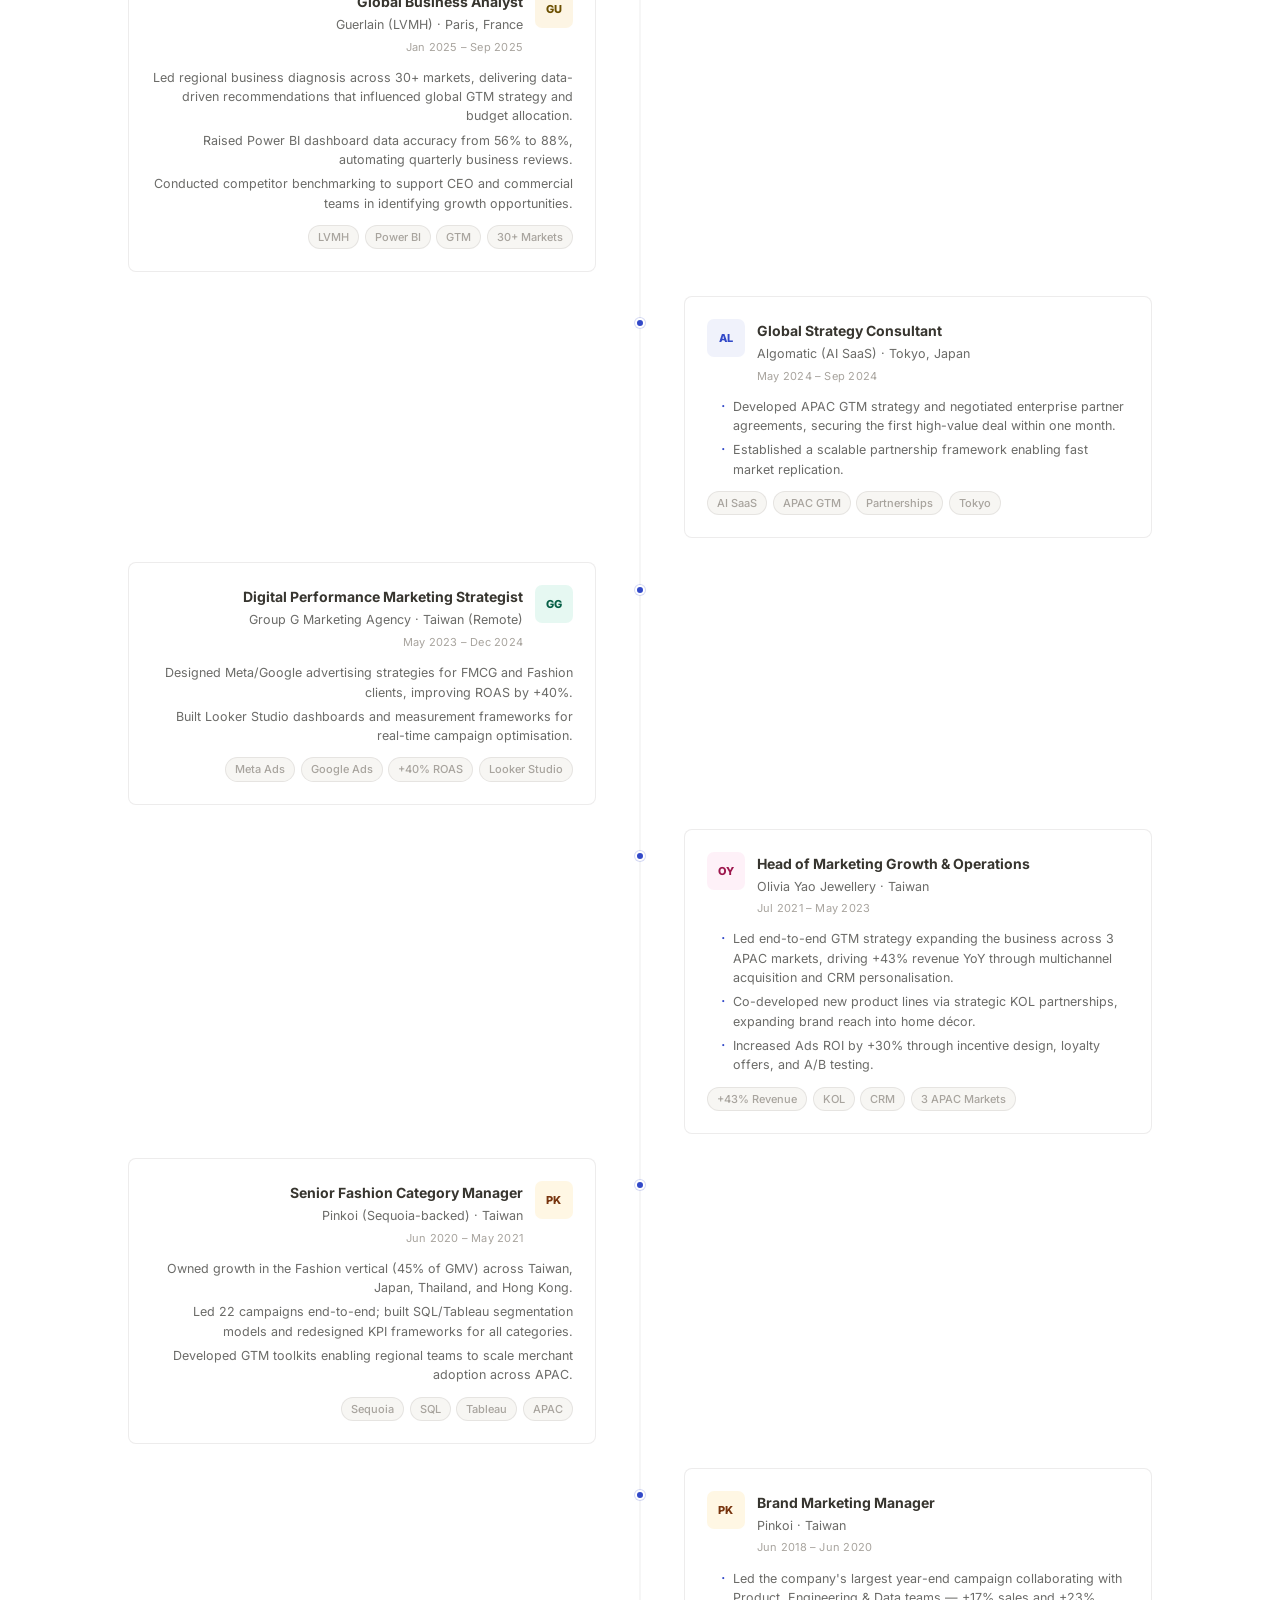
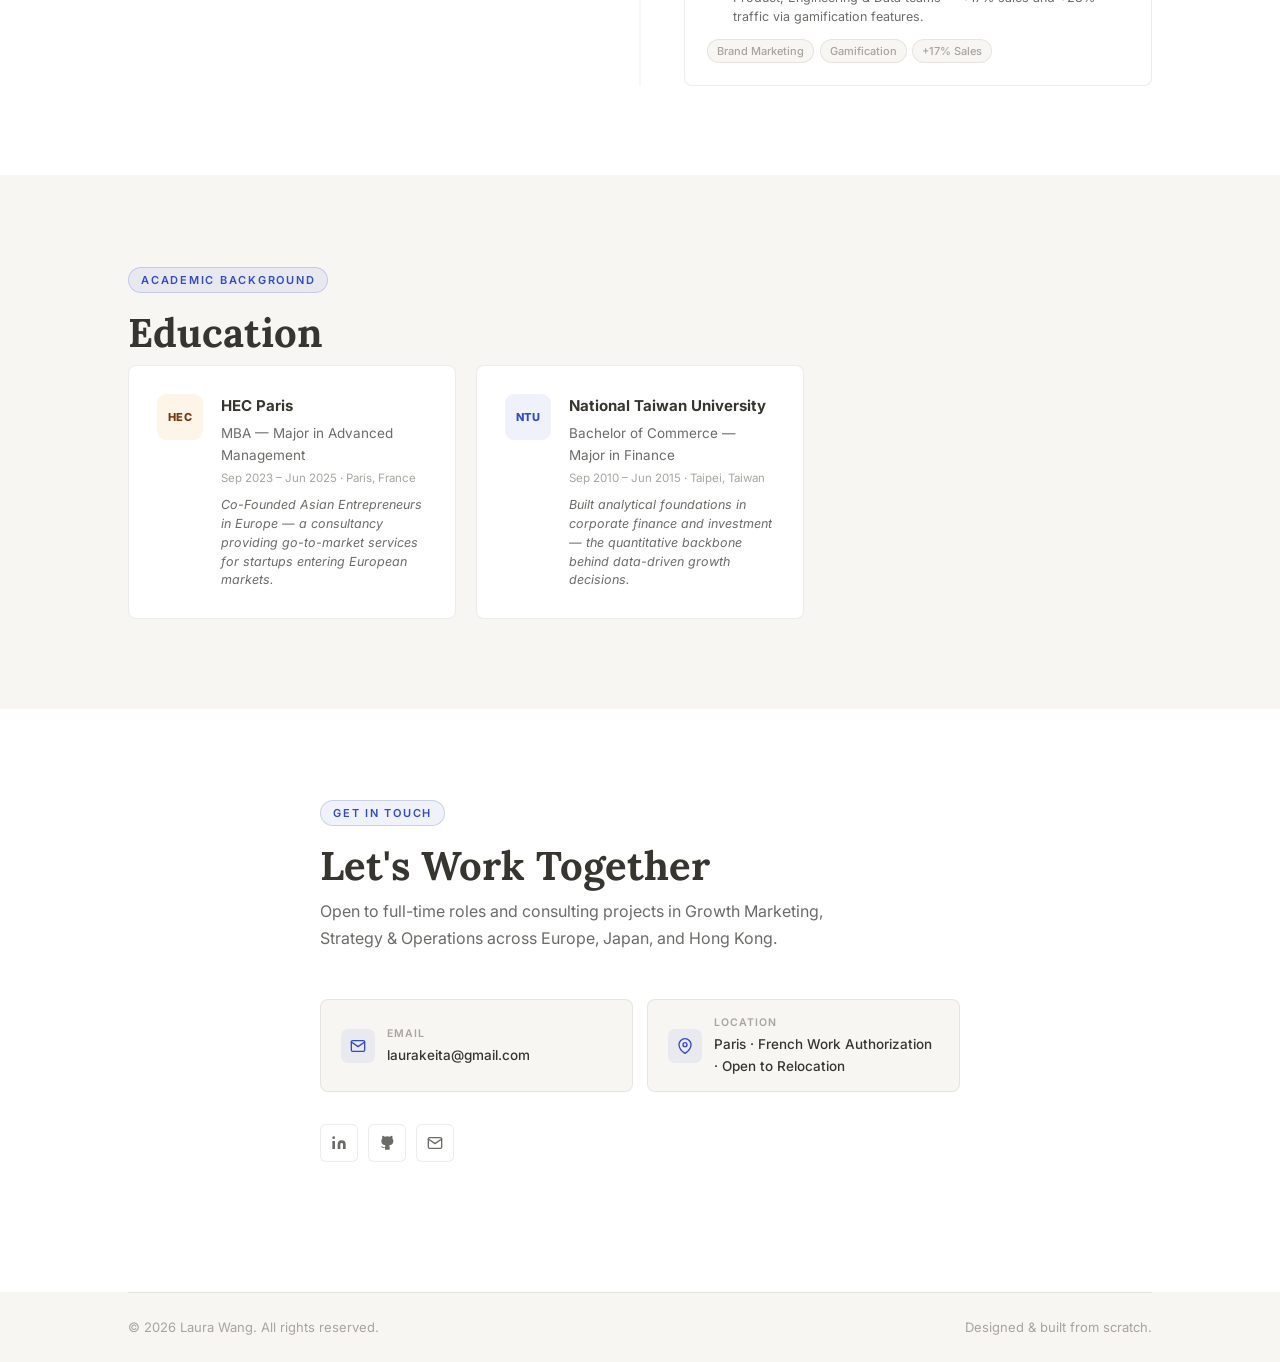
==== commit ae5da69a: "Add MMM case study page and link it from the project card Co-Authored-By: Claude Opus 5.5 <noreply@a" ====
--- a/index.html
+++ b/index.html
@@ -411,9 +411,9 @@
           </div>
         </div>
         <div class="project-footer">
-          <a href="https://github.com/laurakeita/meridian-mmm-attribution-validation" target="_blank" rel="noopener" class="btn-ghost">
-            <svg width="14" height="14" viewBox="0 0 24 24" fill="currentColor"><path d="M9 19c-5 1.5-5-2.5-7-3m14 6v-3.87a3.37 3.37 0 0 0-.94-2.61c3.14-.35 6.44-1.54 6.44-7A5.44 5.44 0 0 0 20 4.77 5.07 5.07 0 0 0 19.91 1S18.73.65 16 2.48a13.38 13.38 0 0 0-7 0C6.27.65 5.09 1 5.09 1A5.07 5.07 0 0 0 5 4.77a5.44 5.44 0 0 0-1.5 3.78c0 5.42 3.3 6.61 6.44 7A3.37 3.37 0 0 0 9 18.13V22"/></svg>
-            View on GitHub
+          <a href="mmm.html" class="btn-ghost">
+            <svg width="14" height="14" viewBox="0 0 24 24" fill="none" stroke="currentColor" stroke-width="2" stroke-linecap="round" stroke-linejoin="round"><path d="M5 12h14M12 5l7 7-7 7"/></svg>
+            Read case study
           </a>
         </div>
       </div>
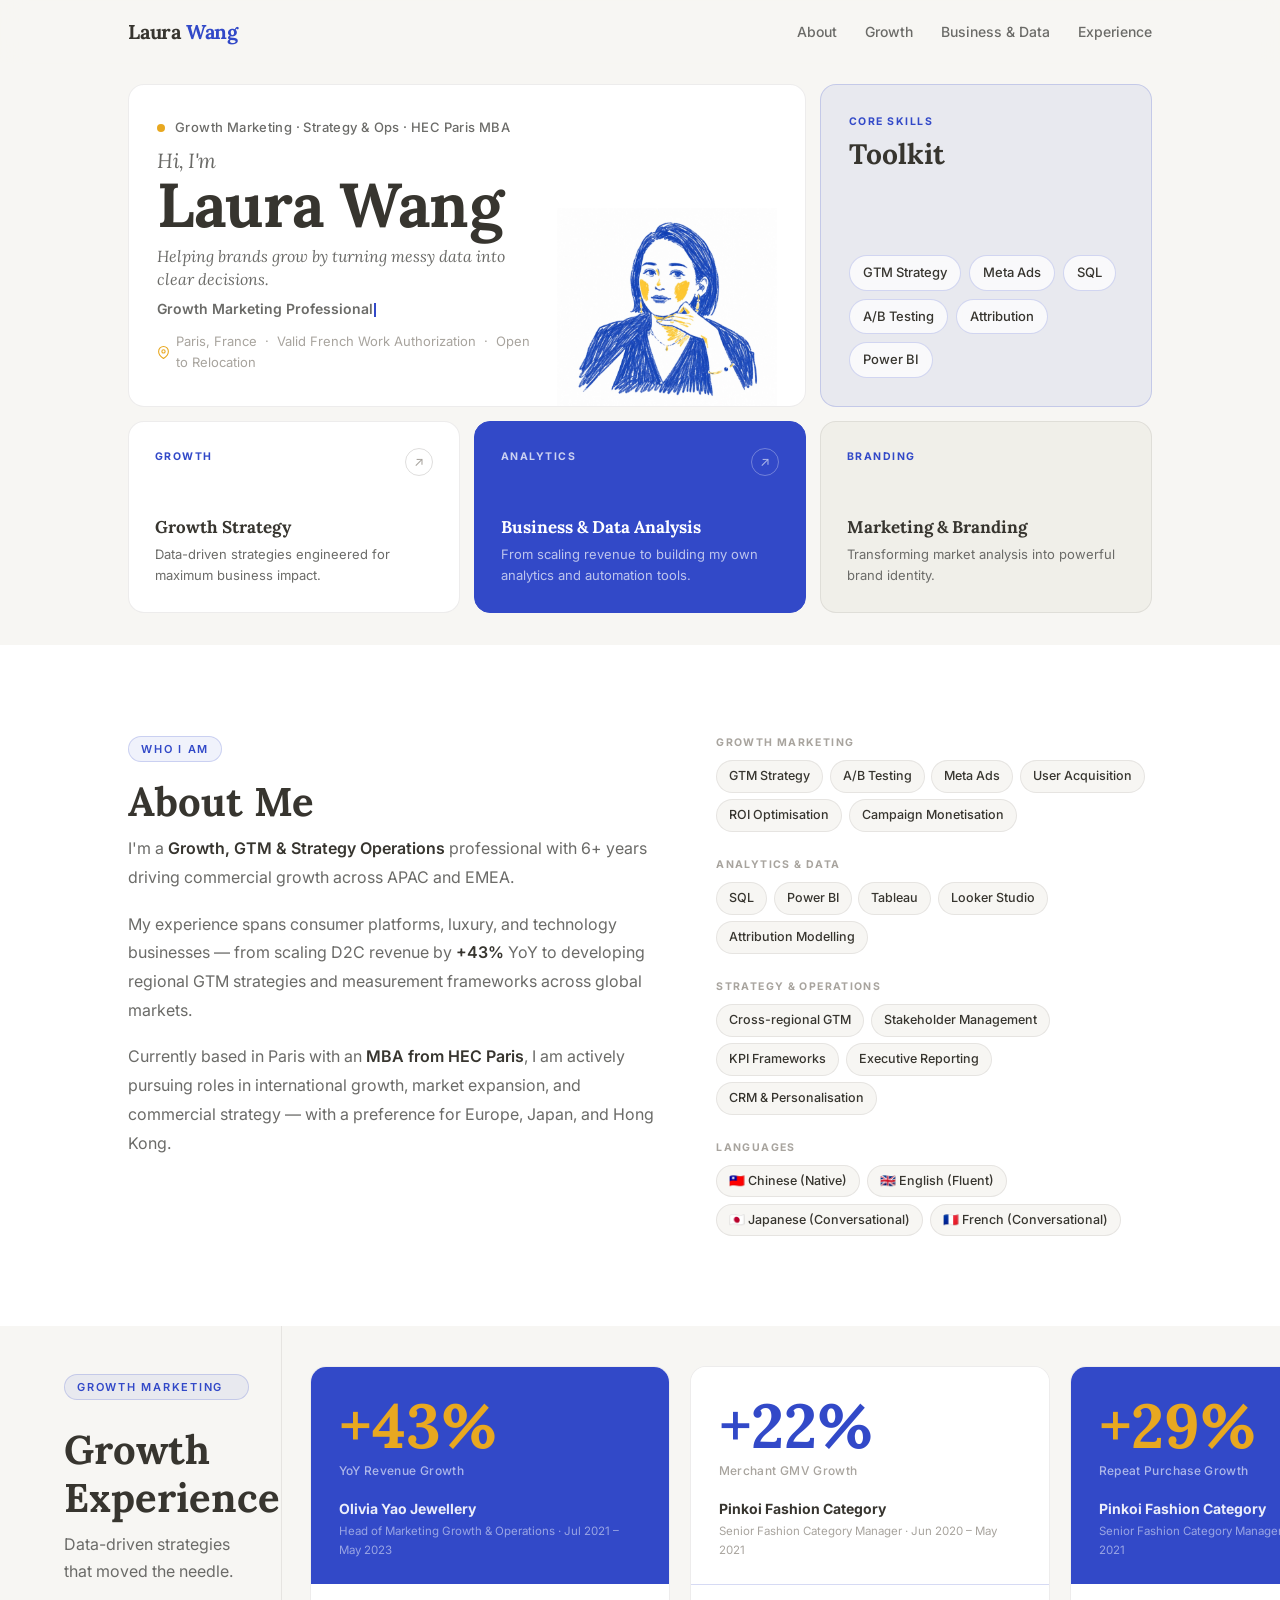
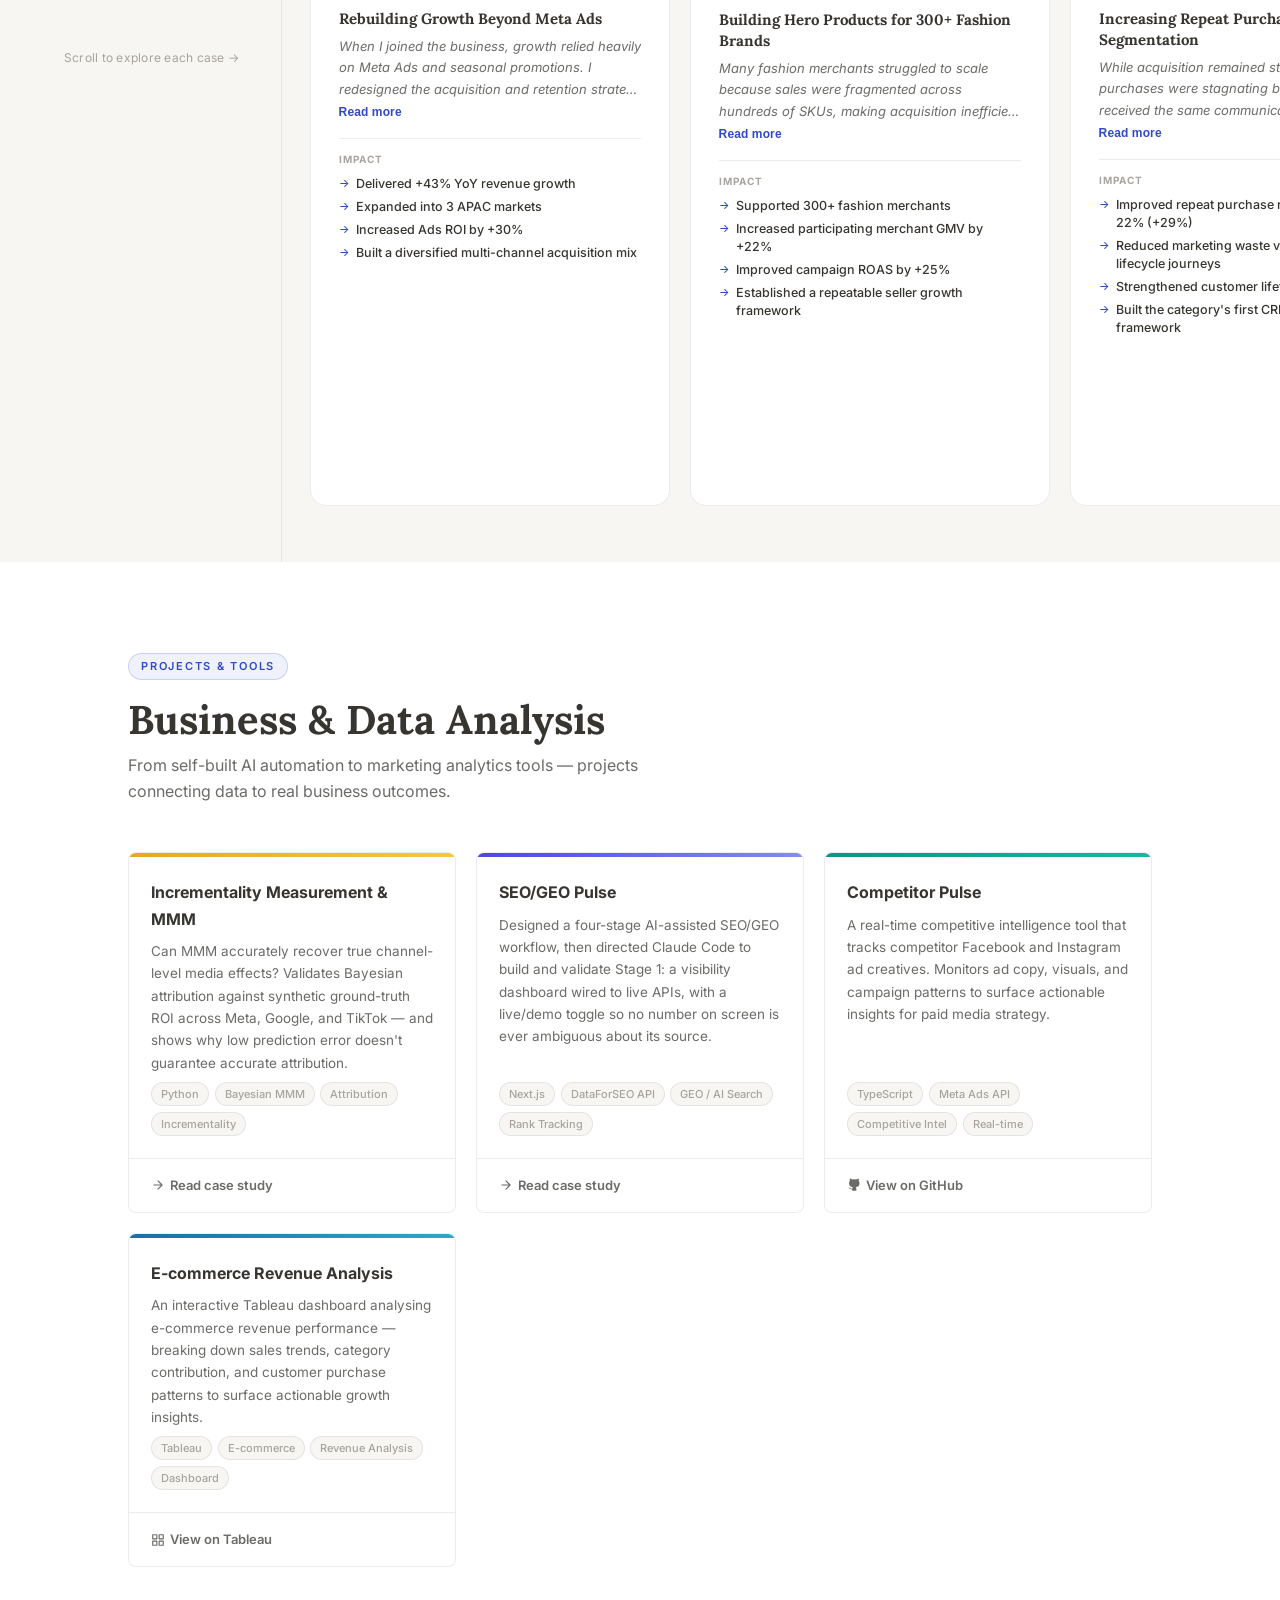
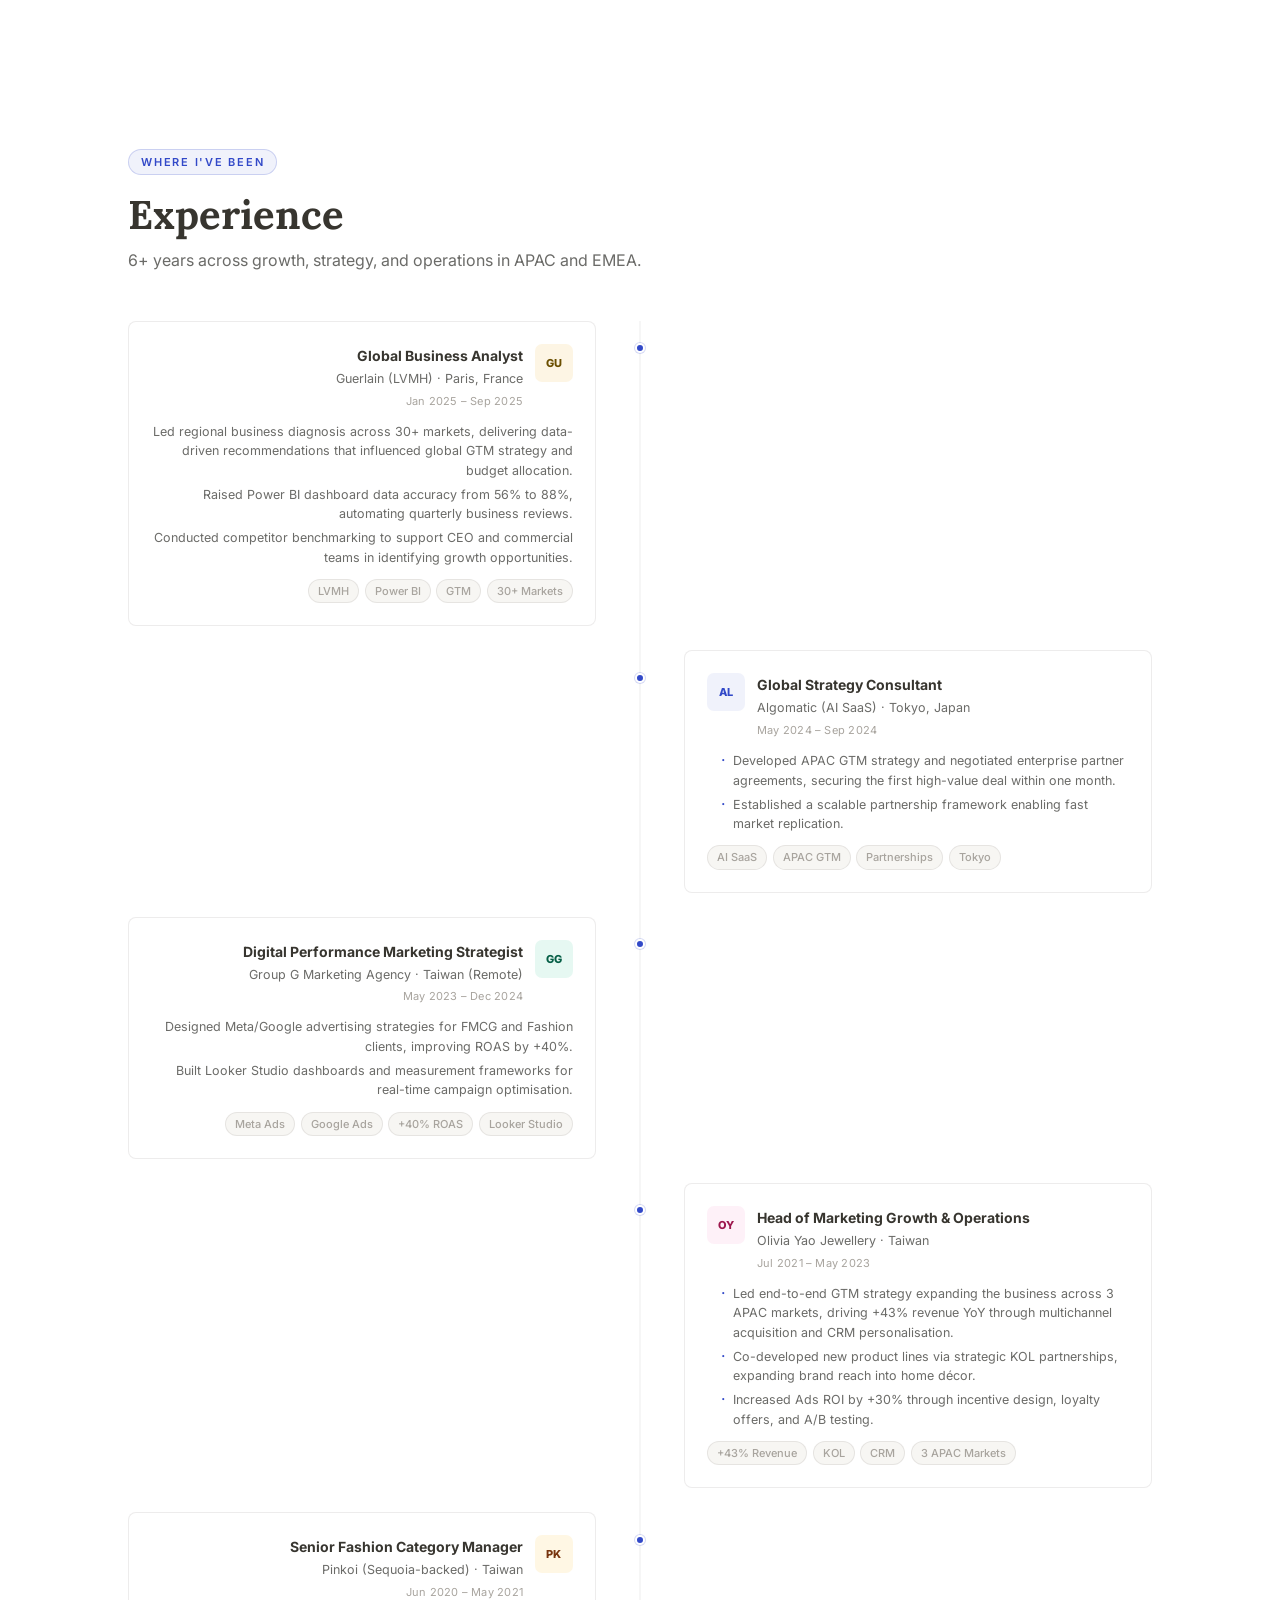
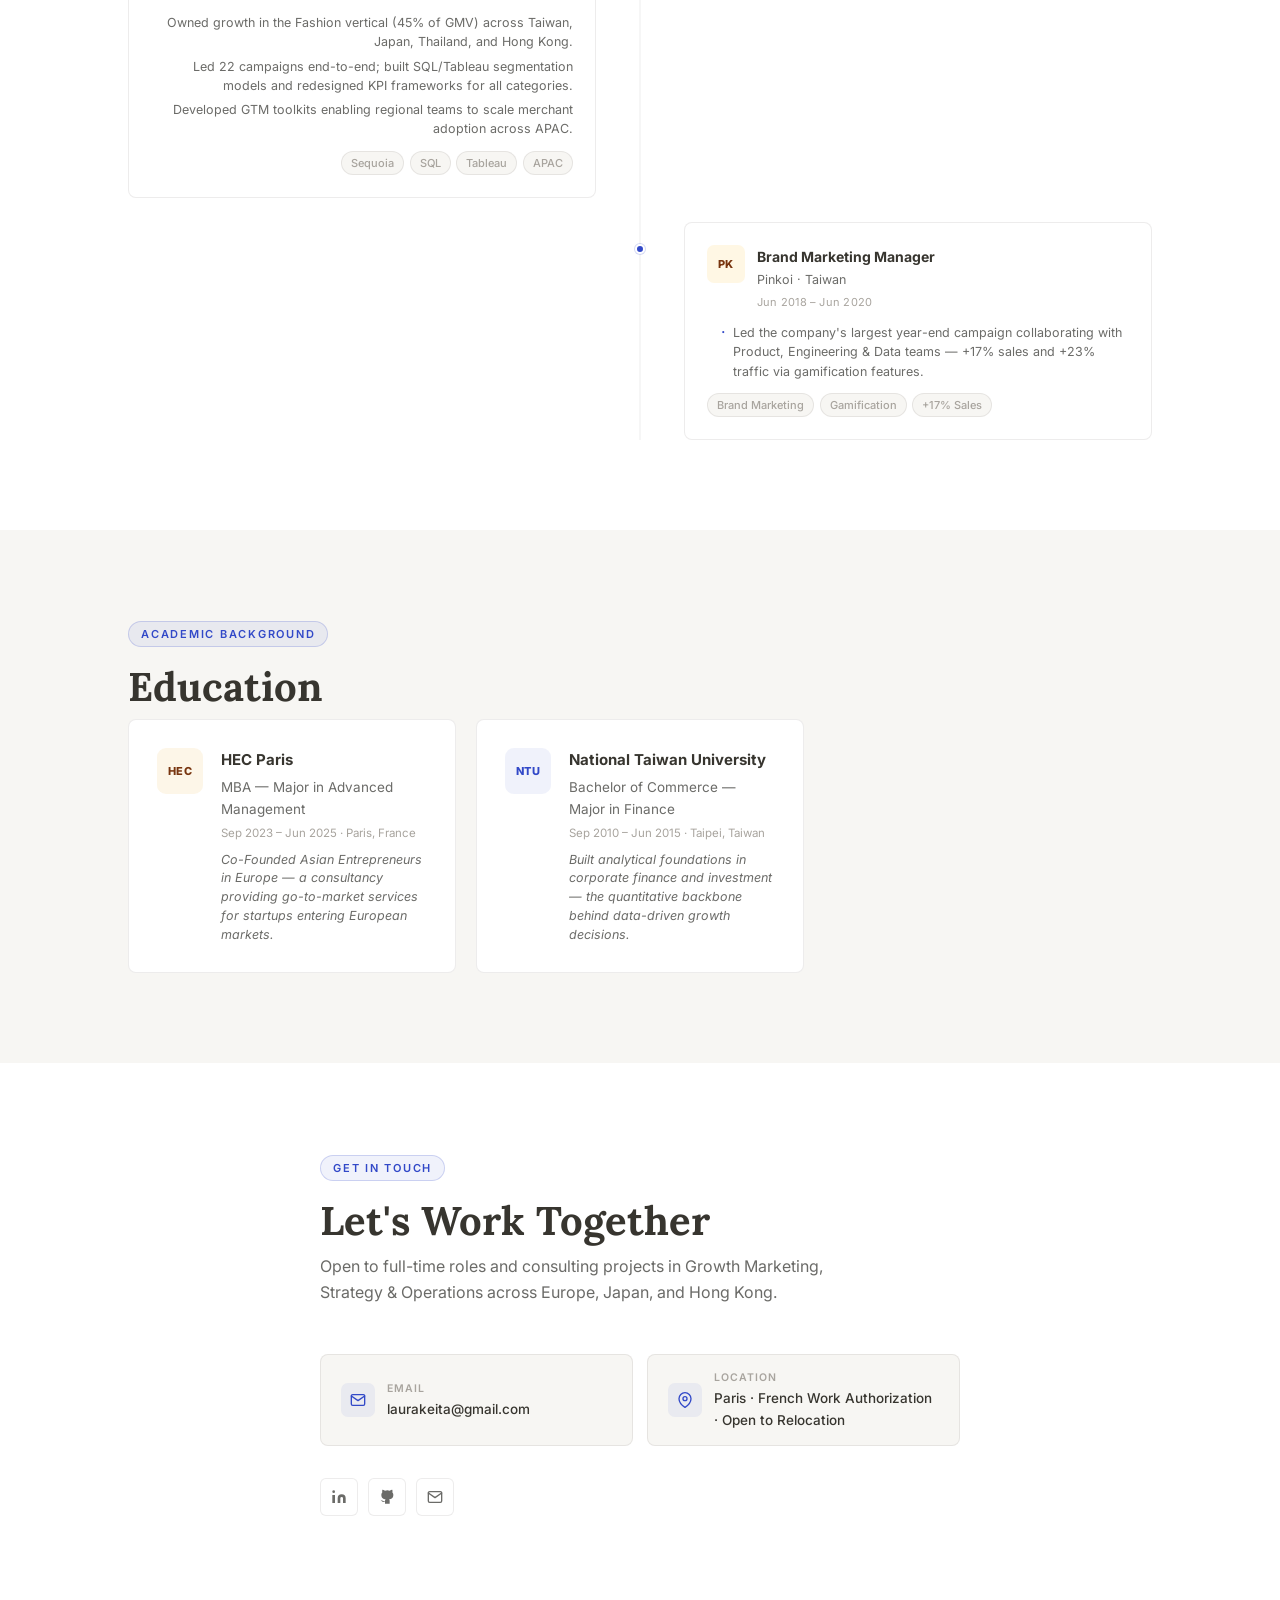
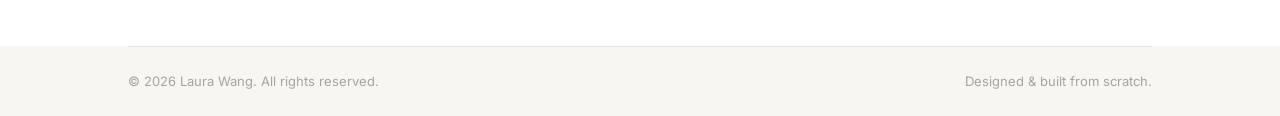
==== commit 145effd6: "Add SEO/GEO Pulse case study page and link it from the project card Includes the hero "Try the monit" ====
--- a/index.html
+++ b/index.html
@@ -419,6 +419,26 @@
       </div>
 
       <div class="project-card fade-in">
+        <div class="project-banner" style="background: linear-gradient(90deg, #4f46e5, #818cf8);"></div>
+        <div class="project-body">
+          <div class="project-name">SEO/GEO Pulse</div>
+          <p class="project-desc">Designed a four-stage AI-assisted SEO/GEO workflow, then directed Claude Code to build and validate Stage 1: a visibility dashboard wired to live APIs, with a live/demo toggle so no number on screen is ever ambiguous about its source.</p>
+          <div class="project-tags">
+            <span class="tag">Next.js</span>
+            <span class="tag">DataForSEO API</span>
+            <span class="tag">GEO / AI Search</span>
+            <span class="tag">Rank Tracking</span>
+          </div>
+        </div>
+        <div class="project-footer">
+          <a href="seo-geo-pulse.html" class="btn-ghost">
+            <svg width="14" height="14" viewBox="0 0 24 24" fill="none" stroke="currentColor" stroke-width="2" stroke-linecap="round" stroke-linejoin="round"><path d="M5 12h14M12 5l7 7-7 7"/></svg>
+            Read case study
+          </a>
+        </div>
+      </div>
+
+      <div class="project-card fade-in">
         <div class="project-banner" style="background: linear-gradient(90deg, #0d9488, #14b8a6);"></div>
         <div class="project-body">
           <div class="project-name">Competitor Pulse</div>
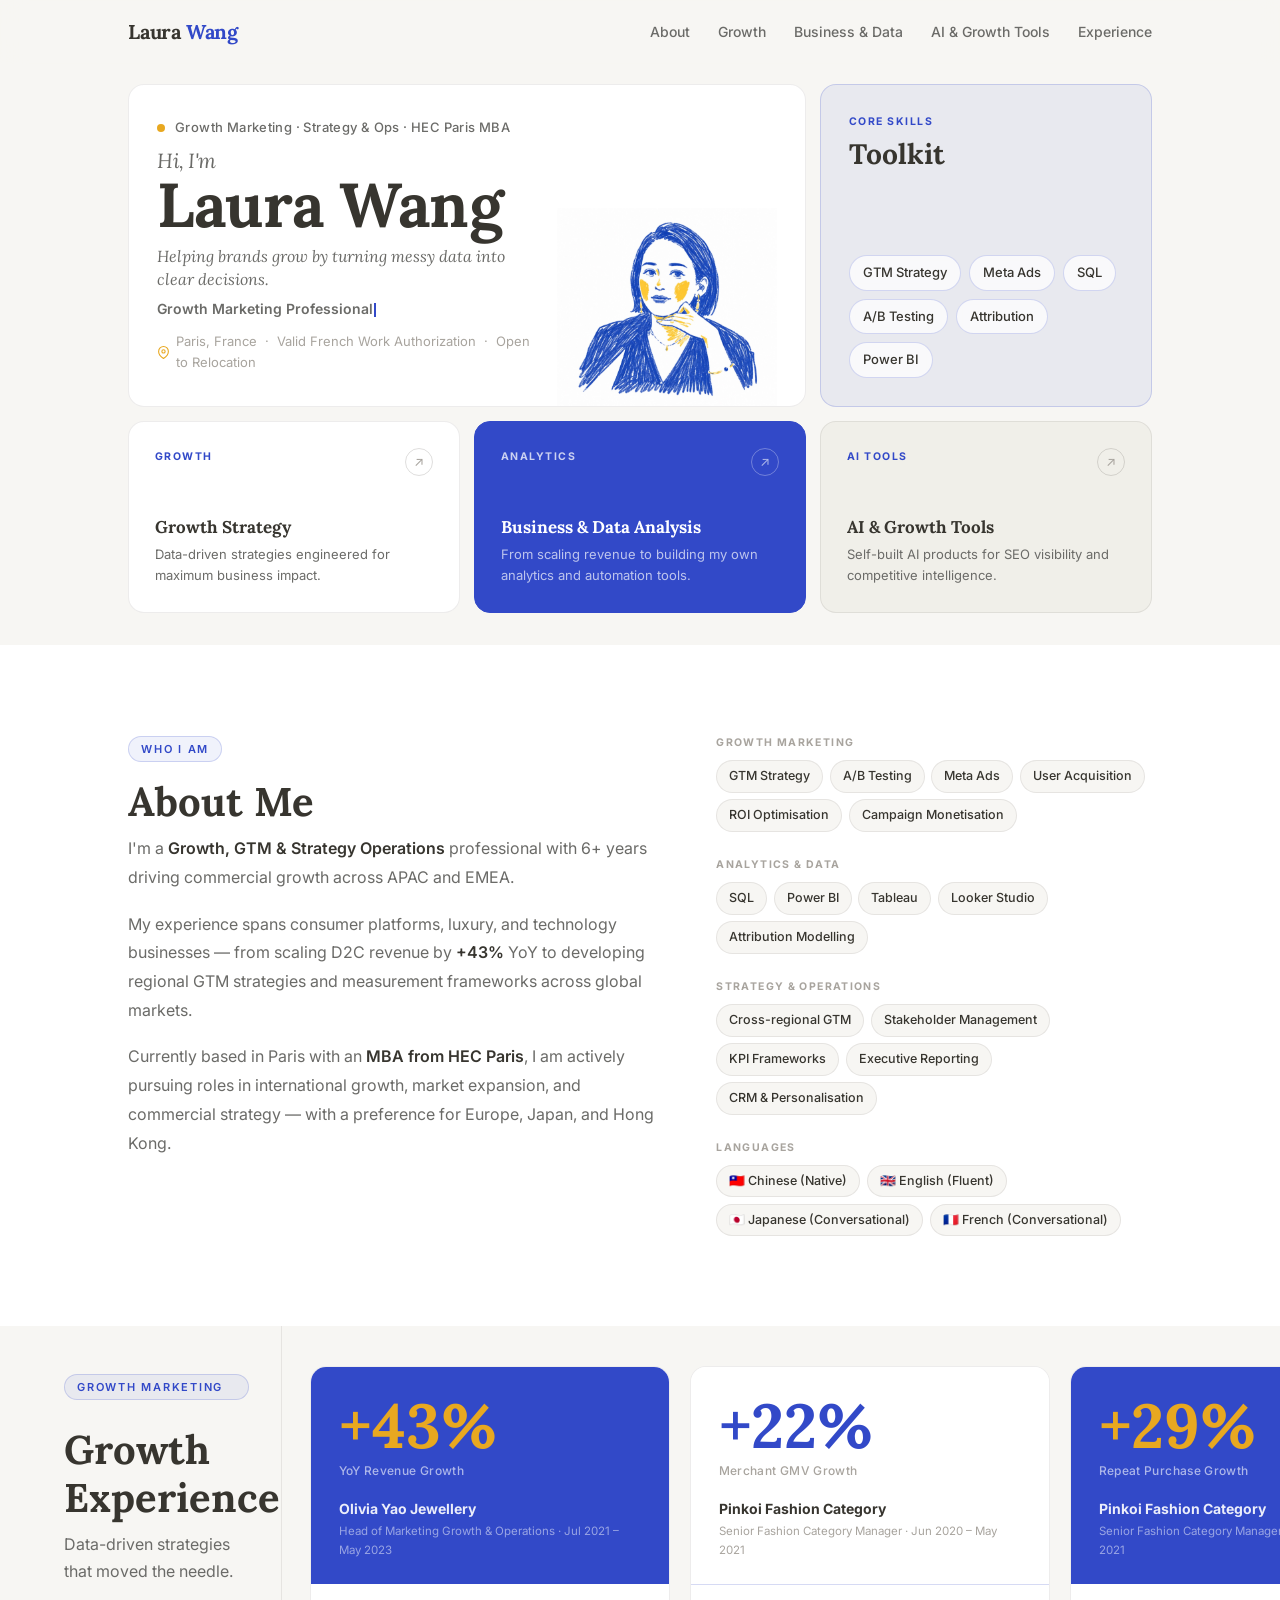
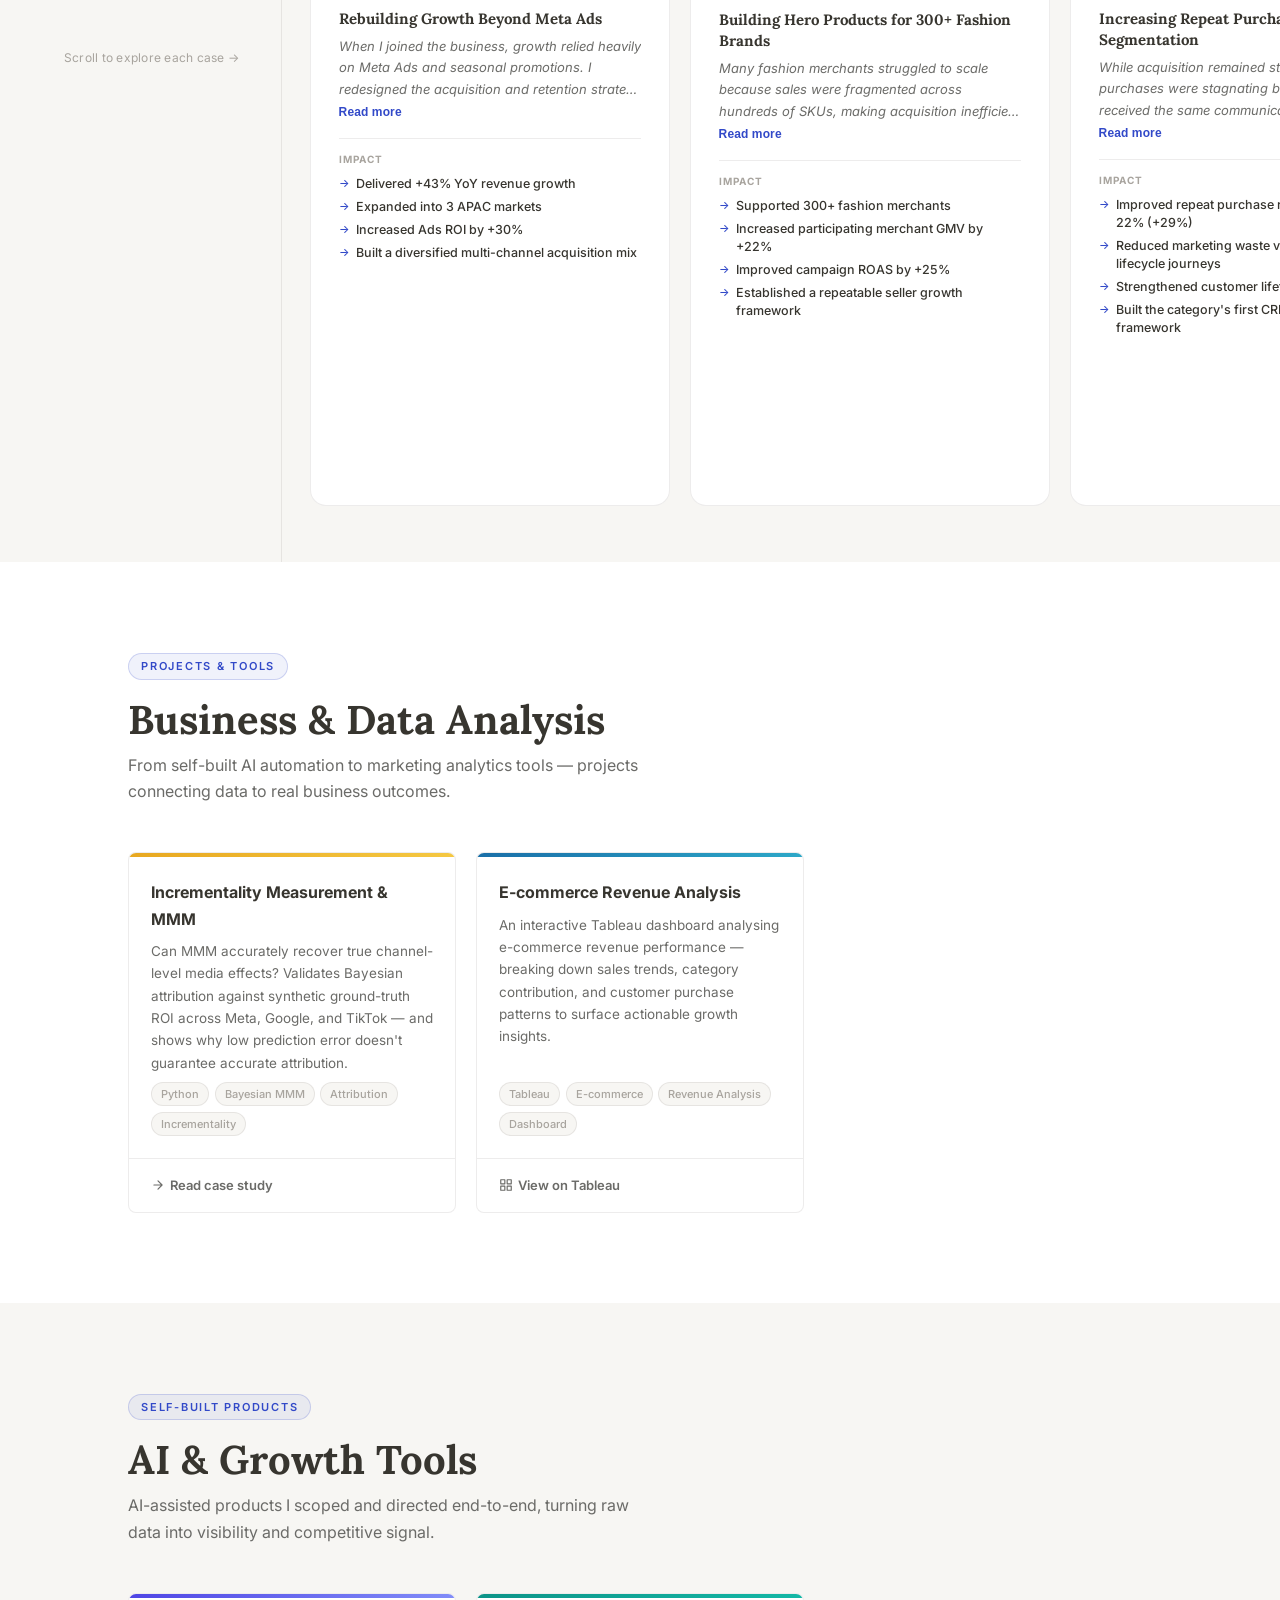
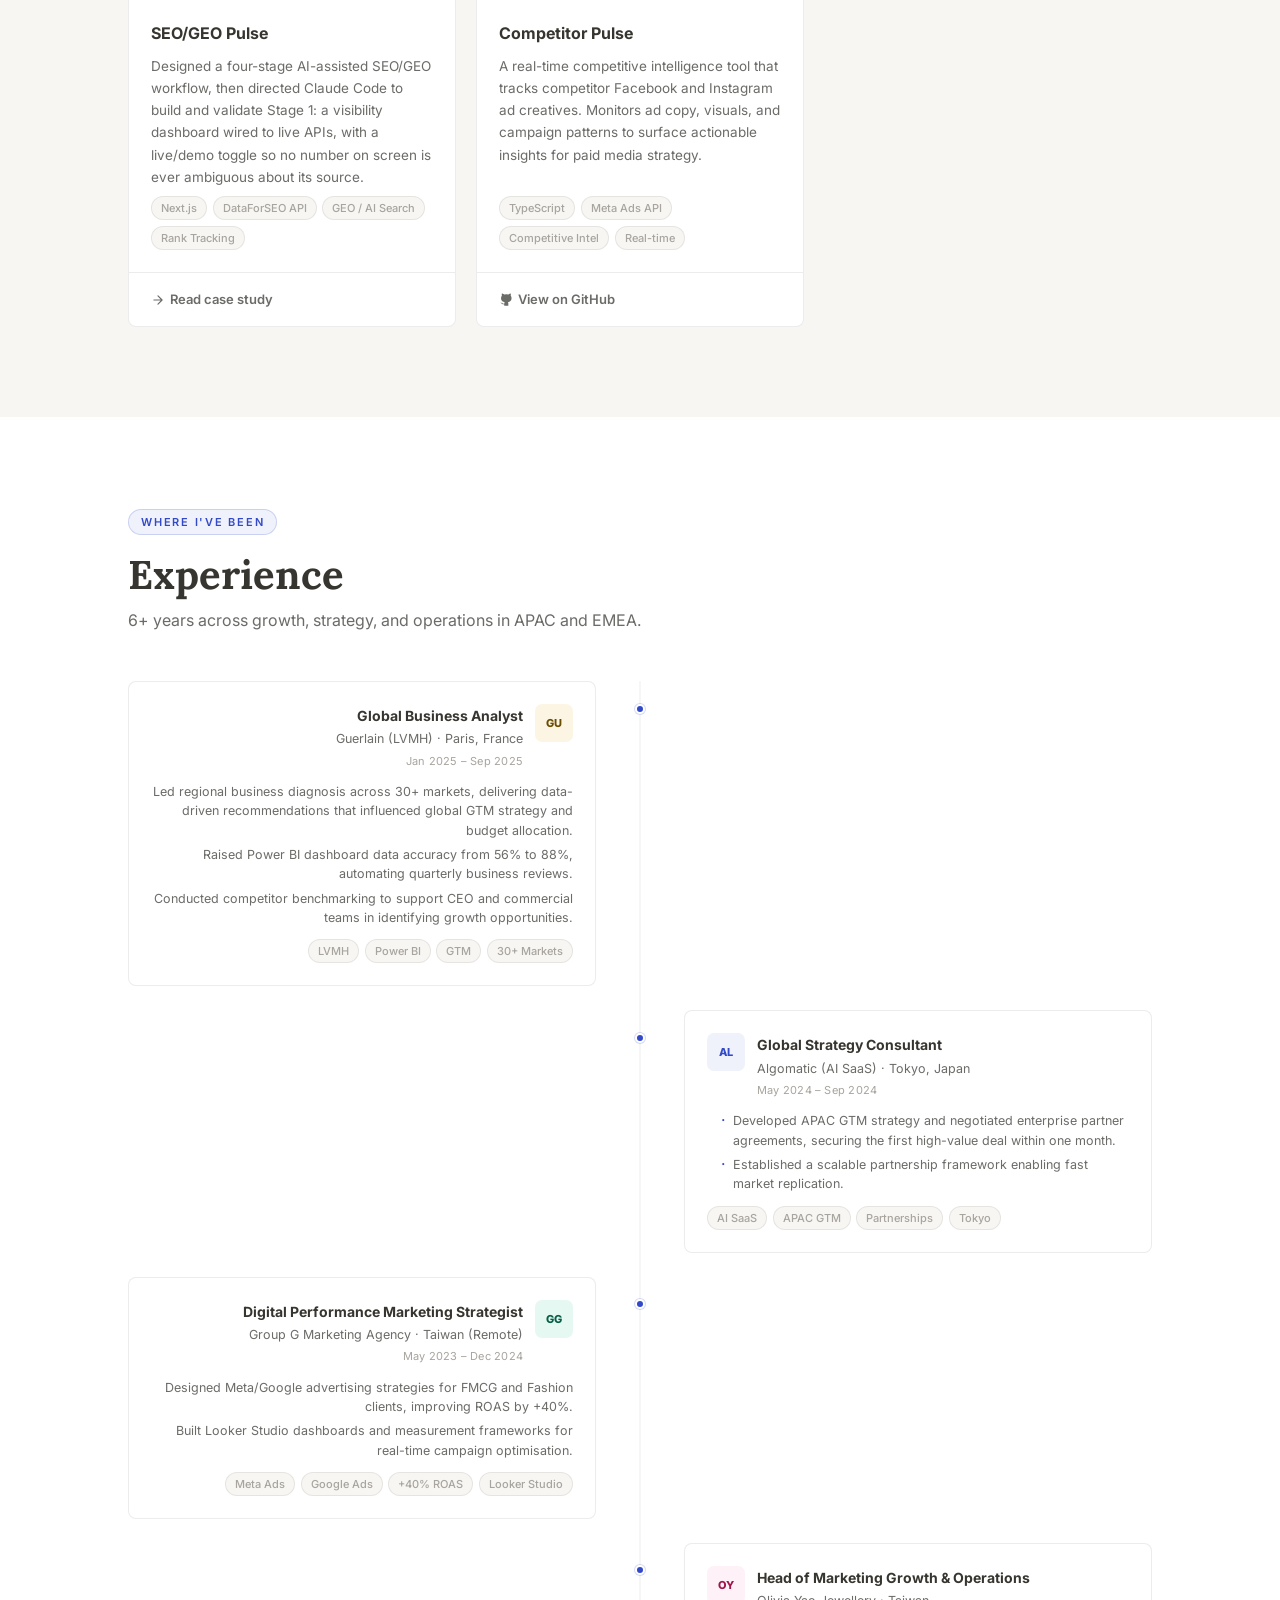
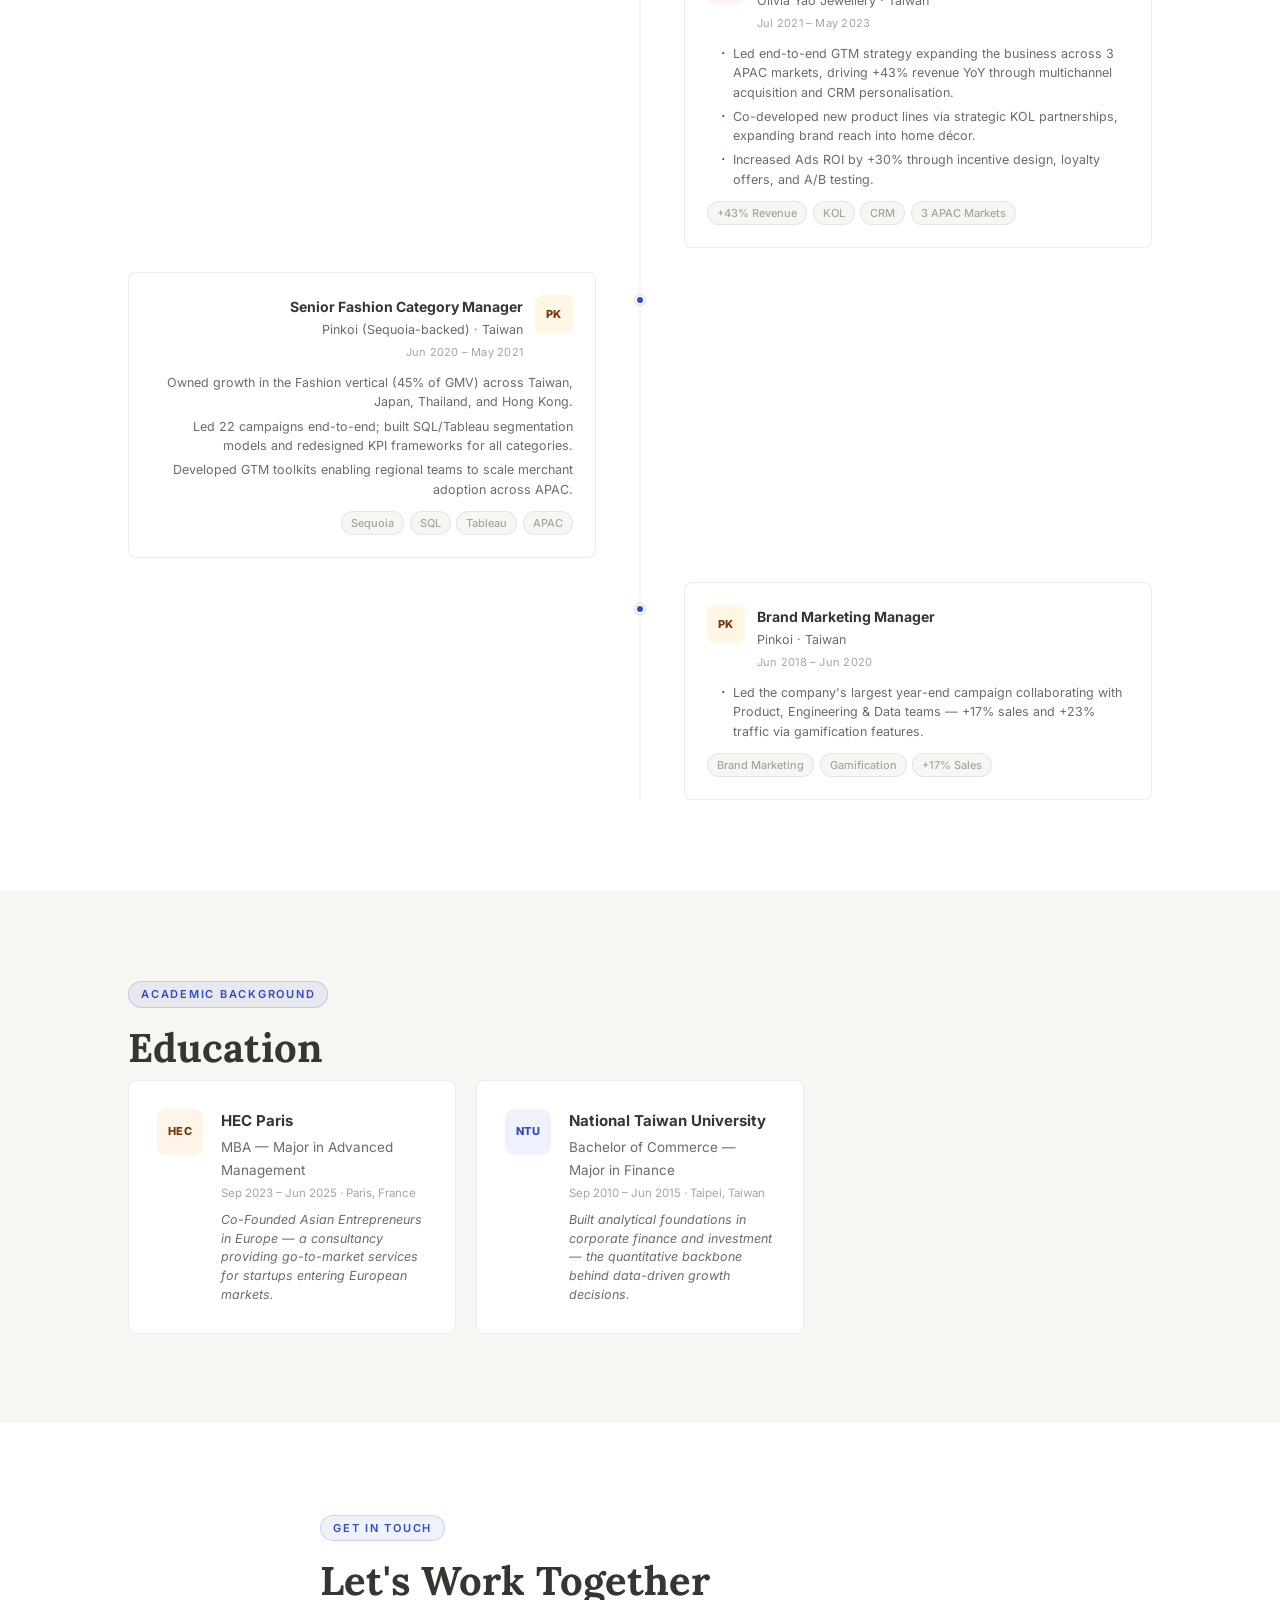
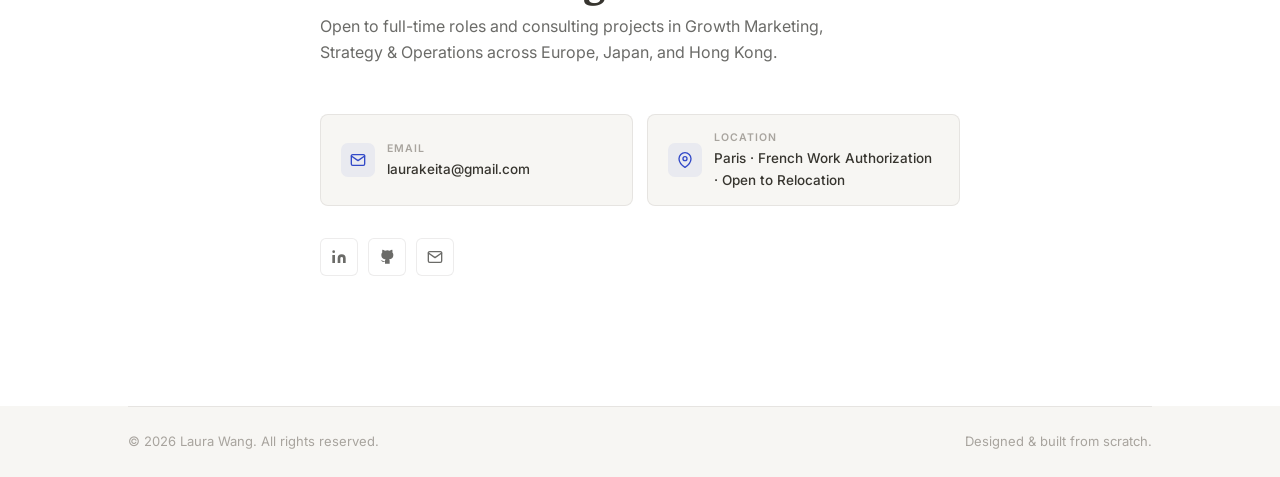
==== commit 61295d63: "Replace Marketing & Branding with AI & Growth Tools section; surface GitHub link on MMM case study M" ====
--- a/index.html
+++ b/index.html
@@ -68,6 +68,7 @@
       <li><a href="#about">About</a></li>
       <li><a href="#growth-experience">Growth</a></li>
       <li><a href="#business-analysis-portfolio">Business &amp; Data</a></li>
+      <li><a href="#ai-growth-tools">AI &amp; Growth Tools</a></li>
       <li><a href="#experience">Experience</a></li>
     </ul>
 <button class="hamburger" id="hamburger" aria-label="Toggle menu" aria-expanded="false">
@@ -80,6 +81,7 @@
   <a href="#about"                       class="mobile-link">About</a>
   <a href="#growth-experience"           class="mobile-link">Growth</a>
   <a href="#business-analysis-portfolio" class="mobile-link">Business &amp; Data</a>
+  <a href="#ai-growth-tools"             class="mobile-link">AI &amp; Growth Tools</a>
   <a href="#experience"                  class="mobile-link">Experience</a>
 </div>
 
@@ -161,18 +163,19 @@
         </div>
       </a>
 
-      <!-- Card E: Marketing & Branding — right -->
-      <div class="bento-card bento-e fade-in">
+      <!-- Card E: AI & Growth Tools — right -->
+      <a href="#ai-growth-tools" class="bento-card bento-e bento-clickable fade-in">
         <div class="bento-link-inner">
           <div class="bento-link-top">
-            <span class="bento-card-tag">Branding</span>
+            <span class="bento-card-tag">AI Tools</span>
+            <div class="bento-link-arrow">↗</div>
           </div>
           <div class="bento-link-bottom">
-            <h3 class="bento-link-title">Marketing &amp; Branding</h3>
-            <p class="bento-link-desc">Transforming market analysis into powerful brand identity.</p>
-          </div>
-        </div>
-      </div>
+            <h3 class="bento-link-title">AI &amp; Growth Tools</h3>
+            <p class="bento-link-desc">Self-built AI products for SEO visibility and competitive intelligence.</p>
+          </div>
+        </div>
+      </a>
 
     </div>
   </div>
@@ -419,6 +422,41 @@
       </div>
 
       <div class="project-card fade-in">
+        <div class="project-banner" style="background: linear-gradient(90deg, #1a6fa8, #2da8c8);"></div>
+        <div class="project-body">
+          <div class="project-name">E-commerce Revenue Analysis</div>
+          <p class="project-desc">An interactive Tableau dashboard analysing e-commerce revenue performance — breaking down sales trends, category contribution, and customer purchase patterns to surface actionable growth insights.</p>
+          <div class="project-tags">
+            <span class="tag">Tableau</span>
+            <span class="tag">E-commerce</span>
+            <span class="tag">Revenue Analysis</span>
+            <span class="tag">Dashboard</span>
+          </div>
+        </div>
+        <div class="project-footer">
+          <a href="https://public.tableau.com/app/profile/wan.hsuan.wang/viz/E-commerceanalysis_17259832251310/EcommerceRevenueAnalysis" target="_blank" rel="noopener" class="btn-ghost">
+            <svg width="14" height="14" viewBox="0 0 24 24" fill="none" stroke="currentColor" stroke-width="2" stroke-linecap="round" stroke-linejoin="round"><rect x="3" y="3" width="7" height="7"/><rect x="14" y="3" width="7" height="7"/><rect x="14" y="14" width="7" height="7"/><rect x="3" y="14" width="7" height="7"/></svg>
+            View on Tableau
+          </a>
+        </div>
+      </div>
+
+    </div>
+  </div>
+</section>
+
+<!-- ===================================================
+     AI & GROWTH TOOLS
+     =================================================== -->
+<section id="ai-growth-tools" class="section" style="background:var(--bg);">
+  <div class="container">
+    <span class="section-tag fade-in">Self-Built Products</span>
+    <h2 class="section-title fade-in">AI &amp; Growth Tools</h2>
+    <p class="section-subtitle fade-in">AI-assisted products I scoped and directed end-to-end, turning raw data into visibility and competitive signal.</p>
+
+    <div class="projects-grid">
+
+      <div class="project-card fade-in">
         <div class="project-banner" style="background: linear-gradient(90deg, #4f46e5, #818cf8);"></div>
         <div class="project-body">
           <div class="project-name">SEO/GEO Pulse</div>
@@ -456,72 +494,6 @@
             View on GitHub
           </a>
         </div>
-      </div>
-
-      <div class="project-card fade-in">
-        <div class="project-banner" style="background: linear-gradient(90deg, #1a6fa8, #2da8c8);"></div>
-        <div class="project-body">
-          <div class="project-name">E-commerce Revenue Analysis</div>
-          <p class="project-desc">An interactive Tableau dashboard analysing e-commerce revenue performance — breaking down sales trends, category contribution, and customer purchase patterns to surface actionable growth insights.</p>
-          <div class="project-tags">
-            <span class="tag">Tableau</span>
-            <span class="tag">E-commerce</span>
-            <span class="tag">Revenue Analysis</span>
-            <span class="tag">Dashboard</span>
-          </div>
-        </div>
-        <div class="project-footer">
-          <a href="https://public.tableau.com/app/profile/wan.hsuan.wang/viz/E-commerceanalysis_17259832251310/EcommerceRevenueAnalysis" target="_blank" rel="noopener" class="btn-ghost">
-            <svg width="14" height="14" viewBox="0 0 24 24" fill="none" stroke="currentColor" stroke-width="2" stroke-linecap="round" stroke-linejoin="round"><rect x="3" y="3" width="7" height="7"/><rect x="14" y="3" width="7" height="7"/><rect x="14" y="14" width="7" height="7"/><rect x="3" y="14" width="7" height="7"/></svg>
-            View on Tableau
-          </a>
-        </div>
-      </div>
-
-    </div>
-  </div>
-</section>
-
-<!-- ===================================================
-     MARKETING & BRANDING
-     =================================================== -->
-<section id="branding-portfolio" class="section" style="display:none;">
-  <div class="container">
-    <span class="section-tag fade-in">Portfolio</span>
-    <h2 class="section-title fade-in">Marketing &amp; Branding</h2>
-    <p class="section-subtitle fade-in">Transforming market analysis into powerful brand identity — click any project to explore the full case.</p>
-
-    <!-- Editorial collage: 3 project images + 2 decorative -->
-    <div class="brand-collage fade-in">
-
-      <!-- CENTER — portrait 3:4 · PROJECT (0) · Olivia Yao Jewellery -->
-      <div class="bci bci-0 bci-project" data-brand-index="0"
-           style="background:linear-gradient(145deg,#e8d5b7 0%,#c49050 38%,#8b6820 68%,#5c420e 100%);"
-           role="button" tabindex="0" aria-label="View Olivia Yao Jewellery project">
-      </div>
-
-      <!-- TOP-LEFT — landscape 4:3 · DECORATIVE -->
-      <div class="bci bci-1 bci-deco"
-           style="background:linear-gradient(145deg,#f0ede8 0%,#e0d6c8 50%,#c5b8a5 100%);"
-           aria-hidden="true">
-      </div>
-
-      <!-- TOP-RIGHT — square 1:1 · PROJECT (1) · KOL Campaigns -->
-      <div class="bci bci-2 bci-project" data-brand-index="1"
-           style="background:linear-gradient(145deg,#f5e8e2 0%,#d9b5a0 45%,#a37060 100%);"
-           role="button" tabindex="0" aria-label="View KOL Campaign Creatives project">
-      </div>
-
-      <!-- BOTTOM-LEFT — portrait 5:7 · PROJECT (2) · Pinkoi Campaign -->
-      <div class="bci bci-3 bci-project" data-brand-index="2"
-           style="background:linear-gradient(145deg,#dce8e3 0%,#adc8bf 45%,#6e9f94 100%);"
-           role="button" tabindex="0" aria-label="View Pinkoi Year-End Campaign project">
-      </div>
-
-      <!-- BOTTOM-RIGHT — tall portrait 2:3 · DECORATIVE -->
-      <div class="bci bci-4 bci-deco"
-           style="background:linear-gradient(145deg,#2c2418 0%,#5a4020 40%,#8a6032 72%,#b08050 100%);"
-           aria-hidden="true">
       </div>
 
     </div>
@@ -764,24 +736,6 @@
   </div>
 </footer>
 
-<!-- ===================================================
-     BRANDING MODAL
-     =================================================== -->
-<div id="modal-overlay" class="modal-overlay" role="dialog" aria-modal="true" aria-labelledby="modal-title-el">
-  <div class="modal-box">
-    <button class="modal-close" id="modal-close" aria-label="Close">
-      <svg width="14" height="14" viewBox="0 0 24 24" fill="none" stroke="currentColor" stroke-width="2.5" stroke-linecap="round" stroke-linejoin="round"><line x1="18" y1="6" x2="6" y2="18"/><line x1="6" y1="6" x2="18" y2="18"/></svg>
-    </button>
-    <div class="modal-img" id="modal-img"></div>
-    <div class="modal-body-content">
-      <span class="modal-tag" id="modal-tag-el"></span>
-      <h3 class="modal-title-heading" id="modal-title-el"></h3>
-      <p class="modal-desc" id="modal-desc-el"></p>
-      <div class="modal-tags-row" id="modal-tags-row"></div>
-    </div>
-  </div>
-</div>
-
 <script src="js/main.js"></script>
 </body>
 </html>
--- a/css/style.css
+++ b/css/style.css
@@ -1543,231 +1543,11 @@
 }
 
 /* ============================================================
-   MARKETING & BRANDING — EDITORIAL COLLAGE
-   ============================================================ */
-.brand-collage {
-  position: relative;
-  min-height: 540px;
-  margin-top: 0.5rem;
-}
-
-/* All tiles: flat, square corners, no shadow */
-.bci {
-  position: absolute;
-  border-radius: 0;
-  overflow: hidden;
-}
-
-/* 3 project images: clickable with hover dim */
-.bci-project {
-  cursor: pointer;
-  transition: filter 0.3s ease;
-}
-.bci-project:hover { filter: brightness(0.8); }
-
-/* 2 decorative images: purely visual, no interaction */
-.bci-deco {
-  cursor: default;
-  pointer-events: none;
-}
-
-/* ── Positions & aspect ratios (deliberately inconsistent) ── */
-
-/* CENTER anchor — portrait 3:4 */
-.bci-0 {
-  width: clamp(220px, 27%, 310px);
-  aspect-ratio: 3/4;
-  left: 50%;
-  top: 60px;
-  transform: translateX(-50%);
-  z-index: 3;
-}
-
-/* Top-left — landscape 4:3  (decorative) */
-.bci-1 {
-  width: clamp(148px, 17%, 192px);
-  aspect-ratio: 4/3;
-  top: 0;
-  left: 2%;
-  z-index: 2;
-}
-
-/* Top-right — square 1:1  (project) */
-.bci-2 {
-  width: clamp(126px, 14%, 160px);
-  aspect-ratio: 1/1;
-  top: 16px;
-  right: 3%;
-  z-index: 2;
-}
-
-/* Bottom-left — portrait 5:7  (project) */
-.bci-3 {
-  width: clamp(136px, 17%, 190px);
-  aspect-ratio: 5/7;
-  bottom: 18px;
-  left: 5%;
-  z-index: 2;
-}
-
-/* Bottom-right — tall portrait 2:3  (decorative) */
-.bci-4 {
-  width: clamp(106px, 12%, 136px);
-  aspect-ratio: 2/3;
-  bottom: 26px;
-  right: 2%;
-  z-index: 2;
-}
-
-/* ── Branding: fit entire section on one screen (short viewports) ── */
-@media (max-height: 750px) {
-  #branding-portfolio {
-    padding: 1.5rem 0 1rem;
-  }
-  #branding-portfolio .section-subtitle {
-    margin-bottom: 1.5rem;
-  }
-  .brand-collage {
-    min-height: 340px;
-  }
-  .bci-0 {
-    width: clamp(140px, 17%, 195px);
-    top: 36px;
-  }
-  .bci-1 {
-    width: clamp(95px, 11%, 122px);
-  }
-  .bci-2 {
-    width: clamp(80px, 9%, 100px);
-    top: 10px;
-  }
-  .bci-3 {
-    width: clamp(88px, 11%, 120px);
-    bottom: 10px;
-  }
-  .bci-4 {
-    width: clamp(68px, 8%, 86px);
-    bottom: 14px;
-  }
-}
-
-/* ============================================================
-   BRANDING MODAL
-   ============================================================ */
-.modal-overlay {
-  position: fixed;
-  inset: 0;
-  background: rgba(0,0,0,0.55);
-  backdrop-filter: blur(5px);
-  -webkit-backdrop-filter: blur(5px);
-  z-index: 200;
-  display: flex;
-  align-items: center;
-  justify-content: center;
-  padding: 1.5rem;
-  opacity: 0;
-  pointer-events: none;
-  transition: opacity 0.25s ease;
-}
-
-.modal-overlay.open {
-  opacity: 1;
-  pointer-events: all;
-}
-
-.modal-box {
-  background: var(--bg-white);
-  border-radius: 16px;
-  max-width: 660px;
-  width: 100%;
-  max-height: 90vh;
-  overflow-y: auto;
-  position: relative;
-  box-shadow: 0 30px 70px rgba(0,0,0,0.22);
-  transform: translateY(20px) scale(0.97);
-  transition: transform 0.28s ease;
-}
-
-.modal-overlay.open .modal-box {
-  transform: translateY(0) scale(1);
-}
-
-.modal-close {
-  position: absolute;
-  top: 1rem;
-  right: 1rem;
-  width: 32px;
-  height: 32px;
-  border-radius: 50%;
-  border: 1px solid var(--border);
-  background: var(--bg);
-  color: var(--text-light);
-  display: flex;
-  align-items: center;
-  justify-content: center;
-  cursor: pointer;
-  z-index: 1;
-  transition: border-color var(--transition), color var(--transition);
-}
-
-.modal-close:hover {
-  border-color: var(--border-med);
-  color: var(--text);
-}
-
-.modal-img {
-  height: 260px;
-  border-radius: 12px 12px 0 0;
-}
-
-.modal-body-content {
-  padding: 1.75rem;
-}
-
-.modal-tag {
-  display: inline-block;
-  font-size: 10.5px;
-  font-weight: 700;
-  letter-spacing: 0.14em;
-  text-transform: uppercase;
-  color: var(--blue);
-  background: var(--blue-light);
-  border: 1px solid var(--blue-border);
-  border-radius: var(--radius-pill);
-  padding: 3px 11px;
-  margin-bottom: 0.75rem;
-}
-
-.modal-title-heading {
-  font-family: var(--font-serif);
-  font-size: clamp(20px, 3vw, 26px);
-  font-weight: 700;
-  color: var(--text);
-  line-height: 1.25;
-  margin-bottom: 0.875rem;
-}
-
-.modal-desc {
-  font-size: 15px;
-  color: var(--text-light);
-  line-height: 1.78;
-  margin-bottom: 1.25rem;
-}
-
-.modal-tags-row {
-  display: flex;
-  flex-wrap: wrap;
-  gap: 0.4rem;
-}
-
-/* ============================================================
    RESPONSIVE — NEW SECTIONS
    ============================================================ */
 @media (max-width: 960px) {
   .growth-vcard { flex: 0 0 320px; }
   .growth-panel-left { width: clamp(190px, 20vw, 250px); }
-  .brand-collage { min-height: 480px; }
-  .bci-0 { width: clamp(200px, 30%, 278px); }
 }
 
 @media (max-width: 768px) {
@@ -1788,44 +1568,8 @@
   .growth-carousel { padding-right: clamp(1.25rem, 5vw, 2rem); }
 
   .about-grid { grid-template-columns: 1fr; gap: 2.5rem; }
-  .modal-img { height: 200px; }
-
-  /* Collage → horizontal scroll strip */
-  .brand-collage {
-    position: static;
-    min-height: auto;
-    display: flex;
-    overflow-x: auto;
-    gap: 0.875rem;
-    padding-bottom: 1rem;
-    scroll-snap-type: x mandatory;
-    -webkit-overflow-scrolling: touch;
-    scrollbar-width: none;
-  }
-  .brand-collage::-webkit-scrollbar { display: none; }
-
-  .bci {
-    position: static;
-    flex: 0 0 72vw;
-    width: 72vw !important;
-    aspect-ratio: 3/4 !important;
-    height: auto;
-    transform: none !important;
-    scroll-snap-align: start;
-    border-radius: 0;
-  }
-  /* Decorative stay non-interactive on mobile too */
-  .bci-deco { pointer-events: none; }
-
-  /* Show project images first in scroll */
-  .bci-0 { order: 1; }
-  .bci-2 { order: 2; }
-  .bci-3 { order: 3; }
-  .bci-1 { order: 4; }
-  .bci-4 { order: 5; }
 }
 
 @media (max-width: 480px) {
   .growth-vcard { flex: 0 0 88vw; }
-  .bci { flex: 0 0 82vw !important; width: 82vw !important; }
-}
+}
